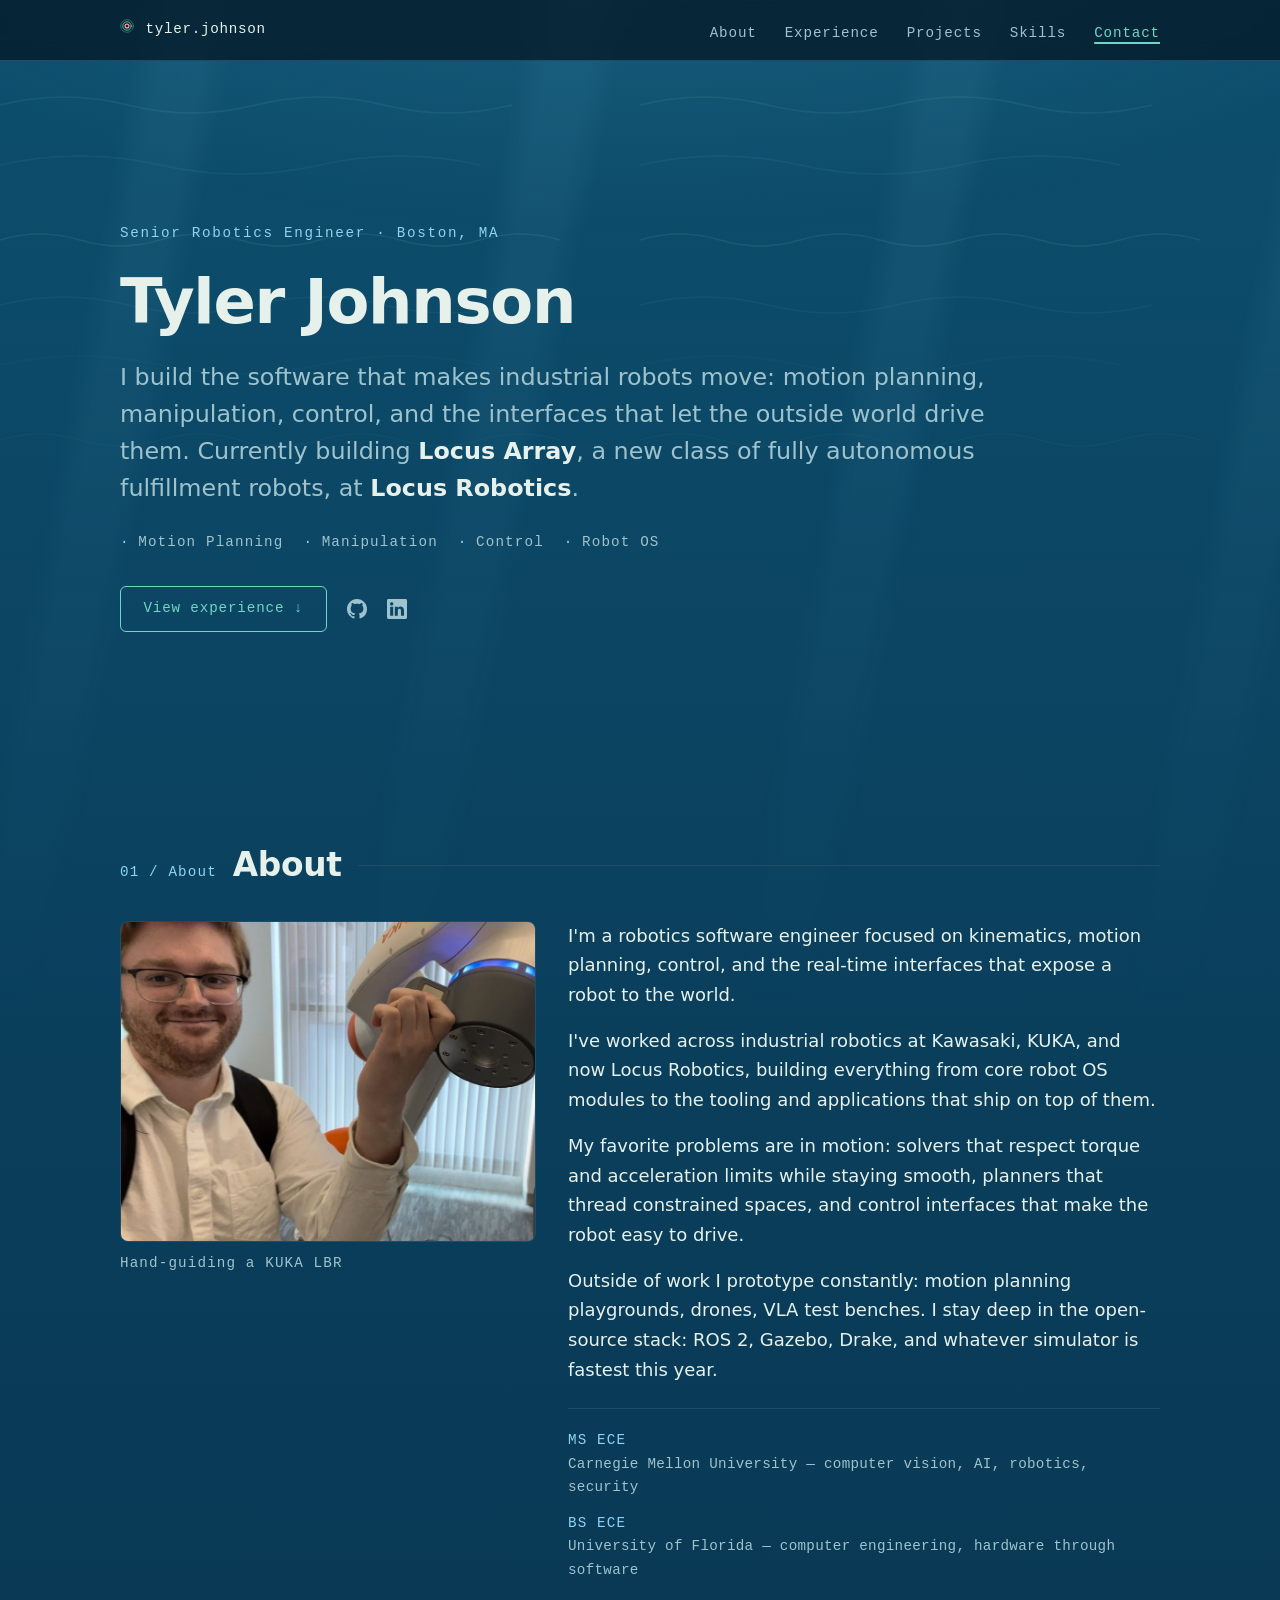
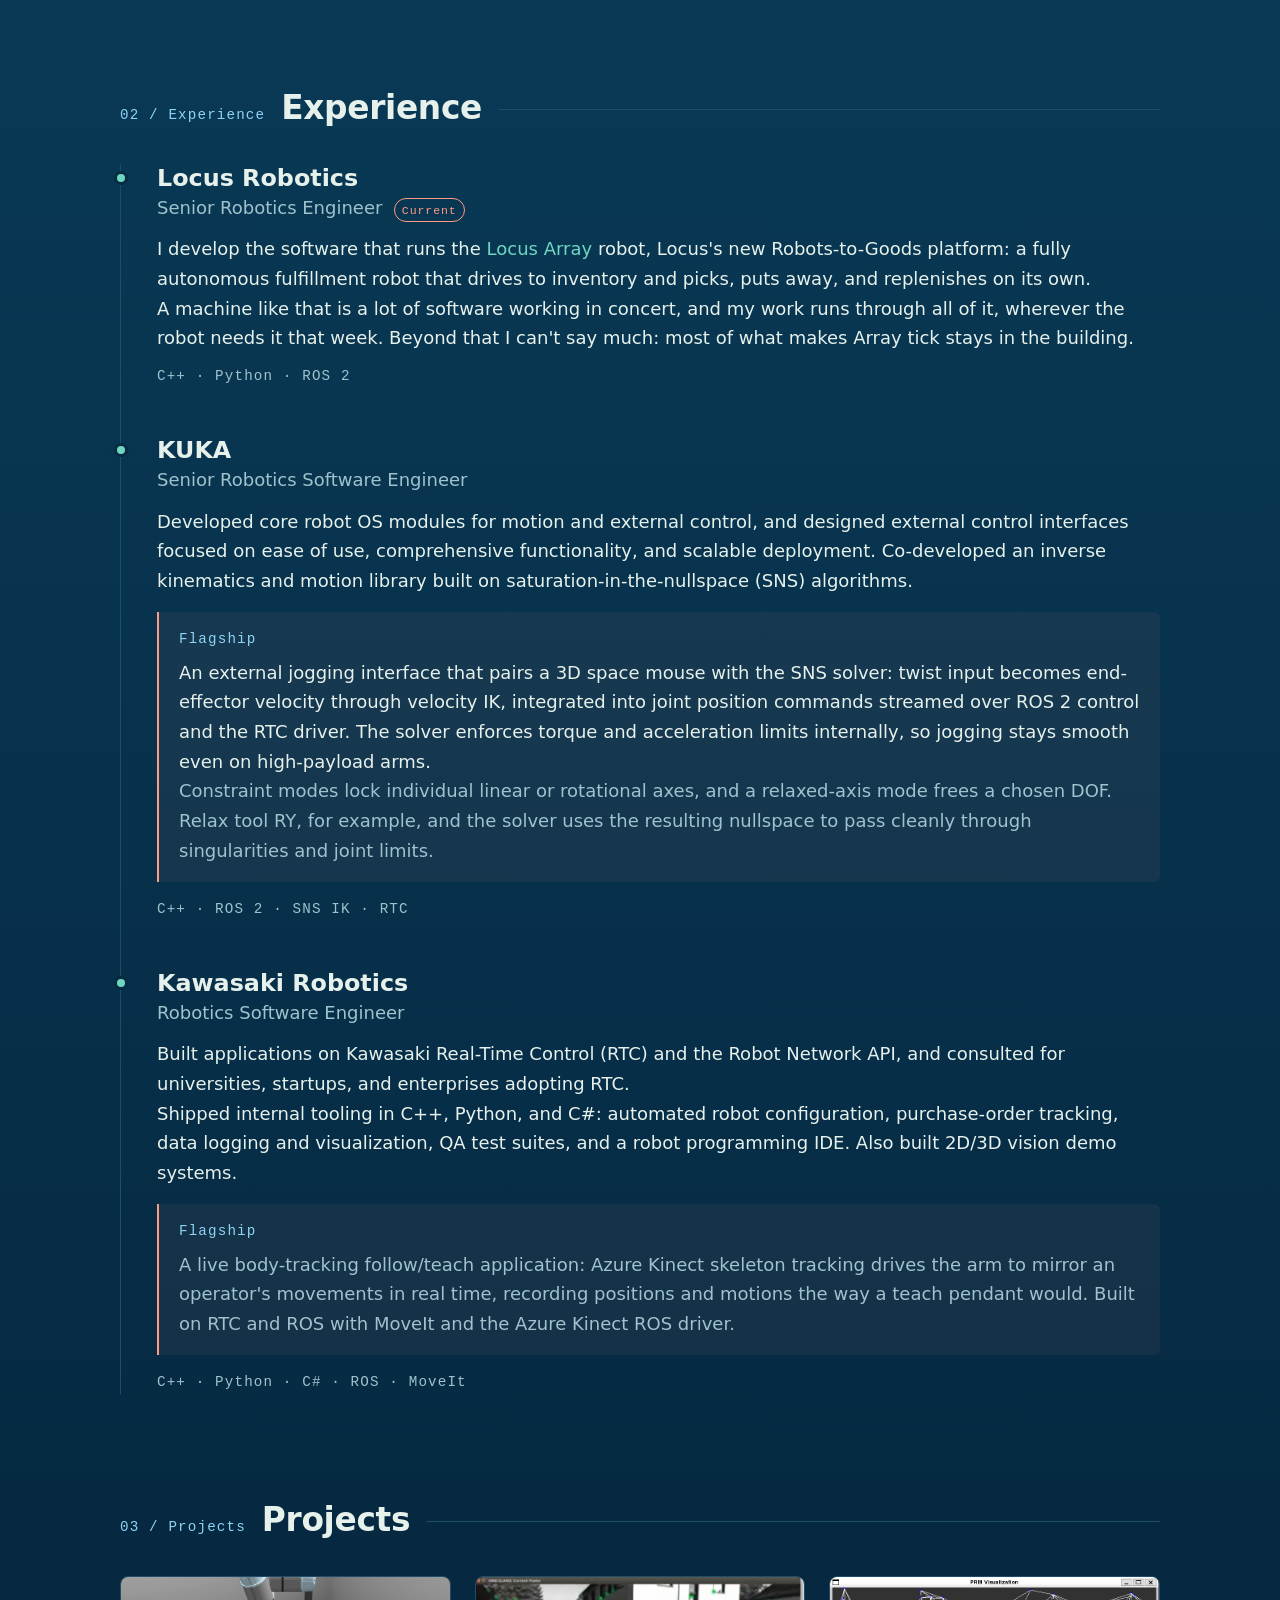
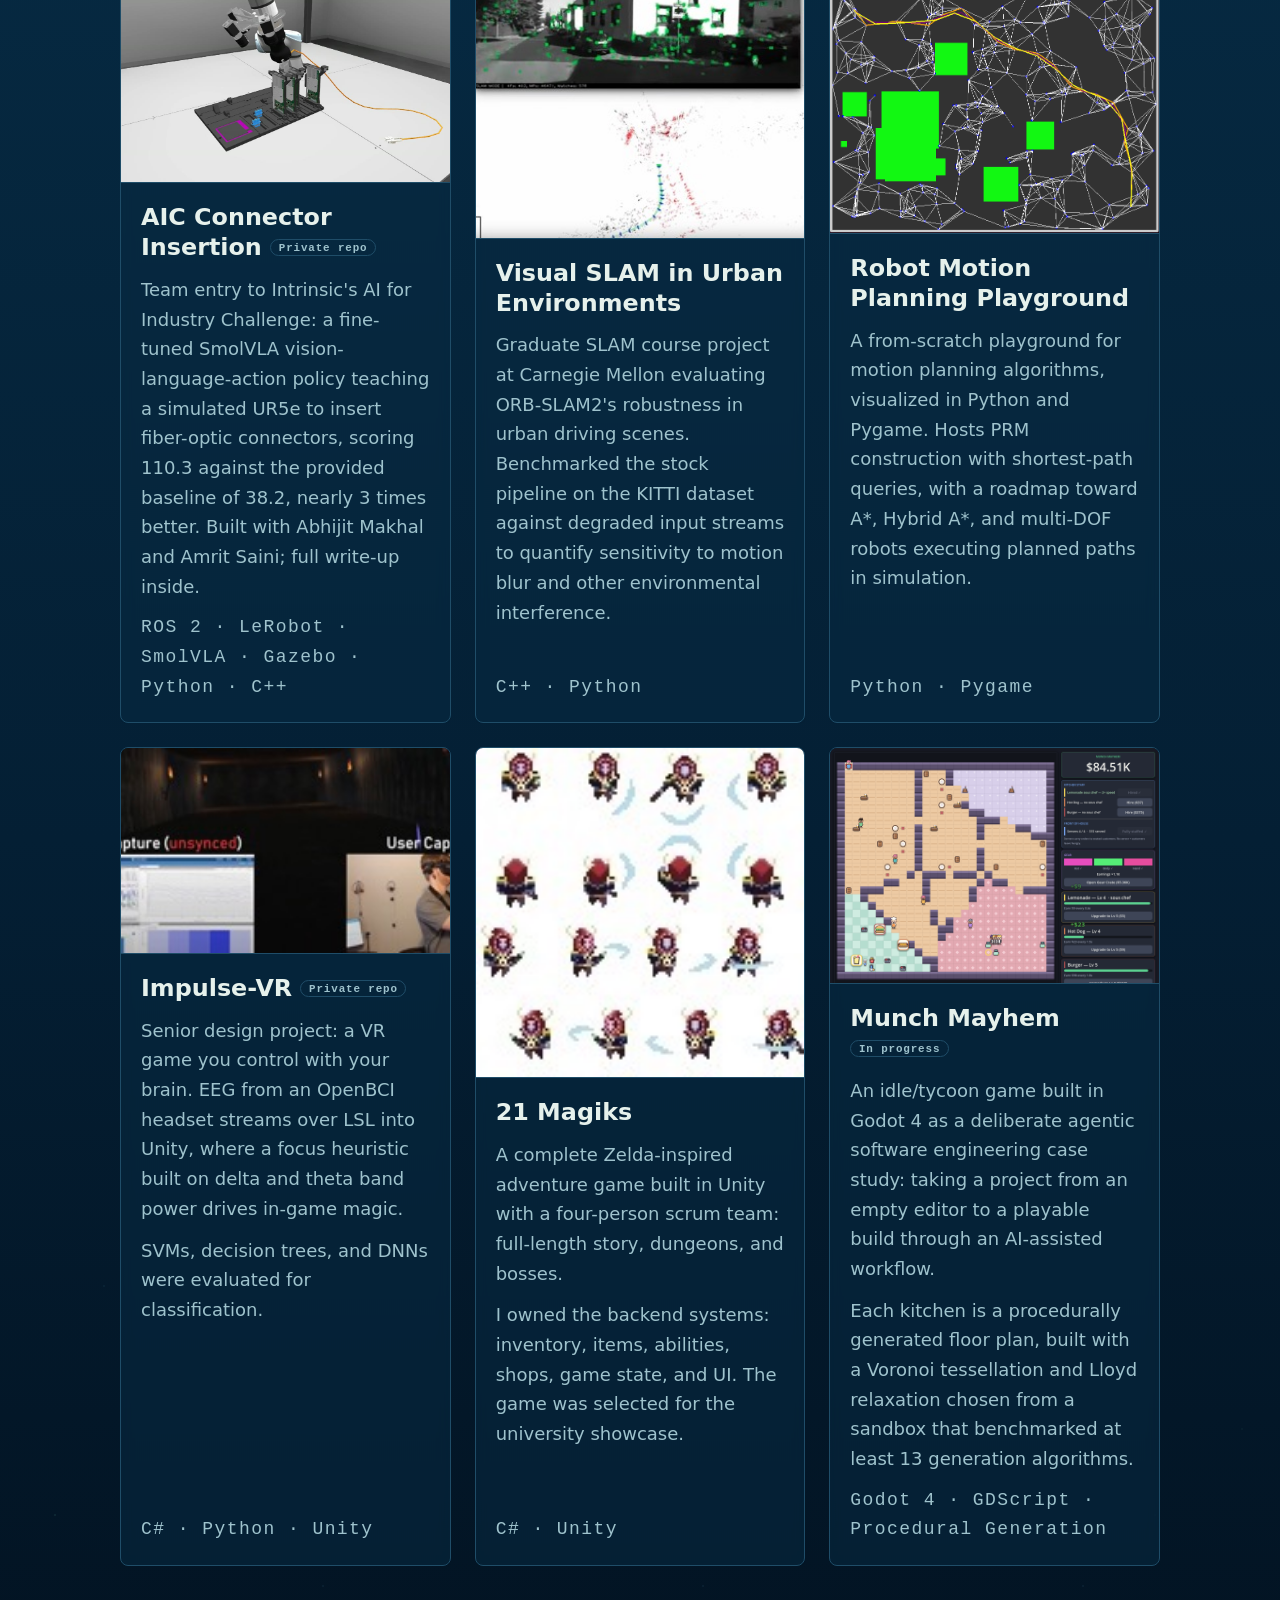
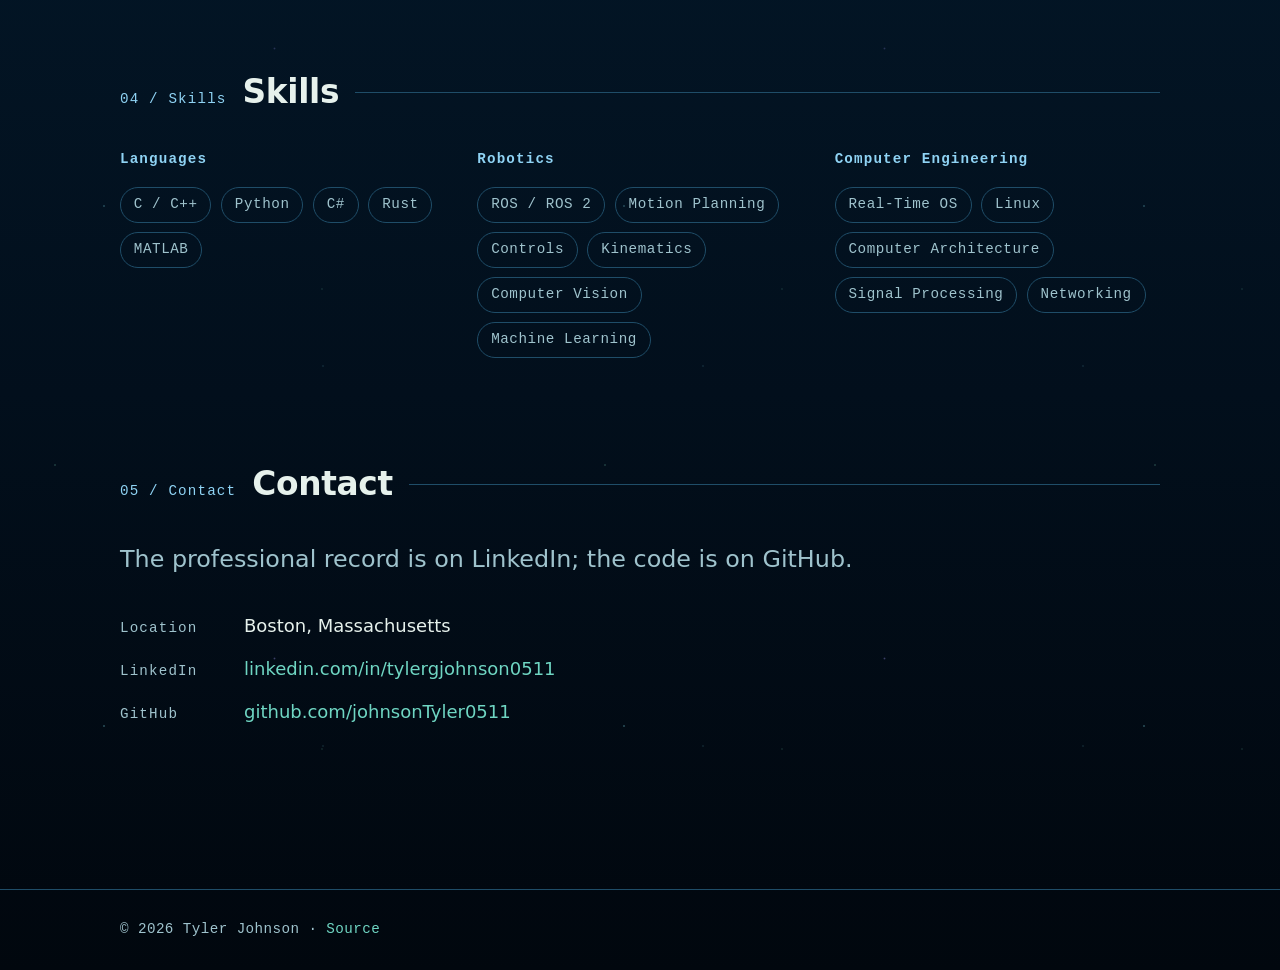
==== index.html @ cebc69e0 "home: add a Computer Engineering skills group Real-Time OS, Linux, Computer Architecture, Signal Pro" ====
<!DOCTYPE html>
<html lang="en">

<head>
  <meta charset="utf-8">
  <meta name="viewport" content="width=device-width, initial-scale=1">

  <title>Tyler Johnson — Senior Robotics Engineer</title>
  <meta name="description"
    content="Tyler Johnson is a senior robotics engineer in Boston specializing in motion planning, manipulation, and control — currently building Locus Array, fully autonomous fulfillment robots, at Locus Robotics.">
  <link rel="canonical" href="https://johnsontyler0511.github.io/">
  <meta name="theme-color" content="#0d4f6e">

  <meta property="og:title" content="Tyler Johnson — Senior Robotics Engineer">
  <meta property="og:description"
    content="Motion planning, manipulation, and control software for industrial robots. Currently building Locus Array at Locus Robotics.">
  <meta property="og:type" content="website">
  <meta property="og:url" content="https://johnsontyler0511.github.io/">
  <meta property="og:image" content="https://johnsontyler0511.github.io/images/og-image.jpg">
  <meta property="og:image:width" content="1200">
  <meta property="og:image:height" content="630">
  <meta name="twitter:card" content="summary_large_image">
  <meta name="twitter:title" content="Tyler Johnson — Senior Robotics Engineer">
  <meta name="twitter:description"
    content="Motion planning, manipulation, and control software for industrial robots.">
  <meta name="twitter:image" content="https://johnsontyler0511.github.io/images/og-image.jpg">

  <link rel="icon" href="/favicon.ico" sizes="32x32">
  <link rel="icon" href="/images/favicon.svg" type="image/svg+xml">
  <link rel="apple-touch-icon" href="/apple-touch-icon.png">

  <link rel="stylesheet" href="css/main.css">
  <script src="js/main.js" defer></script>

  <script type="application/ld+json">
  {
    "@context": "https://schema.org",
    "@type": "Person",
    "name": "Tyler Johnson",
    "jobTitle": "Senior Robotics Engineer",
    "worksFor": { "@type": "Organization", "name": "Locus Robotics" },
    "address": { "@type": "PostalAddress", "addressLocality": "Boston", "addressRegion": "MA" },
    "alumniOf": [
      { "@type": "CollegeOrUniversity", "name": "Carnegie Mellon University" },
      { "@type": "CollegeOrUniversity", "name": "University of Florida" }
    ],
    "url": "https://johnsontyler0511.github.io/",
    "sameAs": [
      "https://www.linkedin.com/in/tylergjohnson0511",
      "https://github.com/johnsonTyler0511"
    ]
  }
  </script>
</head>

<body>
  <a class="skip-link" href="#main">Skip to content</a>

  <header class="site-header">
    <nav class="container" aria-label="Primary">
      <a class="brand" href="#top"><span class="brand-mark"><svg viewBox="0 0 16 16" width="14" height="14"
            fill="none" stroke-linecap="round" aria-hidden="true">
            <circle cx="8" cy="8" r="2.2" stroke="currentColor" stroke-width="1.4" />
            <circle cx="8" cy="8" r="4.8" stroke="#6fd6c3" stroke-width="1.1" opacity="0.8" />
            <circle cx="8" cy="8" r="7.2" stroke="#6fd6c3" stroke-width="1" opacity="0.45" />
          </svg></span> tyler.johnson</a>
      <ul class="nav-links">
        <li><a href="#about">About</a></li>
        <li><a href="#experience">Experience</a></li>
        <li><a href="#projects">Projects</a></li>
        <li><a href="#skills">Skills</a></li>
        <li><a href="#contact">Contact</a></li>
      </ul>
    </nav>
  </header>

  <main id="main">

    <!-- ============================== Hero ============================== -->
    <section class="hero container" id="top">
      <p class="mono eyebrow">Senior Robotics Engineer · Boston, MA</p>
      <h1>Tyler Johnson</h1>
      <p class="hero-tagline">
        I build the software that makes industrial robots move: motion planning, manipulation,
        control, and the interfaces that let the outside world drive them. Currently building
        <strong>Locus Array</strong>, a new class of fully autonomous fulfillment robots, at
        <strong>Locus Robotics</strong>.
      </p>
      <ul class="hero-chips mono" aria-label="Focus areas">
        <li>Motion Planning</li>
        <li>Manipulation</li>
        <li>Control</li>
        <li>Robot OS</li>
      </ul>
      <div class="hero-actions">
        <a class="btn" href="#experience">View experience <span aria-hidden="true">&darr;</span></a>
        <a class="icon-link" href="https://github.com/johnsonTyler0511" target="_blank" rel="noopener">
          <svg viewBox="0 0 16 16" width="20" height="20" fill="currentColor" aria-hidden="true">
            <path d="M8 0C3.58 0 0 3.58 0 8c0 3.54 2.29 6.53 5.47 7.59.4.07.55-.17.55-.38 0-.19-.01-.82-.01-1.49-2.01.37-2.53-.49-2.69-.94-.09-.23-.48-.94-.82-1.13-.28-.15-.68-.52-.01-.53.63-.01 1.08.58 1.23.82.72 1.21 1.87.87 2.33.66.07-.52.28-.87.51-1.07-1.78-.2-3.64-.89-3.64-3.95 0-.87.31-1.59.82-2.15-.08-.2-.36-1.02.08-2.12 0 0 .67-.21 2.2.82.64-.18 1.32-.27 2-.27s1.36.09 2 .27c1.53-1.04 2.2-.82 2.2-.82.44 1.1.16 1.92.08 2.12.51.56.82 1.27.82 2.15 0 3.07-1.87 3.75-3.65 3.95.29.25.54.73.54 1.48 0 1.07-.01 1.93-.01 2.2 0 .21.15.46.55.38A8.01 8.01 0 0 0 16 8c0-4.42-3.58-8-8-8z"/>
          </svg>
          <span class="visually-hidden">GitHub</span>
        </a>
        <a class="icon-link" href="https://www.linkedin.com/in/tylergjohnson0511" target="_blank" rel="noopener">
          <svg viewBox="0 0 16 16" width="20" height="20" fill="currentColor" aria-hidden="true">
            <path d="M0 1.146C0 .513.526 0 1.175 0h13.65C15.474 0 16 .513 16 1.146v13.708c0 .633-.526 1.146-1.175 1.146H1.175C.526 16 0 15.487 0 14.854V1.146zm4.943 12.248V6.169H2.542v7.225h2.401zm-1.2-8.212c.837 0 1.358-.554 1.358-1.248-.015-.709-.52-1.248-1.342-1.248-.822 0-1.359.54-1.359 1.248 0 .694.521 1.248 1.327 1.248h.016zm4.908 8.212V9.359c0-.216.016-.432.08-.586.173-.431.568-.878 1.232-.878.869 0 1.216.662 1.216 1.634v3.865h2.401V9.25c0-2.22-1.184-3.252-2.764-3.252-1.274 0-1.845.7-2.165 1.193v.025h-.016a5.54 5.54 0 0 1 .016-.025V6.169h-2.4c.03.678 0 7.225 0 7.225h2.4z"/>
          </svg>
          <span class="visually-hidden">LinkedIn</span>
        </a>
      </div>
    </section>

    <!-- ============================== About ============================== -->
    <section class="container" id="about" data-reveal>
      <div class="section-head">
        <span class="mono section-num">01 / About</span>
        <h2>About</h2>
        <span class="rule" aria-hidden="true"></span>
      </div>
      <div class="about-grid">
        <figure data-reveal>
          <img src="images/handguide.jpeg" alt="Tyler hand-guiding a KUKA LBR collaborative robot arm"
            width="900" height="695" loading="lazy" decoding="async">
          <figcaption class="mono">Hand-guiding a KUKA LBR</figcaption>
        </figure>
        <div class="about-text" data-reveal>
          <p>
            I'm a robotics software engineer focused on kinematics, motion planning, control, and the
            real-time interfaces that expose a robot to the world.
          </p>
          <p>
            I've worked across industrial robotics at Kawasaki, KUKA, and now Locus Robotics, building
            everything from core robot OS modules to the tooling and applications that ship on top of them.
          </p>
          <p>
            My favorite problems are in motion: solvers that respect torque and acceleration limits
            while staying smooth, planners that thread constrained spaces, and control interfaces that
            make the robot easy to drive.
          </p>
          <p>
            Outside of work I prototype constantly: motion planning playgrounds, drones, VLA test
            benches. I stay deep in the open-source stack: ROS 2, Gazebo, Drake, and whatever
            simulator is fastest this year.
          </p>
          <dl class="edu mono">
            <div>
              <dt>MS ECE</dt>
              <dd>Carnegie Mellon University — computer vision, AI, robotics, security</dd>
            </div>
            <div>
              <dt>BS ECE</dt>
              <dd>University of Florida — computer engineering, hardware through software</dd>
            </div>
          </dl>
        </div>
      </div>
    </section>

    <!-- ============================== Experience ============================== -->
    <section class="container" id="experience" data-reveal>
      <div class="section-head">
        <span class="mono section-num">02 / Experience</span>
        <h2>Experience</h2>
        <span class="rule" aria-hidden="true"></span>
      </div>
      <ol class="timeline">

        <li data-reveal>
          <article>
            <header class="entry-head">
              <h3>Locus Robotics</h3>
              <p class="role">Senior Robotics Engineer <span class="badge mono">Current</span></p>
            </header>
            <p>
              I develop the software that runs the <a href="https://locusrobotics.com/array"
                target="_blank" rel="noopener">Locus Array</a> robot, Locus's new Robots-to-Goods
              platform: a fully autonomous fulfillment robot that drives to inventory and picks, puts
              away, and replenishes on its own.
            </p>
            <p>
              A machine like that is a lot of software working in concert, and my work runs through
              all of it, wherever the robot needs it that week. Beyond that I can't say much: most of
              what makes Array tick stays in the building.
            </p>
            <p class="mono tech-tags">C++ &middot; Python &middot; ROS 2</p>
          </article>
        </li>

        <li data-reveal>
          <article>
            <header class="entry-head">
              <h3>KUKA</h3>
              <p class="role">Senior Robotics Software Engineer</p>
            </header>
            <p>
              Developed core robot OS modules for motion and external control, and designed external
              control interfaces focused on ease of use, comprehensive functionality, and scalable
              deployment. Co-developed an inverse kinematics and motion library built on
              saturation-in-the-nullspace (SNS) algorithms.
            </p>
            <div class="highlight">
              <p class="mono highlight-label">Flagship</p>
              <p>
                An external jogging interface that pairs a 3D space mouse with the SNS solver: twist input
                becomes end-effector velocity through velocity IK, integrated into joint position commands
                streamed over ROS 2 control and the RTC driver. The solver enforces torque and acceleration
                limits internally, so jogging stays smooth even on high-payload arms.
              </p>
              <p>
                Constraint modes lock individual linear or rotational axes, and a relaxed-axis mode frees
                a chosen DOF. Relax tool RY, for example, and the solver uses the resulting nullspace to
                pass cleanly through singularities and joint limits.
              </p>
            </div>
            <p class="mono tech-tags">C++ &middot; ROS 2 &middot; SNS IK &middot; RTC</p>
          </article>
        </li>

        <li data-reveal>
          <article>
            <header class="entry-head">
              <h3>Kawasaki Robotics</h3>
              <p class="role">Robotics Software Engineer</p>
            </header>
            <p>
              Built applications on Kawasaki Real-Time Control (RTC) and the Robot Network API, and
              consulted for universities, startups, and enterprises adopting RTC.
            </p>
            <p>
              Shipped internal tooling in C++, Python, and C#: automated robot configuration,
              purchase-order tracking, data logging and visualization, QA test suites, and a robot
              programming IDE. Also built 2D/3D vision demo systems.
            </p>
            <div class="highlight">
              <p class="mono highlight-label">Flagship</p>
              <p>
                A live body-tracking follow/teach application: Azure Kinect skeleton tracking drives the arm
                to mirror an operator's movements in real time, recording positions and motions the way a
                teach pendant would. Built on RTC and ROS with MoveIt and the Azure Kinect ROS driver.
              </p>
            </div>
            <p class="mono tech-tags">C++ &middot; Python &middot; C# &middot; ROS &middot; MoveIt</p>
          </article>
        </li>

      </ol>
    </section>

    <!-- ============================== Projects ============================== -->
    <section class="container" id="projects" data-reveal>
      <div class="section-head">
        <span class="mono section-num">03 / Projects</span>
        <h2>Projects</h2>
        <span class="rule" aria-hidden="true"></span>
      </div>
      <ul class="project-grid">

        <li class="card" data-reveal>
          <div class="card-media">
            <img src="images/aic-insertion.jpg"
              alt="Simulated UR5e arm inserting a fiber-optic connector into a card in the rack, orange cable trailing across the workcell"
              width="1000" height="625" loading="lazy" decoding="async">
          </div>
          <div class="card-body">
            <h3><a href="aic.html">AIC Connector Insertion</a> <span class="mono card-note">Private repo</span></h3>
            <p>
              Team entry to Intrinsic's AI for Industry Challenge: a fine-tuned SmolVLA
              vision-language-action policy teaching a simulated UR5e to insert fiber-optic
              connectors, scoring 110.3 against the provided baseline of 38.2, nearly 3 times
              better. Built with Abhijit Makhal and Amrit Saini; full write-up inside.
            </p>
            <p class="mono tech-tags">ROS 2 &middot; LeRobot &middot; SmolVLA &middot; Gazebo &middot; Python &middot; C++</p>
          </div>
        </li>

        <li class="card" data-reveal>
          <div class="card-media">
            <img src="images/OrbSlam.jpeg" alt="ORB-SLAM2 feature tracking on a KITTI urban driving scene"
              width="320" height="254" loading="lazy" decoding="async">
          </div>
          <div class="card-body">
            <h3><a href="https://github.com/johnsonTyler0511/Visual-Slam-in-Urban-Environments"
                target="_blank" rel="noopener">Visual SLAM in Urban Environments</a></h3>
            <p>
              Graduate SLAM course project at Carnegie Mellon evaluating ORB-SLAM2's robustness in urban
              driving scenes. Benchmarked the stock pipeline on the KITTI dataset against degraded input
              streams to quantify sensitivity to motion blur and other environmental interference.
            </p>
            <p class="mono tech-tags">C++ &middot; Python</p>
          </div>
        </li>

        <li class="card" data-reveal>
          <div class="card-media">
            <img src="images/PRM_with_shortest_path.PNG"
              alt="Probabilistic roadmap with shortest path highlighted through a 2D obstacle field"
              width="813" height="634" loading="lazy" decoding="async">
          </div>
          <div class="card-body">
            <h3><a href="https://github.com/johnsonTyler0511/robot_motion_planning_playground"
                target="_blank" rel="noopener">Robot Motion Planning Playground</a></h3>
            <p>
              A from-scratch playground for motion planning algorithms, visualized in Python and Pygame.
              Hosts PRM construction with shortest-path queries, with a roadmap toward A*, Hybrid A*, and
              multi-DOF robots executing planned paths in simulation.
            </p>
            <p class="mono tech-tags">Python &middot; Pygame</p>
          </div>
        </li>

        <li class="card" data-reveal>
          <div class="card-media">
            <img src="images/ImpulseVR.jpeg" alt="Impulse-VR gameplay with EEG-driven magic abilities"
              width="320" height="125" loading="lazy" decoding="async">
          </div>
          <div class="card-body">
            <h3>Impulse-VR <span class="mono card-note">Private repo</span></h3>
            <p>
              Senior design project: a VR game you control with your brain. EEG from an OpenBCI headset
              streams over LSL into Unity, where a focus heuristic built on delta and theta band power
              drives in-game magic.
            </p>
            <p>
              SVMs, decision trees, and DNNs were evaluated for classification.
            </p>
            <p class="mono tech-tags">C# &middot; Python &middot; Unity</p>
          </div>
        </li>

        <li class="card" data-reveal>
          <div class="card-media">
            <img src="images/21Magik.jpeg" alt="21 Magiks adventure game artwork"
              width="128" height="128" loading="lazy" decoding="async">
          </div>
          <div class="card-body">
            <h3><a href="https://github.com/johnsonTyler0511/21-Magiks"
                target="_blank" rel="noopener">21 Magiks</a></h3>
            <p>
              A complete Zelda-inspired adventure game built in Unity with a four-person scrum team:
              full-length story, dungeons, and bosses.
            </p>
            <p>
              I owned the backend systems: inventory, items, abilities, shops, game state, and UI.
              The game was selected for the university showcase.
            </p>
            <p class="mono tech-tags">C# &middot; Unity</p>
          </div>
        </li>

        <li class="card" data-reveal>
          <div class="card-media">
            <img src="images/munch-mayhem.png"
              alt="Munch Mayhem idle game running in Godot — procedurally generated kitchen with chibi chefs, servers, and customers, three upgradeable stations, and an $84.51K balance"
              width="1400" height="1000" loading="lazy" decoding="async">
          </div>
          <div class="card-body">
            <h3><a href="munch-mayhem.html">Munch Mayhem</a> <span class="mono card-note">In progress</span></h3>
            <p>
              An idle/tycoon game built in Godot 4 as a deliberate agentic software engineering case
              study: taking a project from an empty editor to a playable build through an AI-assisted
              workflow.
            </p>
            <p>
              Each kitchen is a procedurally generated floor plan, built with a Voronoi tessellation
              and Lloyd relaxation chosen from a sandbox that benchmarked at least 13 generation
              algorithms.
            </p>
            <p class="mono tech-tags">Godot 4 &middot; GDScript &middot; Procedural Generation</p>
          </div>
        </li>

      </ul>
    </section>

    <!-- ============================== Skills ============================== -->
    <section class="container" id="skills" data-reveal>
      <div class="section-head">
        <span class="mono section-num">04 / Skills</span>
        <h2>Skills</h2>
        <span class="rule" aria-hidden="true"></span>
      </div>
      <div class="skills-grid">
        <div data-reveal>
          <h3 class="mono">Languages</h3>
          <ul class="chips">
            <li>C / C++</li>
            <li>Python</li>
            <li>C#</li>
            <li>Rust</li>
            <li>MATLAB</li>
          </ul>
        </div>
        <div data-reveal>
          <h3 class="mono">Robotics</h3>
          <ul class="chips">
            <li>ROS / ROS 2</li>
            <li>Motion Planning</li>
            <li>Controls</li>
            <li>Kinematics</li>
            <li>Computer Vision</li>
            <li>Machine Learning</li>
          </ul>
        </div>
        <div data-reveal>
          <h3 class="mono">Computer Engineering</h3>
          <ul class="chips">
            <li>Real-Time OS</li>
            <li>Linux</li>
            <li>Computer Architecture</li>
            <li>Signal Processing</li>
            <li>Networking</li>
          </ul>
        </div>
      </div>
    </section>

    <!-- ============================== Contact ============================== -->
    <section class="container" id="contact" data-reveal>
      <div class="section-head">
        <span class="mono section-num">05 / Contact</span>
        <h2>Contact</h2>
        <span class="rule" aria-hidden="true"></span>
      </div>
      <p class="contact-lede">
        The professional record is on LinkedIn; the code is on GitHub.
      </p>
      <ul class="contact-list">
        <li>
          <span class="mono contact-label">Location</span>
          <span>Boston, Massachusetts</span>
        </li>
        <li>
          <span class="mono contact-label">LinkedIn</span>
          <a href="https://www.linkedin.com/in/tylergjohnson0511" target="_blank"
            rel="noopener">linkedin.com/in/tylergjohnson0511</a>
        </li>
        <li>
          <span class="mono contact-label">GitHub</span>
          <a href="https://github.com/johnsonTyler0511" target="_blank"
            rel="noopener">github.com/johnsonTyler0511</a>
        </li>
      </ul>
    </section>

  </main>

  <footer class="site-footer">
    <div class="container">
      <p class="mono">
        &copy; <span id="year">2026</span> Tyler Johnson &middot;
        <a href="https://github.com/johnsonTyler0511/johnsonTyler0511.github.io" target="_blank"
          rel="noopener">Source</a>
      </p>
    </div>
  </footer>
</body>

</html>
---- css/main.css ----
/* ============================================================
   tyler.johnson — portfolio
   hand-written css, no dependencies. layers:
   1. tokens  2. reset  3. ocean layers  4. utilities
   5. header  6. section heads  7. hero  8. about  9. timeline
   10. projects  11. chips/skills  12. contact  13. footer
   14. reveal animation  15. project detail page  16. media queries

   palette: "ocean descent" — sunlit surface water at the top of
   the page fading to a bioluminescent abyss at the bottom.
   sea-foam text, seafoam / cyan / coral accents.
   ============================================================ */

/* ===== 1. tokens ===== */
:root {
  --bg: #062940;
  /* solid deep-water fallback (media wells, fills) */
  --bg-raised: rgba(9, 43, 66, 0.55);
  /* translucent so the depth gradient shows through cards */
  --border: #1f4d68;
  --text: #e6f1ec;
  /* sea-foam white */
  --text-muted: #9fc3cd;
  --accent: #6fd6c3;
  /* seafoam — links, buttons, focus */
  --accent-2: #8fd3f4;
  /* sunlit-water cyan — labels, eyebrows */
  --pop: #ff9b85;
  /* bright coral — badges, highlights */
  --accent-glow: rgba(111, 214, 195, 0.10);
  --pop-glow: rgba(255, 155, 133, 0.08);

  --font-body: system-ui, -apple-system, "Segoe UI", Roboto, "Helvetica Neue", sans-serif;
  --font-mono: ui-monospace, "JetBrains Mono", "SF Mono", "Cascadia Code", Menlo, Consolas, monospace;

  --container: 70rem;
  --space-section: clamp(4.5rem, 12vh, 8rem);

  --step--1: clamp(0.8rem, 0.77rem + 0.15vw, 0.89rem);
  --step-0: clamp(1rem, 0.96rem + 0.22vw, 1.125rem);
  --step-1: clamp(1.25rem, 1.17rem + 0.4vw, 1.5rem);
  --step-2: clamp(1.6rem, 1.44rem + 0.78vw, 2.05rem);
  --step-3: clamp(2.4rem, 1.9rem + 2.5vw, 4rem);
}

/* ===== 2. reset ===== */
*,
*::before,
*::after {
  box-sizing: border-box;
  margin: 0;
}

html {
  color-scheme: dark;
  /* anchors the abyss particle layer and clips the wave drift overdraw */
  position: relative;
  min-height: 100%;
  overflow-x: clip;
}

@media (prefers-reduced-motion: no-preference) {
  html {
    scroll-behavior: smooth;
  }
}

section[id] {
  scroll-margin-top: 5rem;
}

body {
  /* the descent: % stops span the document, so every page runs
     surface → abyss regardless of its height. html stays
     background-less so this propagates to the canvas and the
     negative-z decorative layers paint above it. */
  background: linear-gradient(to bottom,
      #0d4f6e 0%,
      #0a3f5c 18%,
      #072f49 45%,
      #041f34 70%,
      #020f1c 90%,
      #01070e 100%) #01070e;
  position: relative;
  min-height: 100vh;
  color: var(--text);
  font-family: var(--font-body);
  font-size: var(--step-0);
  line-height: 1.65;
  -webkit-font-smoothing: antialiased;
}

img {
  max-width: 100%;
  height: auto;
  display: block;
}

a {
  color: var(--accent);
  text-decoration: none;
}

a:hover,
a:focus-visible {
  text-decoration: underline;
  text-underline-offset: 0.2em;
}

:focus-visible {
  outline: 2px solid var(--accent);
  outline-offset: 3px;
  border-radius: 2px;
}

ul,
ol {
  padding: 0;
}

/* ===== 3. ocean layers ===== */
/* all layers are document-anchored (absolute, not fixed) so the
   surface scrolls away as you dive. stroke color is baked into the
   wave data uri (css vars can't reach it). */

/* surface waves — drift slowly sideways; the -640px left overdraw
   is one tile width so the translateX loop never shows a gap */
body::before {
  content: "";
  position: absolute;
  top: 0;
  left: -640px;
  right: 0;
  height: min(70vh, 34rem);
  z-index: -2;
  pointer-events: none;
  background-image: url("data:image/svg+xml,%3Csvg xmlns='http://www.w3.org/2000/svg' width='640' height='200' viewBox='0 0 640 200'%3E%3Cg fill='none' stroke='%236fd6c3' stroke-width='1.4'%3E%3Cpath stroke-opacity='.14' d='M0 40q40 -12 80 0t80 0t80 0t80 0t80 0t80 0t80 0'/%3E%3Cpath stroke-opacity='.10' d='M0 105q64 -16 128 0t128 0t128 0t128 0'/%3E%3Cpath stroke-opacity='.07' d='M0 165q80 -18 160 0t160 0t160 0'/%3E%3C/g%3E%3C/svg%3E");
  background-size: 640px 200px;
  -webkit-mask-image: linear-gradient(to bottom, black 30%, transparent 100%);
  mask-image: linear-gradient(to bottom, black 30%, transparent 100%);
  animation: wave-drift 80s linear infinite;
}

/* sunlight — a soft glow at the surface and faint diagonal god-rays
   shafting down into the upper water */
body::after {
  content: "";
  position: absolute;
  top: 0;
  left: 0;
  right: 0;
  height: 120vh;
  z-index: -3;
  pointer-events: none;
  background:
    radial-gradient(110% 55% at 50% -12%, rgba(125, 216, 255, 0.12), transparent 62%),
    repeating-linear-gradient(101deg,
      transparent 0 140px,
      rgba(140, 225, 255, 0.05) 170px 210px,
      transparent 240px 380px);
  -webkit-mask-image: linear-gradient(to bottom, black 25%, transparent 95%);
  mask-image: linear-gradient(to bottom, black 25%, transparent 95%);
  animation: ray-shimmer 14s ease-in-out infinite alternate;
}

/* bioluminescence — tiny drifting motes that only live in the deep;
   bottom-anchored so they sit in the abyss on any page length */
html::after {
  content: "";
  position: absolute;
  left: 0;
  right: 0;
  bottom: 0;
  height: min(160vh, 100%);
  z-index: -2;
  pointer-events: none;
  background-image:
    radial-gradient(2px 2px at 20% 30%, rgba(139, 241, 255, 0.55), transparent 60%),
    radial-gradient(1.5px 1.5px at 70% 65%, rgba(150, 255, 216, 0.40), transparent 60%),
    radial-gradient(2.5px 2.5px at 45% 85%, rgba(172, 160, 255, 0.35), transparent 60%),
    radial-gradient(1.5px 1.5px at 85% 20%, rgba(139, 241, 255, 0.40), transparent 60%),
    radial-gradient(2px 2px at 10% 70%, rgba(150, 255, 216, 0.35), transparent 60%);
  background-size: 520px 520px, 460px 460px, 610px 610px, 380px 380px, 550px 550px;
  -webkit-mask-image: linear-gradient(to bottom, transparent 0%, black 55%);
  mask-image: linear-gradient(to bottom, transparent 0%, black 55%);
  animation: plankton-bob 20s ease-in-out infinite alternate;
}

@keyframes wave-drift {
  to {
    transform: translateX(640px);
  }
}

@keyframes ray-shimmer {
  from {
    opacity: 0.55;
  }

  to {
    opacity: 1;
  }
}

@keyframes plankton-bob {
  from {
    transform: translateY(0);
  }

  to {
    transform: translateY(-14px);
  }
}

/* ===== 4. utilities ===== */
.container {
  max-width: var(--container);
  margin-inline: auto;
  padding-inline: clamp(1.25rem, 4vw, 2.5rem);
}

.mono {
  font-family: var(--font-mono);
  font-size: var(--step--1);
  letter-spacing: 0.08em;
  color: var(--accent-2);
}

.visually-hidden {
  position: absolute;
  width: 1px;
  height: 1px;
  padding: 0;
  overflow: hidden;
  clip: rect(0 0 0 0);
  white-space: nowrap;
  border: 0;
}

.skip-link {
  position: absolute;
  top: -100%;
  left: 1rem;
  z-index: 100;
  padding: 0.5rem 1rem;
  background: var(--accent);
  color: var(--bg);
  font-family: var(--font-mono);
  border-radius: 0 0 6px 6px;
}

.skip-link:focus {
  top: 0;
}

/* ===== 5. header ===== */
.site-header {
  position: sticky;
  top: 0;
  z-index: 50;
  background: rgba(3, 21, 34, 0.72);
  -webkit-backdrop-filter: blur(12px);
  backdrop-filter: blur(12px);
  border-bottom: 1px solid var(--border);
}

.site-header nav {
  display: flex;
  align-items: center;
  justify-content: space-between;
  gap: 1.5rem;
  height: 3.75rem;
}

.brand {
  font-family: var(--font-mono);
  font-size: var(--step--1);
  letter-spacing: 0.05em;
  color: var(--text);
  white-space: nowrap;
}

.brand:hover,
.brand:focus-visible {
  text-decoration: none;
  color: var(--accent);
}

.brand-mark {
  color: var(--pop);
  display: inline-flex;
  align-self: center;
  margin-right: 0.15em;
}

.nav-links {
  display: flex;
  gap: clamp(0.75rem, 2.5vw, 1.75rem);
  list-style: none;
  overflow-x: auto;
  scrollbar-width: none;
}

.nav-links::-webkit-scrollbar {
  display: none;
}

.nav-links a {
  font-family: var(--font-mono);
  font-size: var(--step--1);
  letter-spacing: 0.06em;
  color: var(--text-muted);
  padding-block: 0.35rem;
  white-space: nowrap;
}

.nav-links a:hover,
.nav-links a:focus-visible,
.nav-links a[aria-current] {
  color: var(--accent);
  text-decoration: underline;
  text-decoration-thickness: 2px;
  text-underline-offset: 0.45em;
}

/* ===== 6. section heads ===== */
section {
  padding-block: calc(var(--space-section) / 2);
}

.section-head {
  display: flex;
  align-items: baseline;
  gap: 1rem;
  margin-bottom: clamp(1.75rem, 4vh, 2.75rem);
}

.section-num {
  white-space: nowrap;
}

.section-head h2 {
  font-size: var(--step-2);
  line-height: 1.15;
  letter-spacing: -0.01em;
}

.section-head .rule {
  flex: 1;
  height: 1px;
  background: var(--border);
  align-self: center;
}

/* ===== 7. hero ===== */
.hero {
  min-height: calc(88vh - 3.75rem);
  display: flex;
  flex-direction: column;
  justify-content: center;
  gap: 1.5rem;
  padding-block: var(--space-section);
}

.eyebrow {
  letter-spacing: 0.12em;
}

.hero h1 {
  font-size: var(--step-3);
  line-height: 1.05;
  letter-spacing: -0.02em;
}

.hero-tagline {
  max-width: 38em;
  font-size: var(--step-1);
  line-height: 1.55;
  color: var(--text-muted);
}

.hero-tagline strong {
  color: var(--text);
}

.hero-chips {
  display: flex;
  flex-wrap: wrap;
  gap: 0.5rem 1.25rem;
  list-style: none;
  color: var(--text-muted);
}

.hero-chips li::before {
  content: "·";
  color: var(--accent-2);
  margin-right: 0.6em;
}

.hero-actions {
  display: flex;
  align-items: center;
  gap: 1.25rem;
  margin-top: 0.5rem;
}

.btn {
  display: inline-block;
  padding: 0.65rem 1.4rem;
  border: 1px solid var(--accent);
  border-radius: 6px;
  font-family: var(--font-mono);
  font-size: var(--step--1);
  letter-spacing: 0.06em;
  transition: background-color 0.2s, box-shadow 0.2s;
}

.btn:hover,
.btn:focus-visible {
  text-decoration: none;
  background: var(--accent-glow);
  box-shadow: 0 0 24px var(--accent-glow);
}

.icon-link {
  color: var(--text-muted);
  display: inline-flex;
  transition: color 0.2s;
}

.icon-link:hover,
.icon-link:focus-visible {
  color: var(--accent);
}

/* ===== 8. about ===== */
.about-grid {
  display: grid;
  gap: 2rem;
}

.about-grid figure img {
  border: 1px solid var(--border);
  border-radius: 8px;
}

.about-grid figcaption {
  margin-top: 0.6rem;
  color: var(--text-muted);
}

.about-text p + p {
  margin-top: 1rem;
}

.edu {
  margin-top: 1.5rem;
  border-top: 1px solid var(--border);
  padding-top: 1.25rem;
  display: grid;
  gap: 0.75rem;
  font-family: var(--font-mono);
  font-size: var(--step--1);
  letter-spacing: 0.02em;
  color: var(--text-muted);
}

.edu dt {
  color: var(--accent-2);
  letter-spacing: 0.08em;
}

.edu dd {
  margin: 0;
}

/* ===== 9. experience timeline ===== */
.timeline {
  list-style: none;
  border-left: 1px solid var(--border);
  display: grid;
  gap: 3rem;
}

.timeline > li {
  position: relative;
  padding-left: clamp(1.25rem, 3vw, 2.25rem);
}

.timeline > li::before {
  content: "";
  position: absolute;
  left: -4.5px;
  top: 0.55em;
  width: 8px;
  height: 8px;
  border-radius: 50%;
  background: var(--accent);
  box-shadow: 0 0 10px var(--accent-glow), 0 0 0 3px var(--bg);
}

.entry-head h3 {
  font-size: var(--step-1);
  line-height: 1.2;
}

.entry-head .role {
  color: var(--text-muted);
  margin-bottom: 0.75rem;
}

.badge {
  display: inline-block;
  margin-left: 0.5em;
  padding: 0.1em 0.6em;
  border: 1px solid var(--pop);
  border-radius: 999px;
  font-size: 0.72rem;
  color: var(--pop);
}

.timeline article > p {
  max-width: 62em;
}

.highlight {
  margin-block: 1rem;
  padding: 1rem 1.25rem;
  background: rgba(255, 155, 133, 0.06);
  border-left: 2px solid var(--pop);
  border-radius: 0 6px 6px 0;
  max-width: 62em;
}

.highlight-label {
  margin-bottom: 0.4rem;
}

.highlight p:last-child {
  color: var(--text-muted);
}

.tech-tags {
  margin-top: 0.75rem;
  color: var(--text-muted);
}

/* ===== 10. projects ===== */
.project-grid {
  display: grid;
  grid-template-columns: repeat(auto-fill, minmax(min(100%, 17rem), 1fr));
  gap: 1.5rem;
  list-style: none;
}

.card {
  position: relative;
  display: flex;
  flex-direction: column;
  background: var(--bg-raised);
  -webkit-backdrop-filter: blur(6px);
  backdrop-filter: blur(6px);
  border: 1px solid var(--border);
  border-radius: 8px;
  overflow: hidden;
  transition: transform 0.2s, border-color 0.2s;
}

.card:hover,
.card:focus-within {
  transform: translateY(-3px);
  border-color: var(--accent);
}

.card-media {
  aspect-ratio: 16 / 10;
  background: var(--bg);
  border-bottom: 1px solid var(--border);
}

.card-media img {
  width: 100%;
  height: 100%;
  object-fit: cover;
  filter: saturate(0.9);
}

.card-body {
  padding: 1.25rem;
  display: flex;
  flex-direction: column;
  gap: 0.75rem;
  flex: 1;
}

.card-body h3 {
  font-size: var(--step-1);
  line-height: 1.25;
}

.card-body h3 a {
  color: var(--text);
}

/* stretched link — whole card is clickable */
.card-body h3 a::after {
  content: "";
  position: absolute;
  inset: 0;
}

.card-body h3 a:hover,
.card-body h3 a:focus-visible {
  color: var(--accent);
  text-decoration: none;
}

.card-body p {
  color: var(--text-muted);
  font-size: var(--step-0);
}

.card-note {
  font-size: 0.68rem;
  color: var(--text-muted);
  border: 1px solid var(--border);
  border-radius: 999px;
  padding: 0.15em 0.7em;
  vertical-align: middle;
  white-space: nowrap;
}

.card-body .tech-tags {
  margin-top: auto;
}

/* ===== 11. chips / skills ===== */
.skills-grid {
  display: grid;
  gap: 2rem;
  grid-template-columns: repeat(auto-fit, minmax(min(100%, 18rem), 1fr));
}

.skills-grid h3 {
  margin-bottom: 1rem;
}

.chips {
  display: flex;
  flex-wrap: wrap;
  gap: 0.6rem;
  list-style: none;
}

.chips li {
  font-family: var(--font-mono);
  font-size: var(--step--1);
  letter-spacing: 0.04em;
  color: var(--text-muted);
  border: 1px solid var(--border);
  border-radius: 999px;
  padding: 0.35em 0.9em;
  transition: border-color 0.2s, color 0.2s;
}

.chips li:hover {
  border-color: var(--accent);
  color: var(--text);
}

/* ===== 12. contact ===== */
.contact-lede {
  max-width: 42em;
  font-size: var(--step-1);
  color: var(--text-muted);
  margin-bottom: 2rem;
}

.contact-list {
  list-style: none;
  display: grid;
  gap: 0.85rem;
}

.contact-list li {
  display: flex;
  align-items: baseline;
  gap: 1.25rem;
  flex-wrap: wrap;
}

.contact-label {
  color: var(--text-muted);
  min-width: 6.5rem;
}

/* ===== 13. footer ===== */
.site-footer {
  margin-top: var(--space-section);
  border-top: 1px solid var(--border);
  padding-block: 1.75rem;
}

.site-footer .mono {
  color: var(--text-muted);
  letter-spacing: 0.03em;
}

/* ===== 14. reveal animation (gated on .js so no-js users see everything) ===== */
html.js [data-reveal] {
  opacity: 0;
  transform: translateY(16px);
  transition: opacity 0.5s ease-out, transform 0.5s ease-out;
}

html.js [data-reveal].is-visible {
  opacity: 1;
  transform: none;
}

/* ===== 15. project detail page ===== */
.project-hero {
  padding-block: clamp(3rem, 8vh, 5rem) 0;
  display: grid;
  gap: 1.25rem;
}

.project-hero h1 {
  font-size: var(--step-2);
  line-height: 1.15;
  letter-spacing: -0.01em;
}

.project-lede {
  max-width: 46em;
  font-size: var(--step-1);
  line-height: 1.55;
  color: var(--text-muted);
}

.project-lede strong {
  color: var(--text);
}

.prose {
  max-width: 62em;
  display: grid;
  gap: 1rem;
}

.prose code {
  font-family: var(--font-mono);
  font-size: 0.9em;
  color: var(--accent);
}

.prose ul {
  list-style: disc;
  padding-left: 1.4em;
  display: grid;
  gap: 0.5rem;
}

.prose ul strong {
  color: var(--accent);
}

figure.diagram {
  margin-block: 0.5rem 1rem;
}

figure.diagram img {
  width: 100%;
  border: 1px solid var(--border);
  border-radius: 8px;
  background: var(--bg);
}

figure.diagram video {
  width: 100%;
  border: 1px solid var(--border);
  border-radius: 8px;
  background: var(--bg);
  display: block;
}

figure.diagram figcaption {
  margin-top: 0.6rem;
  color: var(--text-muted);
}

/* ===== 16. media queries ===== */
@media (min-width: 768px) {
  .about-grid {
    /* photo column scales with the viewport: 280px on a tablet, ~40% of the grid on a desktop */
    grid-template-columns: minmax(280px, 40%) 1fr;
    align-items: start;
  }

  .about-grid figure {
    position: sticky;
    top: 5rem;
  }
}

@media (prefers-reduced-motion: reduce) {

  *,
  *::before,
  *::after {
    animation: none !important;
    transition: none !important;
  }

  html.js [data-reveal] {
    opacity: 1;
    transform: none;
  }
}

/* ===== 404 page ===== */
.error-page {
  min-height: 100vh;
  display: grid;
  place-content: center;
  text-align: center;
  gap: 1.25rem;
  padding: 2rem;
}

.error-page h1 {
  font-family: var(--font-mono);
  font-size: var(--step-2);
  color: var(--pop);
  letter-spacing: 0.05em;
}

.error-page p {
  color: var(--text-muted);
}
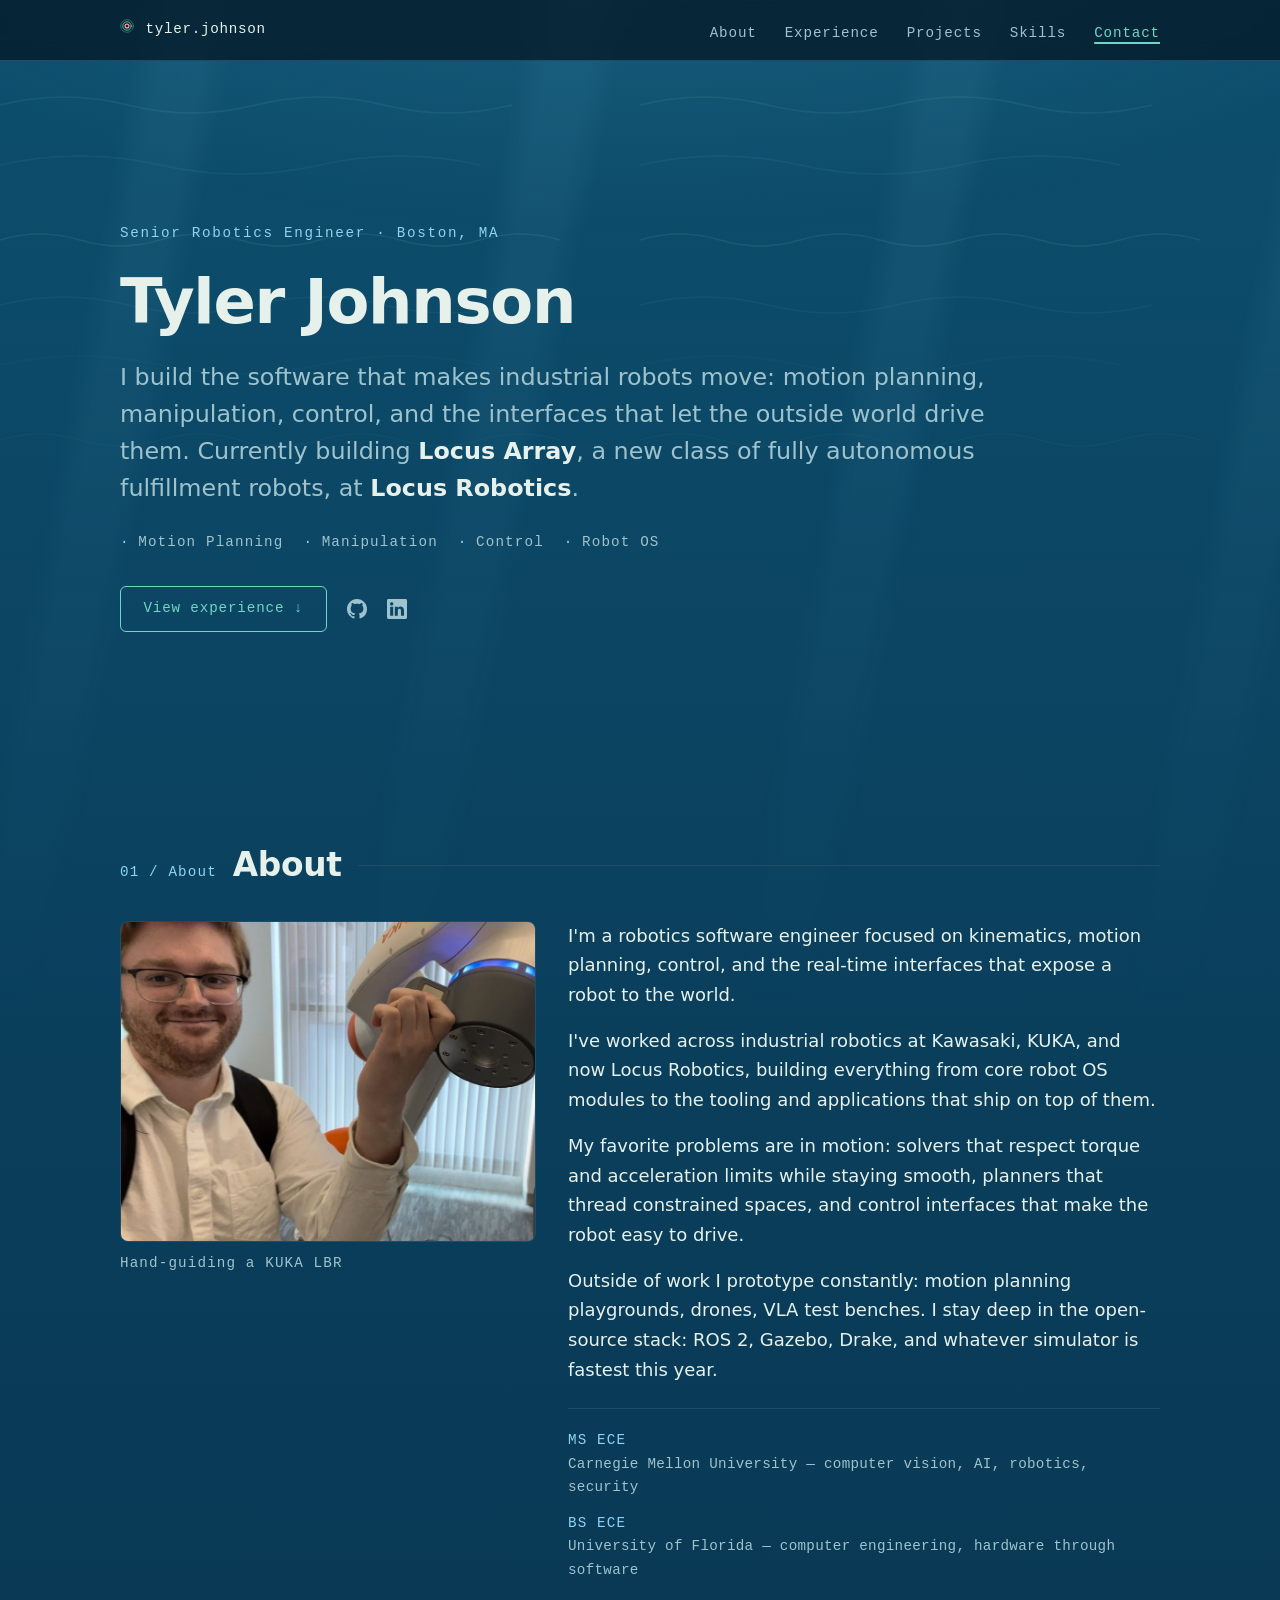
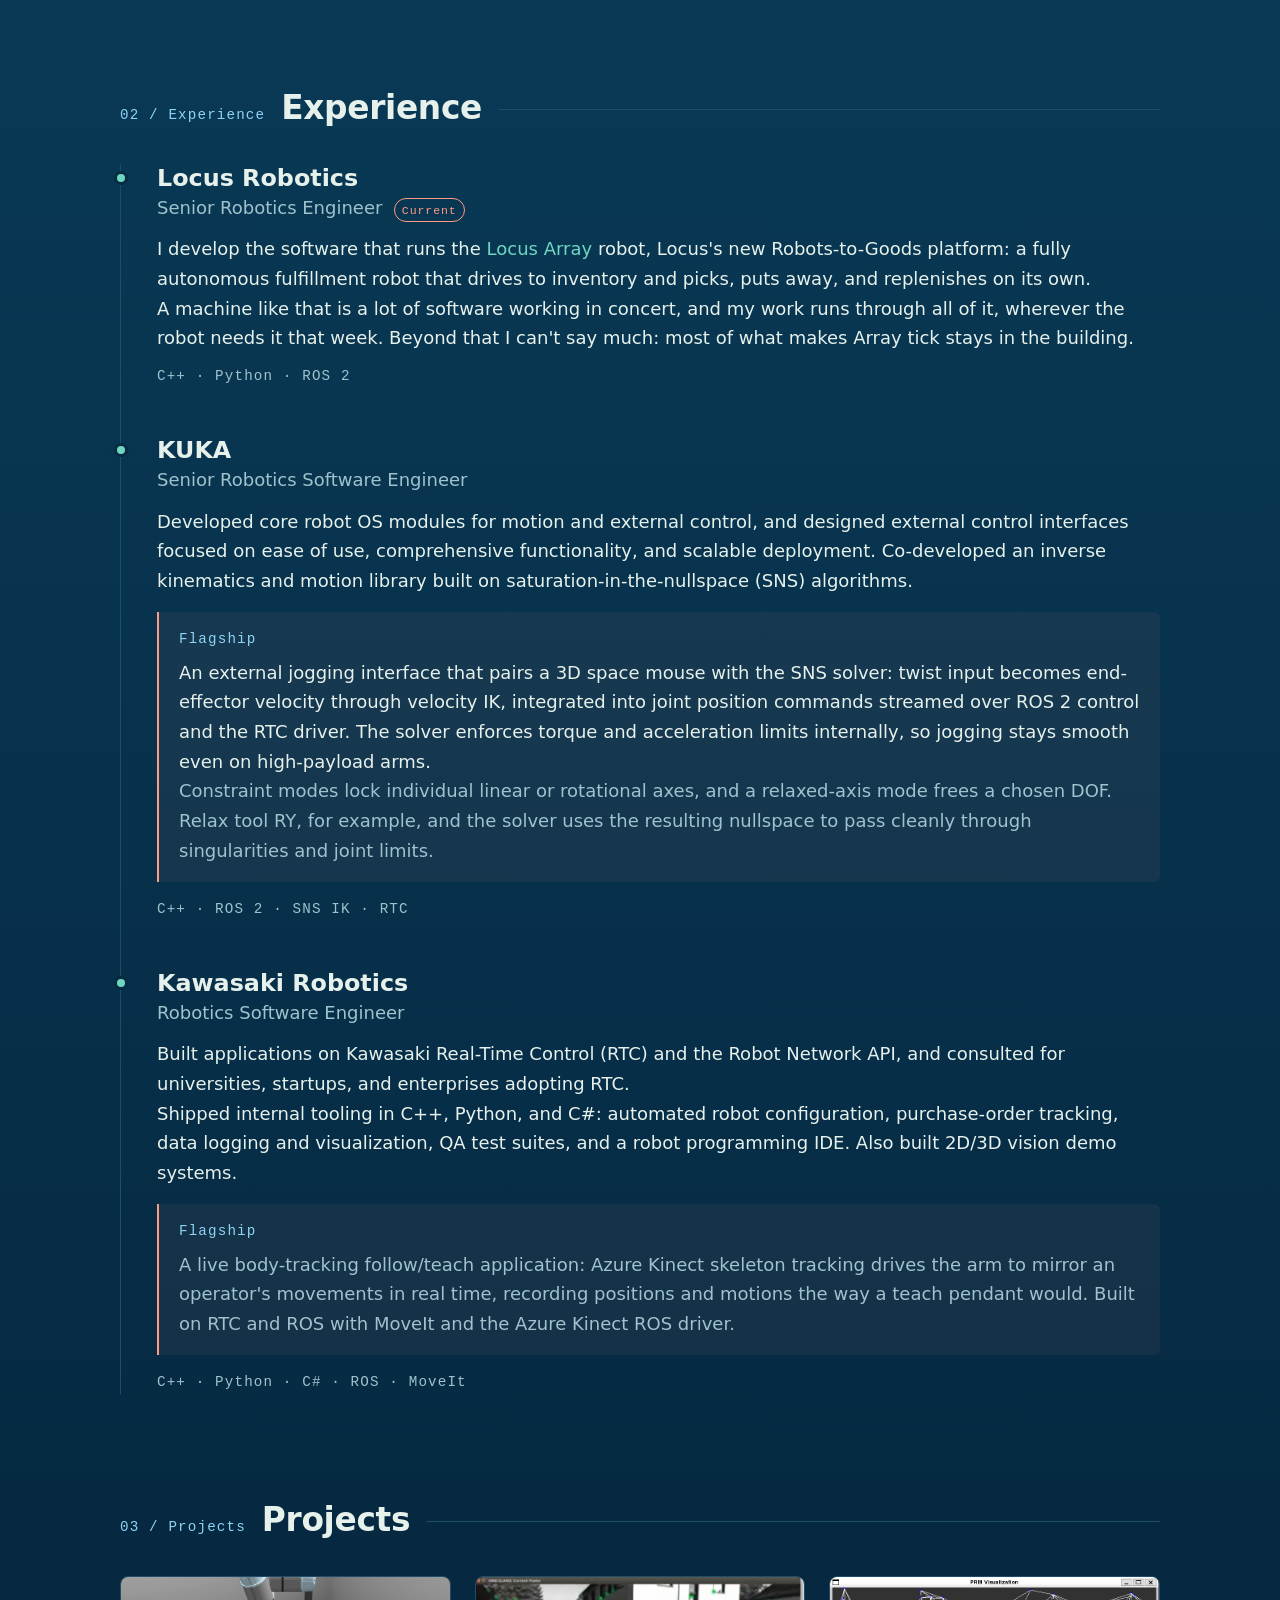
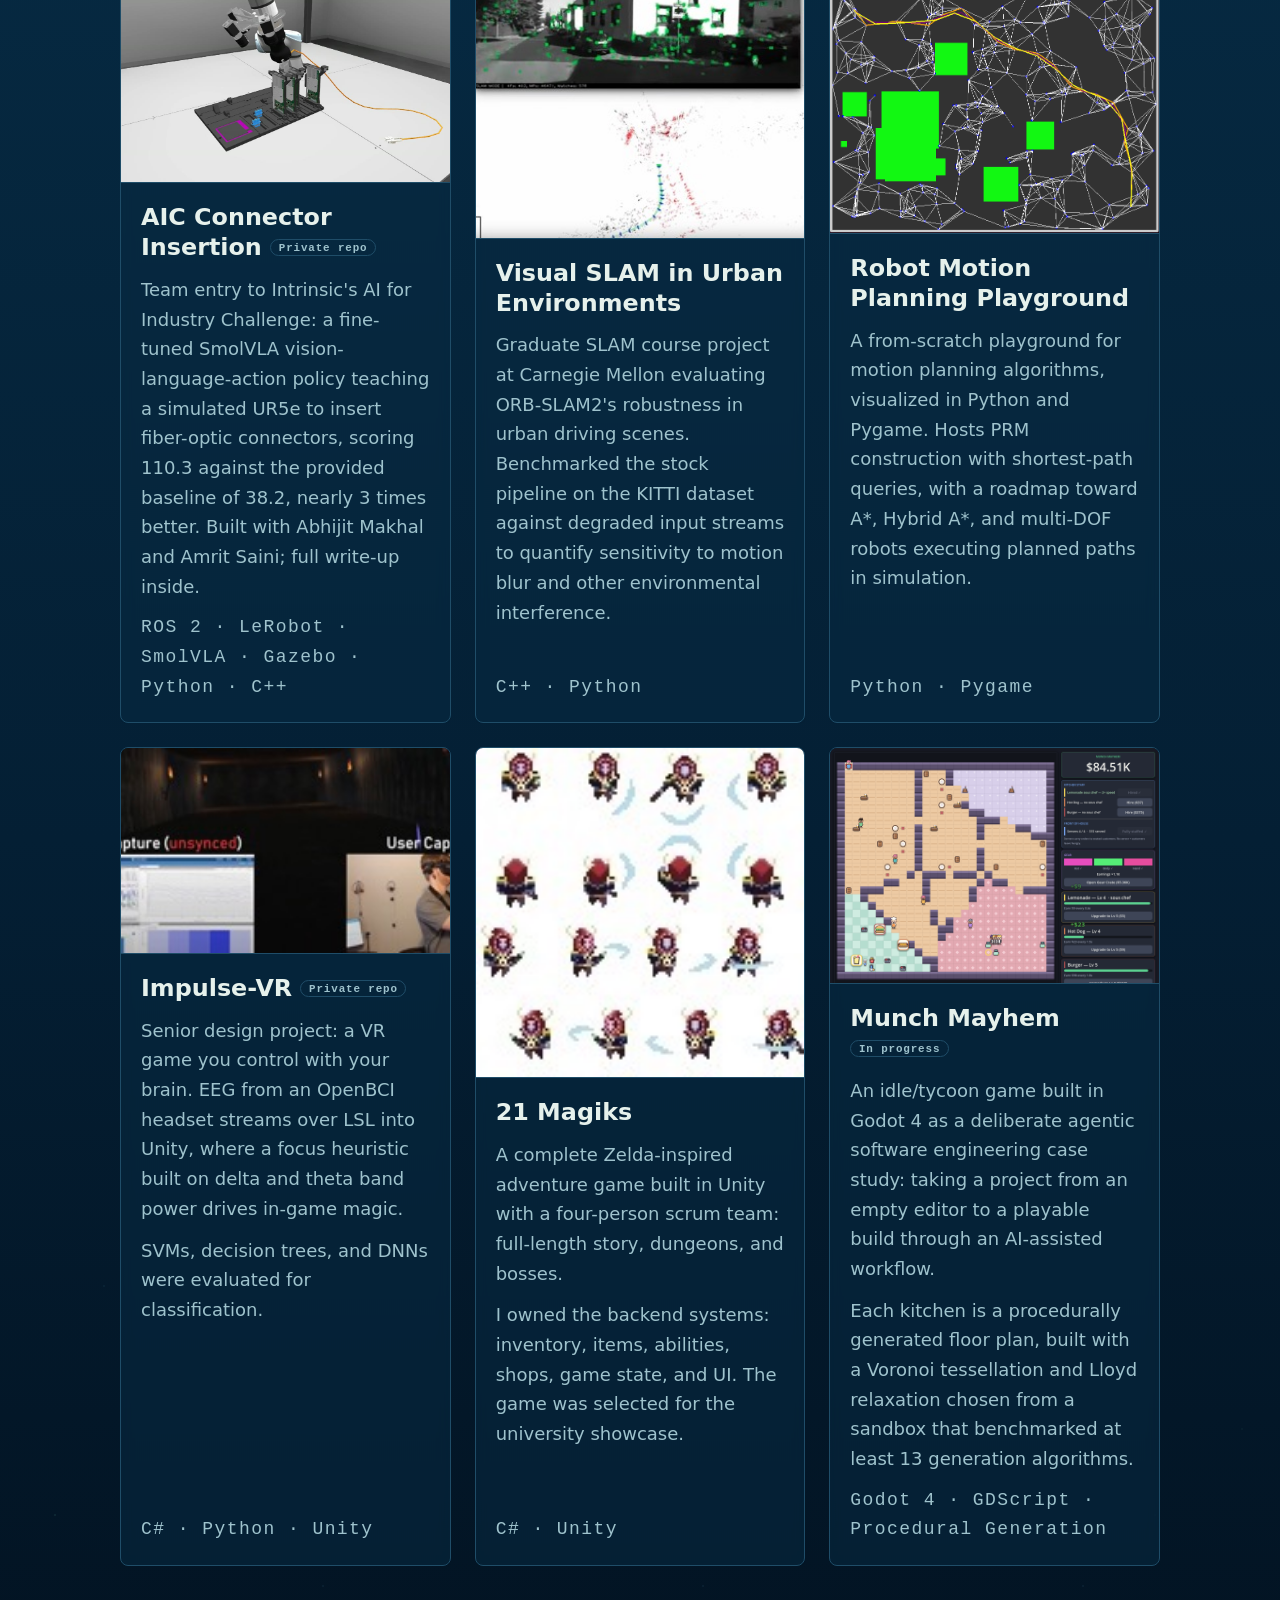
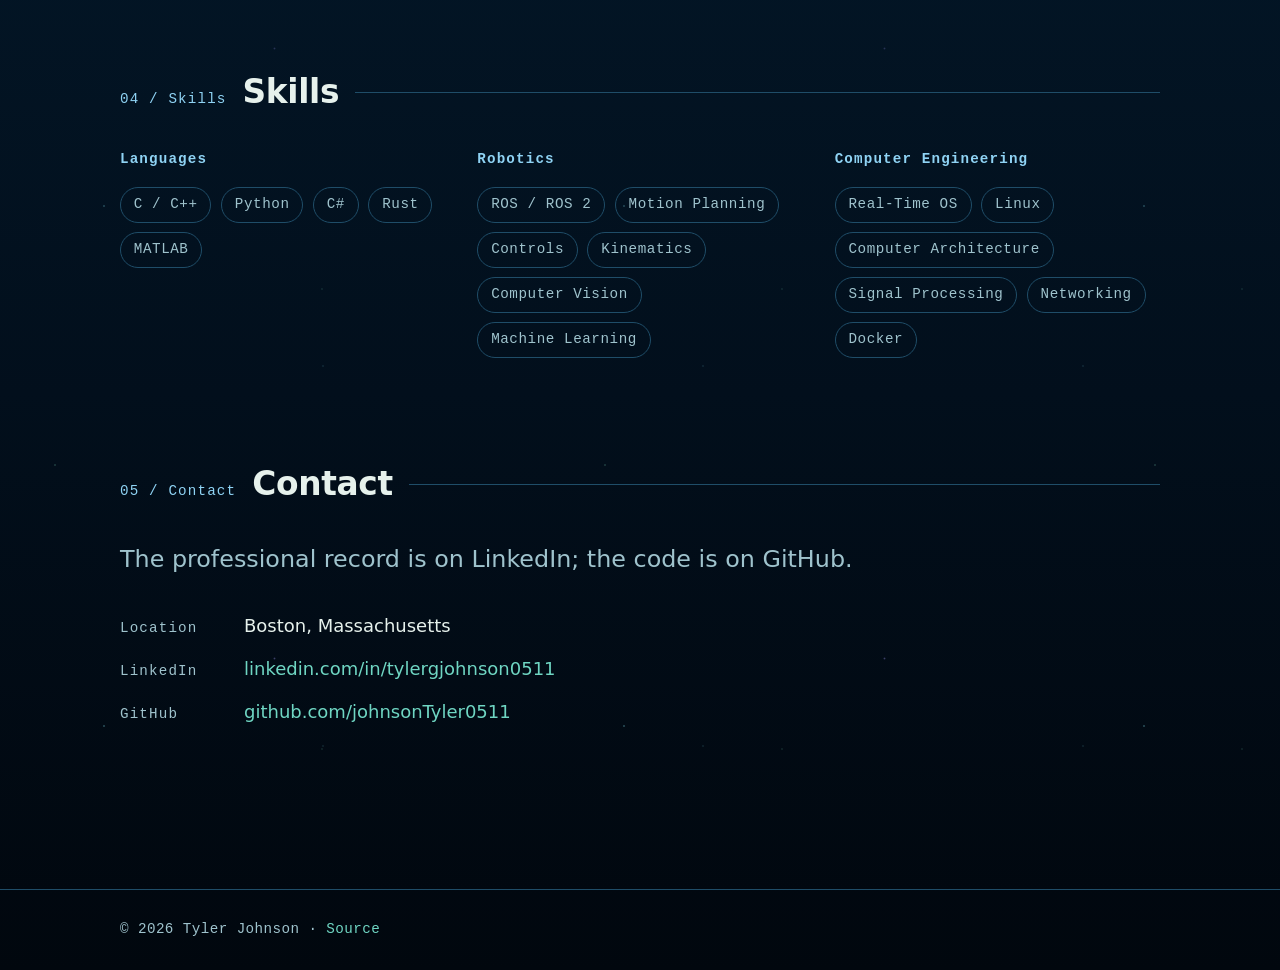
==== commit 4e804463: "home: add Docker to the Computer Engineering skills Co-Authored-By: Claude Fable 5.1 <noreply@anthro" ====
--- a/index.html
+++ b/index.html
@@ -408,6 +408,7 @@
             <li>Computer Architecture</li>
             <li>Signal Processing</li>
             <li>Networking</li>
+            <li>Docker</li>
           </ul>
         </div>
       </div>
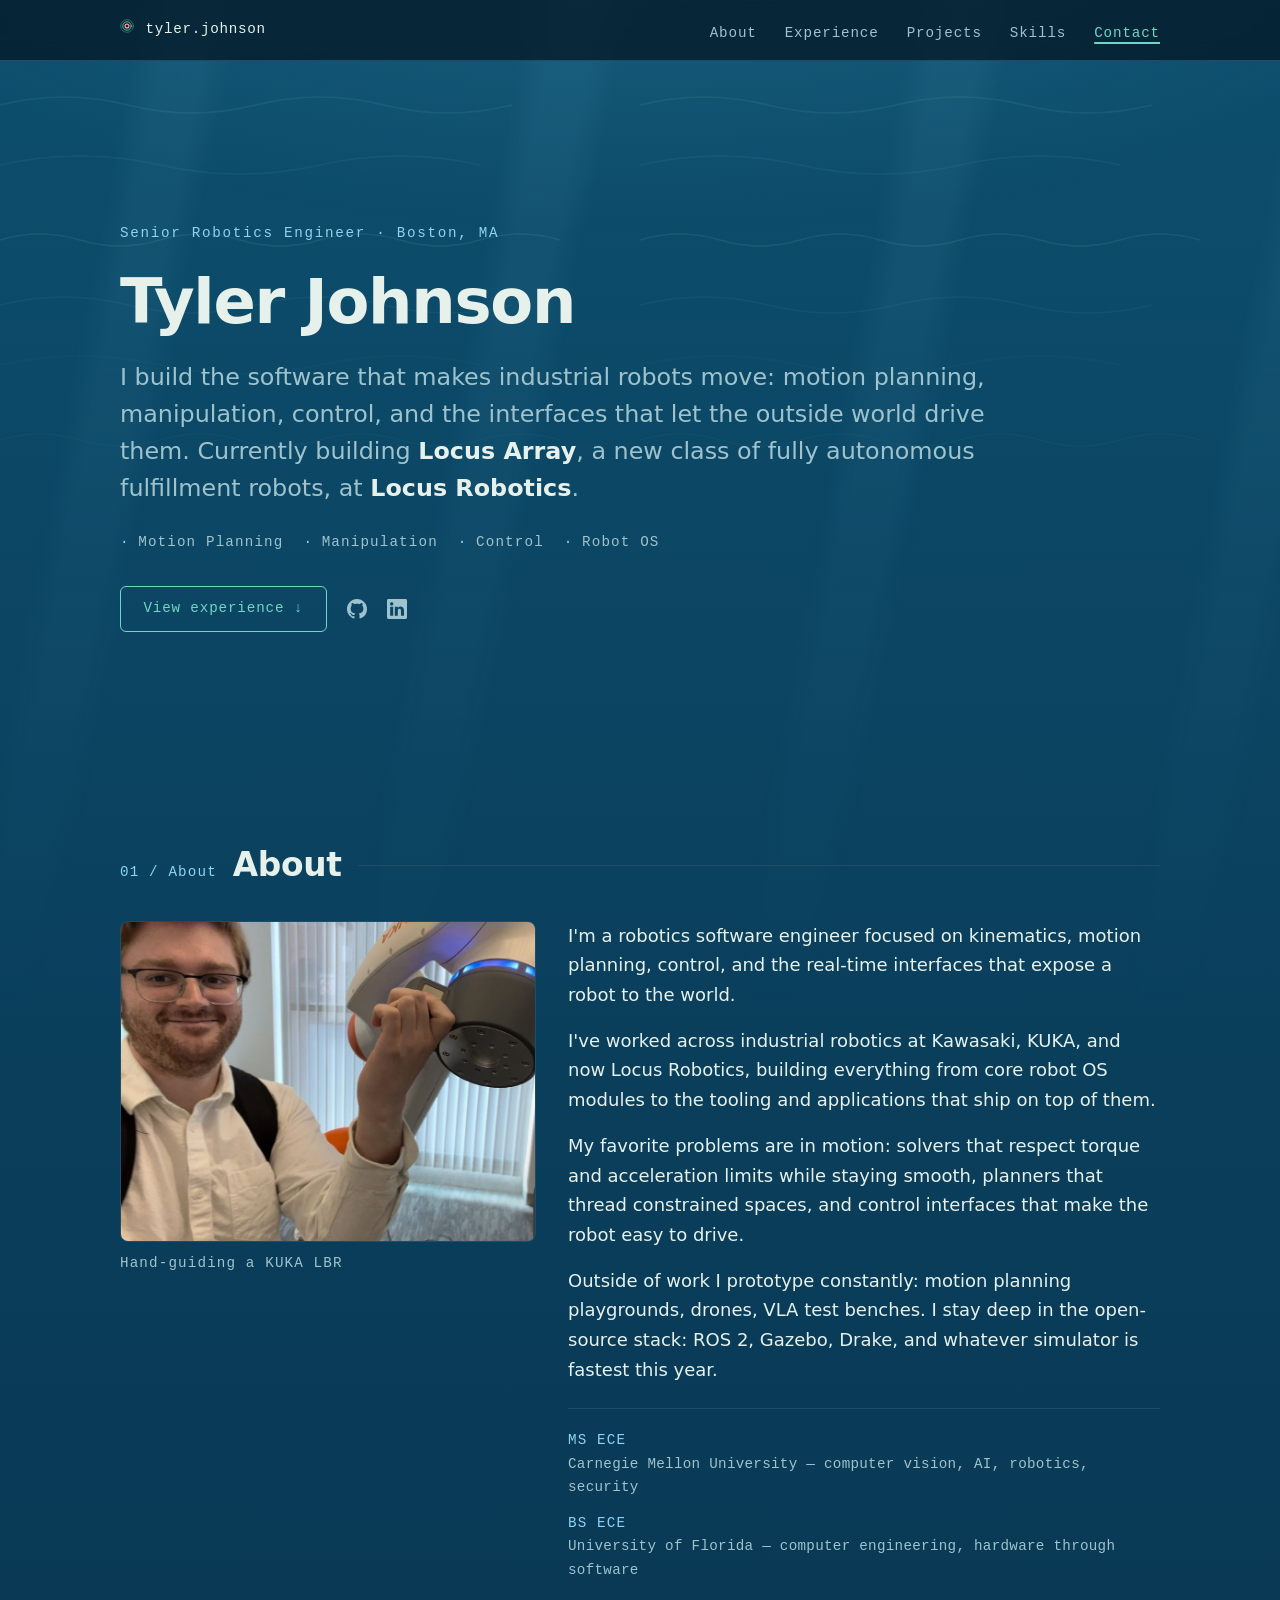
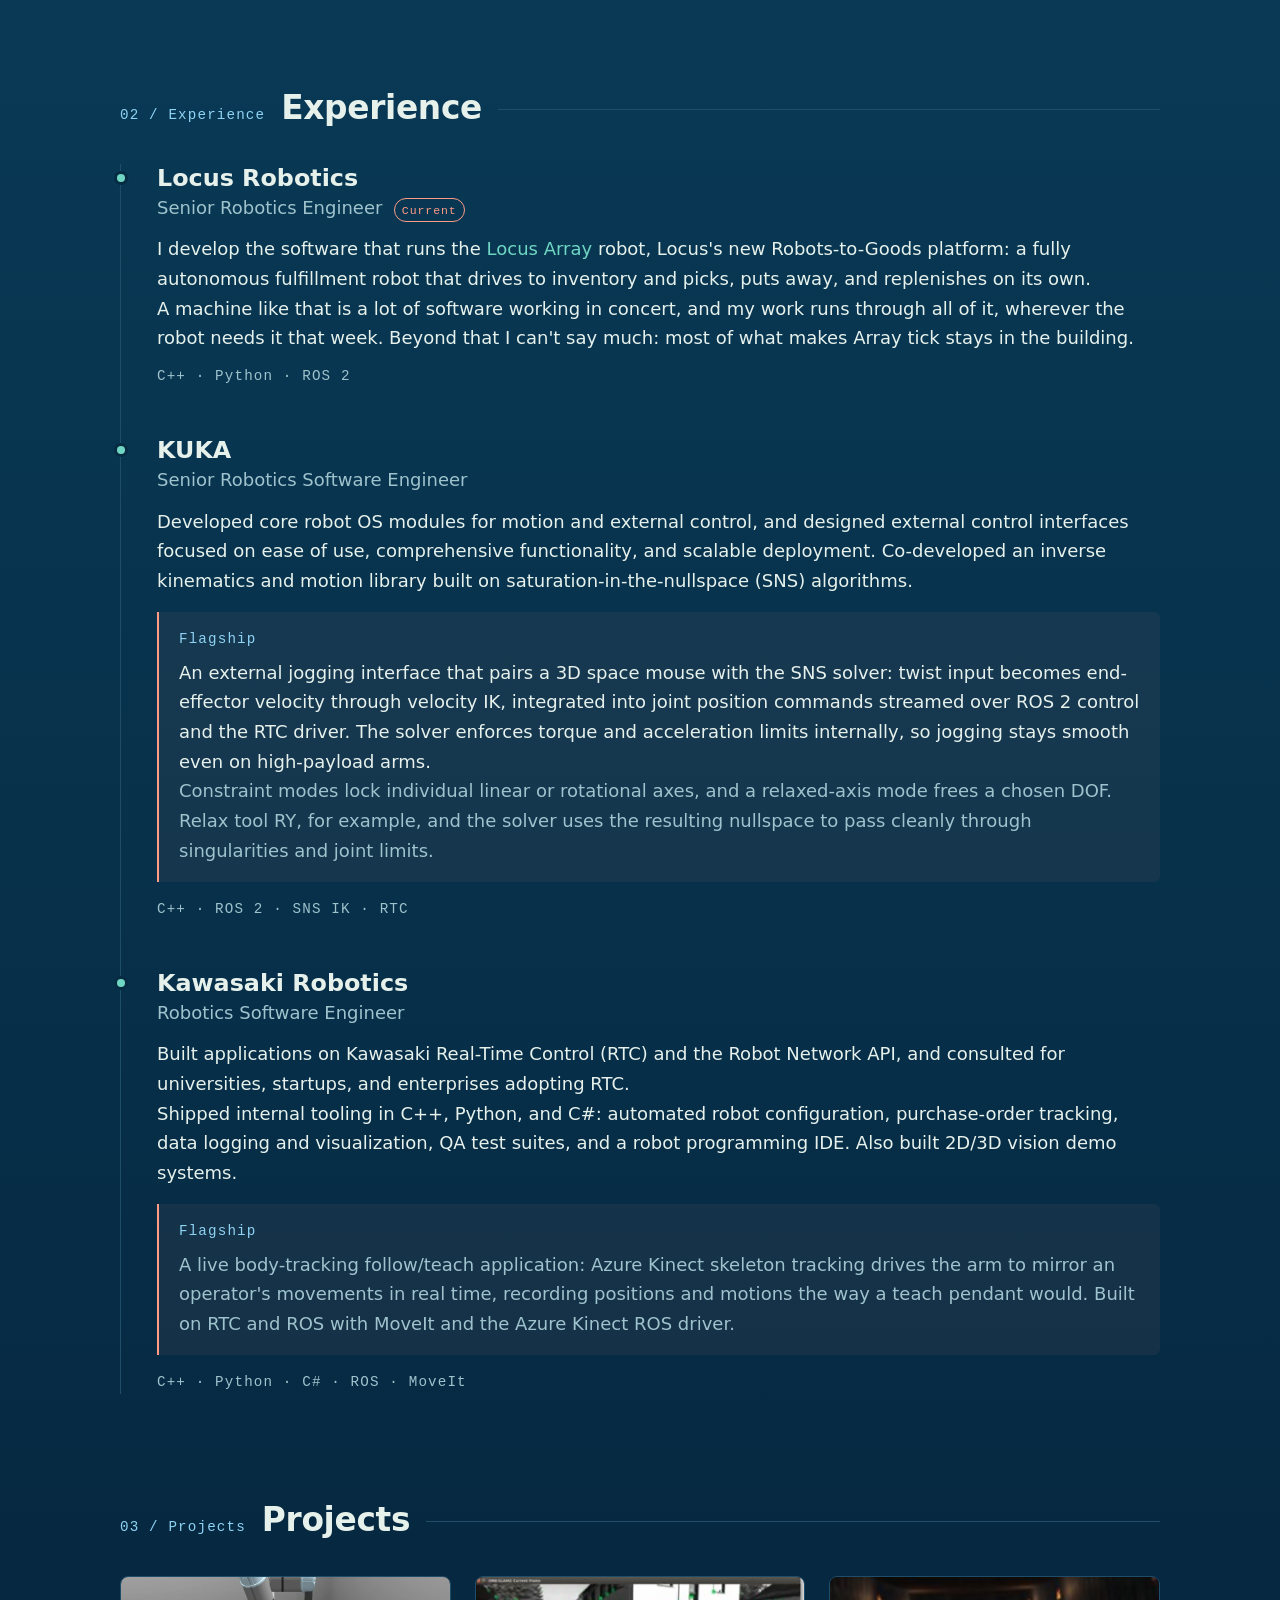
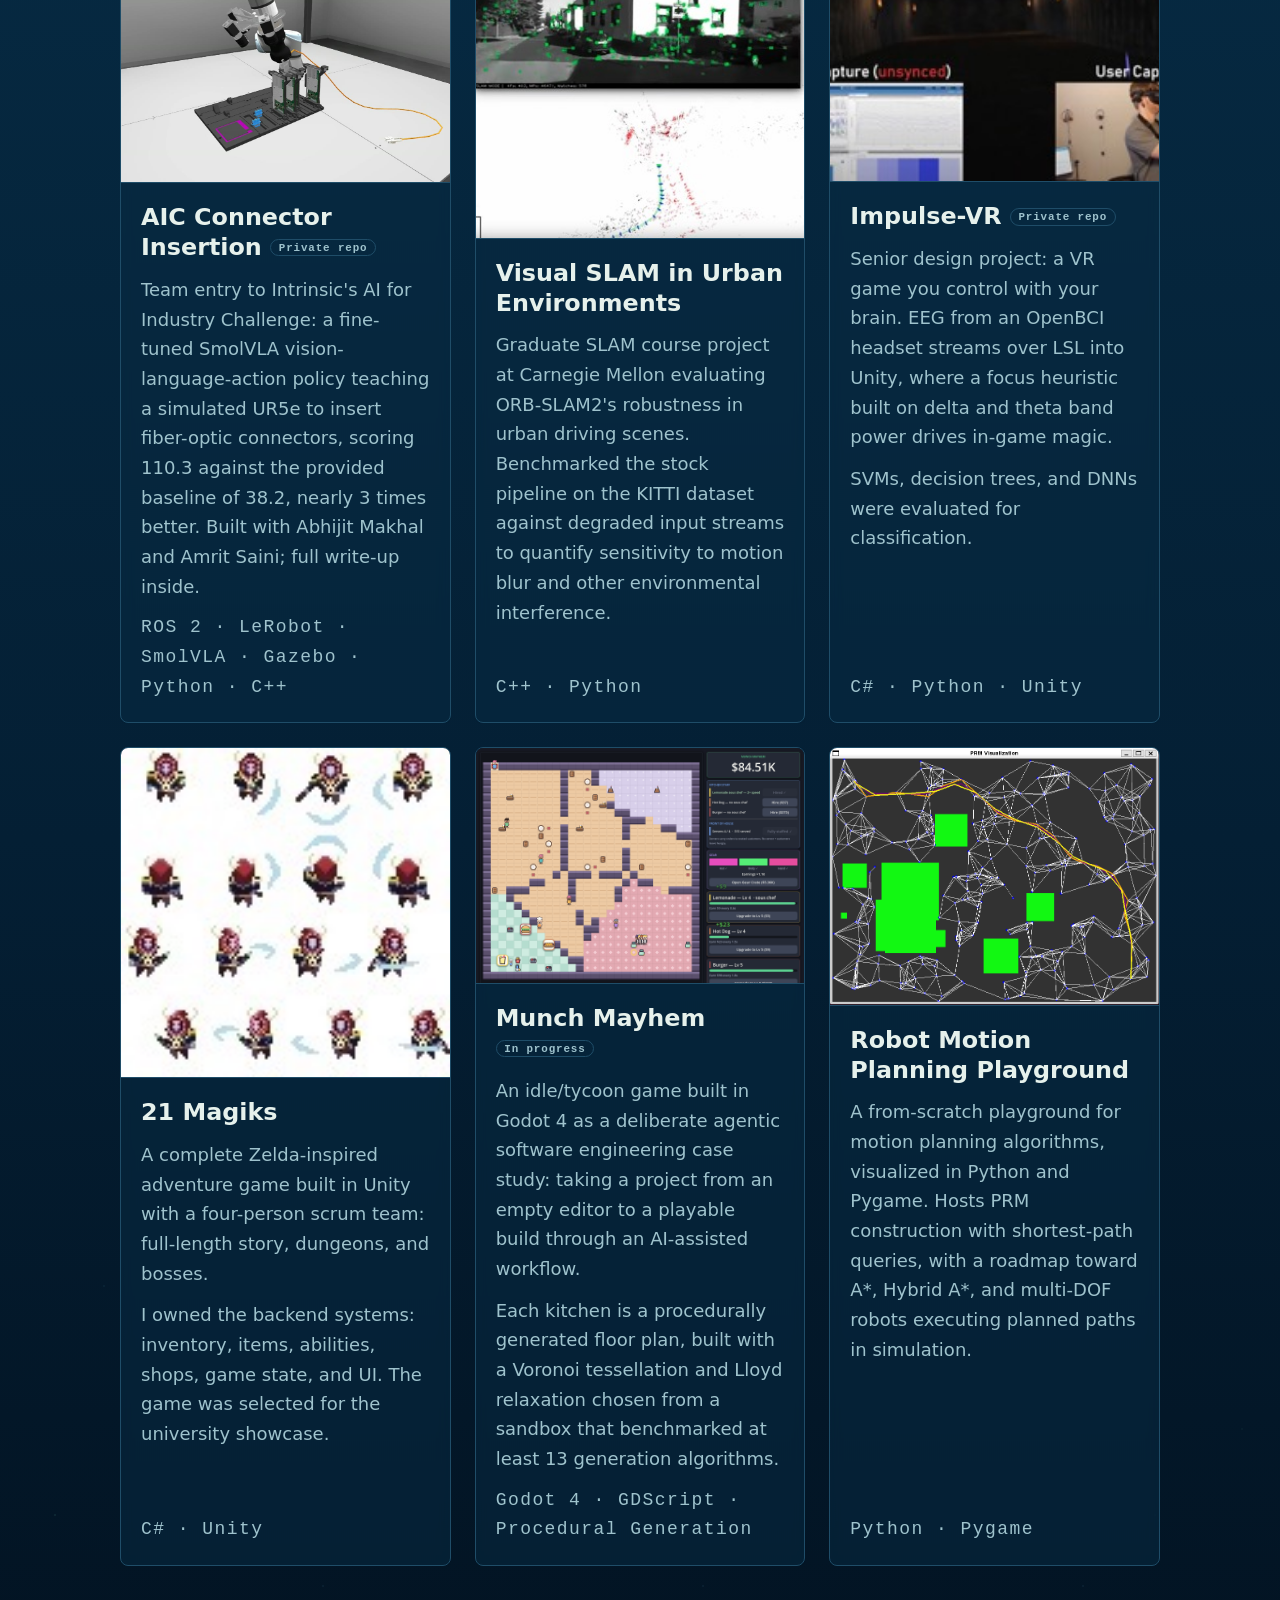
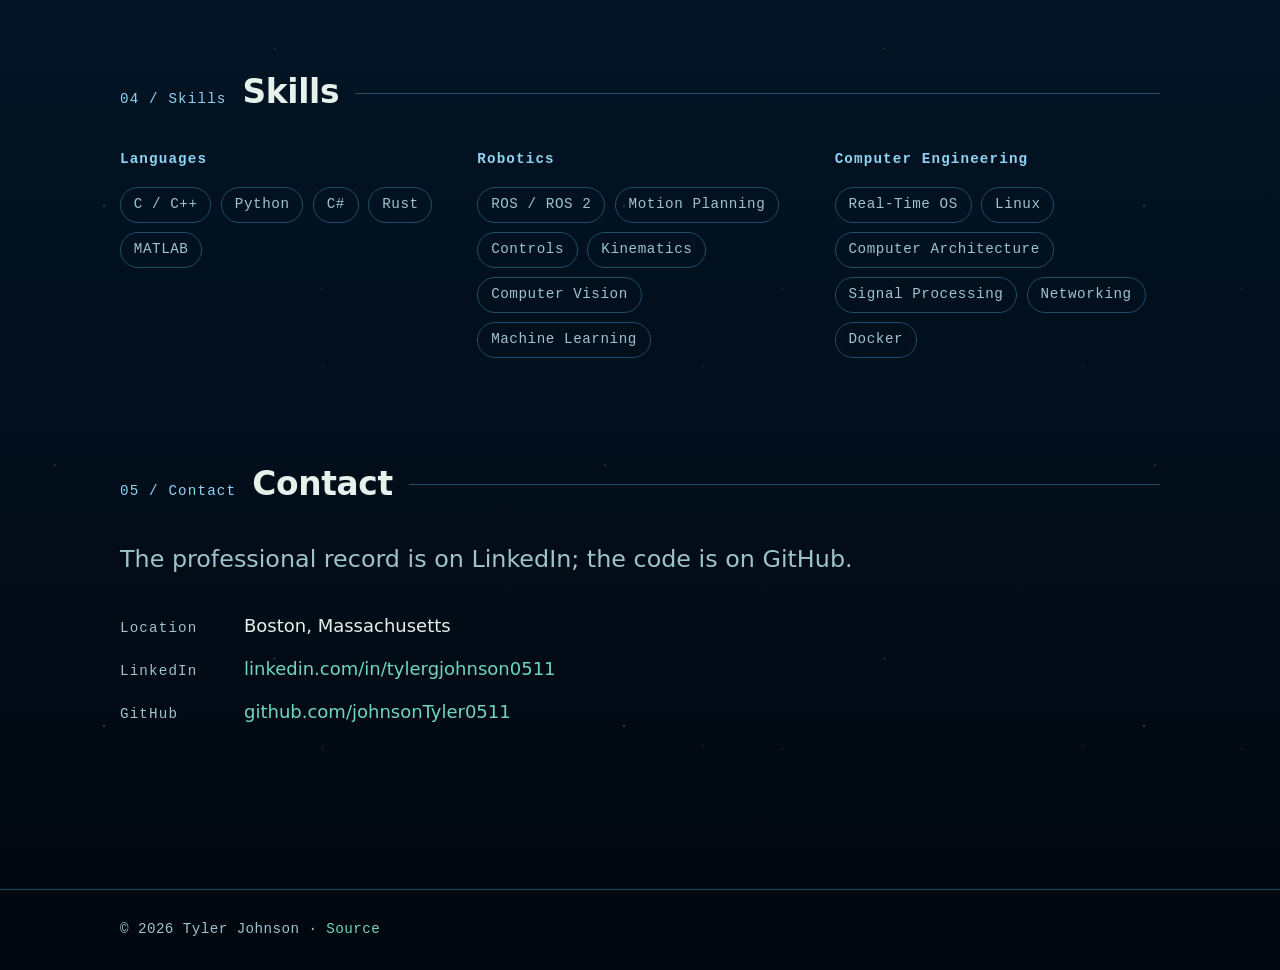
==== commit 50109100: "home: move the motion planning playground card to the end of the project list Co-Authored-By: Claude" ====
--- a/index.html
+++ b/index.html
@@ -291,6 +291,66 @@
 
         <li class="card" data-reveal>
           <div class="card-media">
+            <img src="images/ImpulseVR.jpeg" alt="Impulse-VR gameplay with EEG-driven magic abilities"
+              width="320" height="125" loading="lazy" decoding="async">
+          </div>
+          <div class="card-body">
+            <h3>Impulse-VR <span class="mono card-note">Private repo</span></h3>
+            <p>
+              Senior design project: a VR game you control with your brain. EEG from an OpenBCI headset
+              streams over LSL into Unity, where a focus heuristic built on delta and theta band power
+              drives in-game magic.
+            </p>
+            <p>
+              SVMs, decision trees, and DNNs were evaluated for classification.
+            </p>
+            <p class="mono tech-tags">C# &middot; Python &middot; Unity</p>
+          </div>
+        </li>
+
+        <li class="card" data-reveal>
+          <div class="card-media">
+            <img src="images/21Magik.jpeg" alt="21 Magiks adventure game artwork"
+              width="128" height="128" loading="lazy" decoding="async">
+          </div>
+          <div class="card-body">
+            <h3><a href="https://github.com/johnsonTyler0511/21-Magiks"
+                target="_blank" rel="noopener">21 Magiks</a></h3>
+            <p>
+              A complete Zelda-inspired adventure game built in Unity with a four-person scrum team:
+              full-length story, dungeons, and bosses.
+            </p>
+            <p>
+              I owned the backend systems: inventory, items, abilities, shops, game state, and UI.
+              The game was selected for the university showcase.
+            </p>
+            <p class="mono tech-tags">C# &middot; Unity</p>
+          </div>
+        </li>
+
+        <li class="card" data-reveal>
+          <div class="card-media">
+            <img src="images/munch-mayhem.png"
+              alt="Munch Mayhem idle game running in Godot — procedurally generated kitchen with chibi chefs, servers, and customers, three upgradeable stations, and an $84.51K balance"
+              width="1400" height="1000" loading="lazy" decoding="async">
+          </div>
+          <div class="card-body">
+            <h3><a href="munch-mayhem.html">Munch Mayhem</a> <span class="mono card-note">In progress</span></h3>
+            <p>
+              An idle/tycoon game built in Godot 4 as a deliberate agentic software engineering case
+              study: taking a project from an empty editor to a playable build through an AI-assisted
+              workflow.
+            </p>
+            <p>
+              Each kitchen is a procedurally generated floor plan, built with a Voronoi tessellation
+              and Lloyd relaxation chosen from a sandbox that benchmarked at least 13 generation
+              algorithms.
+            </p>
+            <p class="mono tech-tags">Godot 4 &middot; GDScript &middot; Procedural Generation</p>
+          </div>
+        </li>
+        <li class="card" data-reveal>
+          <div class="card-media">
             <img src="images/PRM_with_shortest_path.PNG"
               alt="Probabilistic roadmap with shortest path highlighted through a 2D obstacle field"
               width="813" height="634" loading="lazy" decoding="async">
@@ -304,67 +364,6 @@
               multi-DOF robots executing planned paths in simulation.
             </p>
             <p class="mono tech-tags">Python &middot; Pygame</p>
-          </div>
-        </li>
-
-        <li class="card" data-reveal>
-          <div class="card-media">
-            <img src="images/ImpulseVR.jpeg" alt="Impulse-VR gameplay with EEG-driven magic abilities"
-              width="320" height="125" loading="lazy" decoding="async">
-          </div>
-          <div class="card-body">
-            <h3>Impulse-VR <span class="mono card-note">Private repo</span></h3>
-            <p>
-              Senior design project: a VR game you control with your brain. EEG from an OpenBCI headset
-              streams over LSL into Unity, where a focus heuristic built on delta and theta band power
-              drives in-game magic.
-            </p>
-            <p>
-              SVMs, decision trees, and DNNs were evaluated for classification.
-            </p>
-            <p class="mono tech-tags">C# &middot; Python &middot; Unity</p>
-          </div>
-        </li>
-
-        <li class="card" data-reveal>
-          <div class="card-media">
-            <img src="images/21Magik.jpeg" alt="21 Magiks adventure game artwork"
-              width="128" height="128" loading="lazy" decoding="async">
-          </div>
-          <div class="card-body">
-            <h3><a href="https://github.com/johnsonTyler0511/21-Magiks"
-                target="_blank" rel="noopener">21 Magiks</a></h3>
-            <p>
-              A complete Zelda-inspired adventure game built in Unity with a four-person scrum team:
-              full-length story, dungeons, and bosses.
-            </p>
-            <p>
-              I owned the backend systems: inventory, items, abilities, shops, game state, and UI.
-              The game was selected for the university showcase.
-            </p>
-            <p class="mono tech-tags">C# &middot; Unity</p>
-          </div>
-        </li>
-
-        <li class="card" data-reveal>
-          <div class="card-media">
-            <img src="images/munch-mayhem.png"
-              alt="Munch Mayhem idle game running in Godot — procedurally generated kitchen with chibi chefs, servers, and customers, three upgradeable stations, and an $84.51K balance"
-              width="1400" height="1000" loading="lazy" decoding="async">
-          </div>
-          <div class="card-body">
-            <h3><a href="munch-mayhem.html">Munch Mayhem</a> <span class="mono card-note">In progress</span></h3>
-            <p>
-              An idle/tycoon game built in Godot 4 as a deliberate agentic software engineering case
-              study: taking a project from an empty editor to a playable build through an AI-assisted
-              workflow.
-            </p>
-            <p>
-              Each kitchen is a procedurally generated floor plan, built with a Voronoi tessellation
-              and Lloyd relaxation chosen from a sandbox that benchmarked at least 13 generation
-              algorithms.
-            </p>
-            <p class="mono tech-tags">Godot 4 &middot; GDScript &middot; Procedural Generation</p>
           </div>
         </li>
 
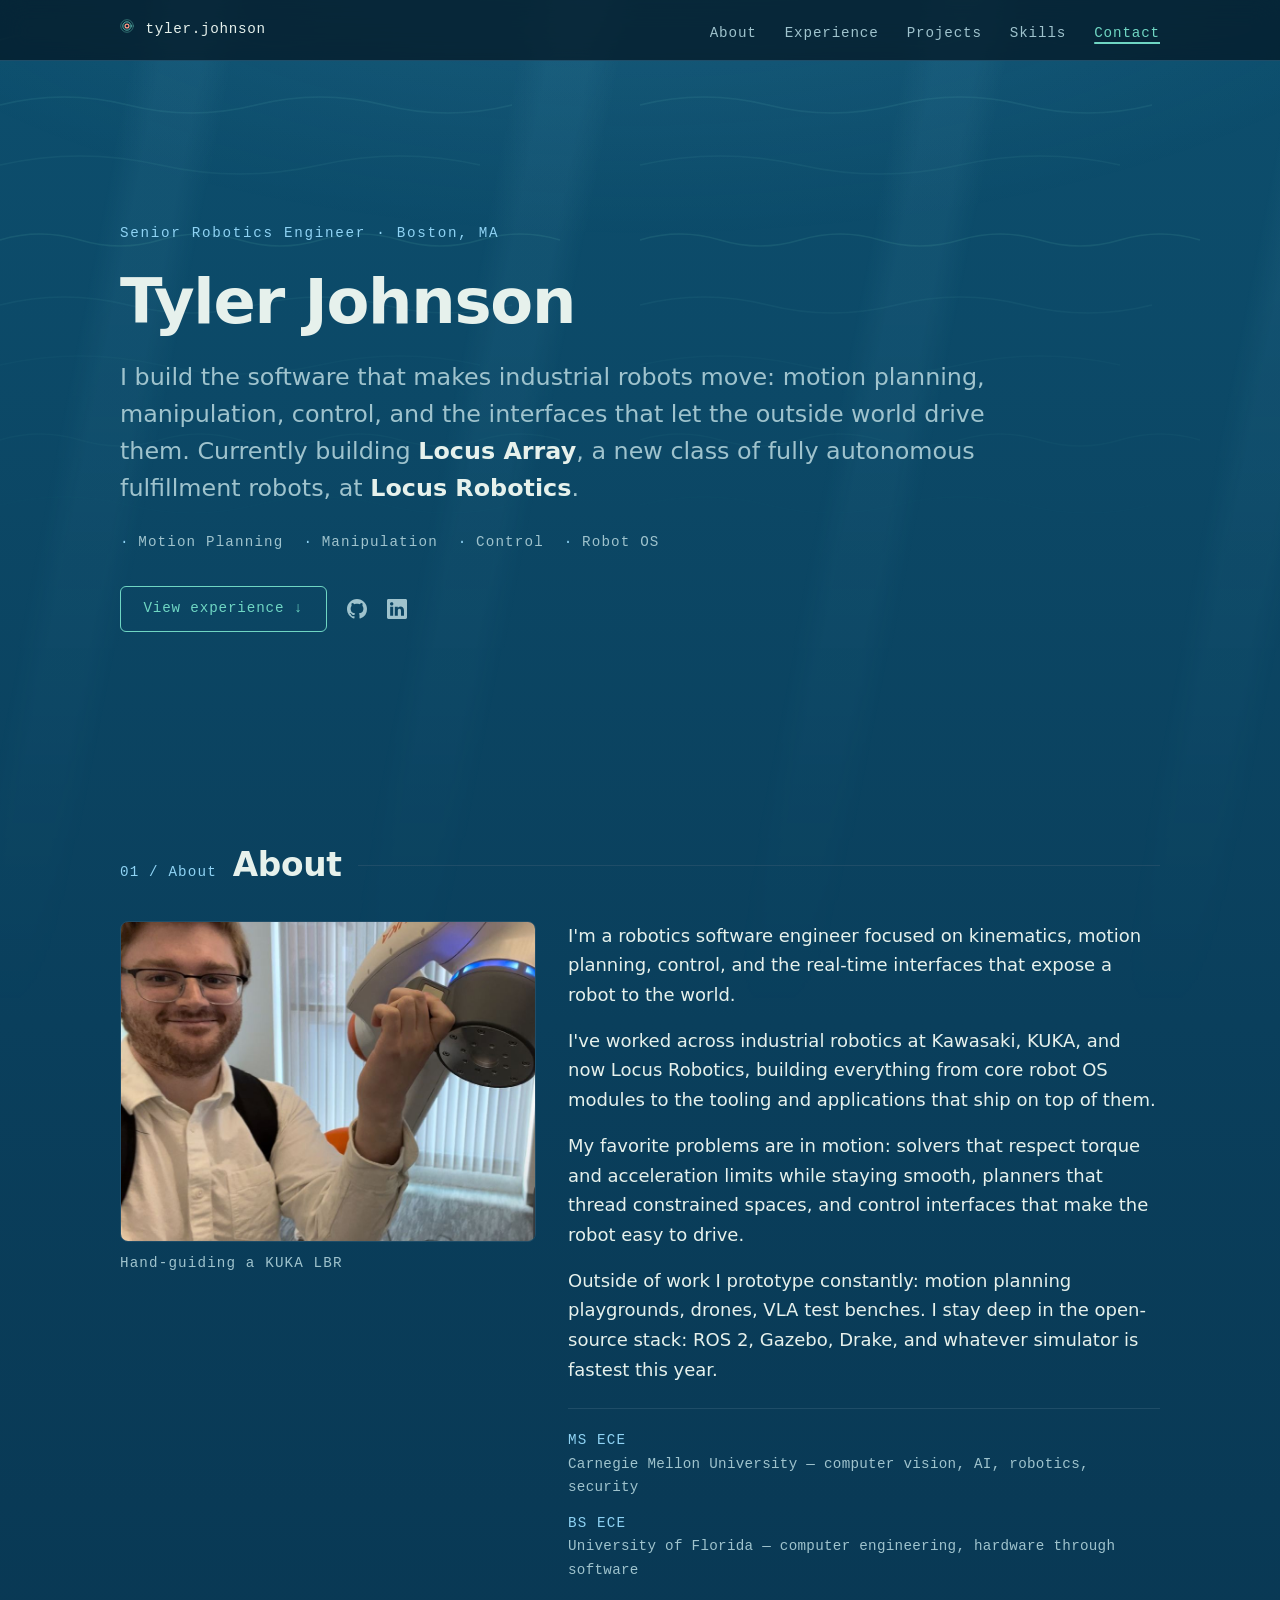
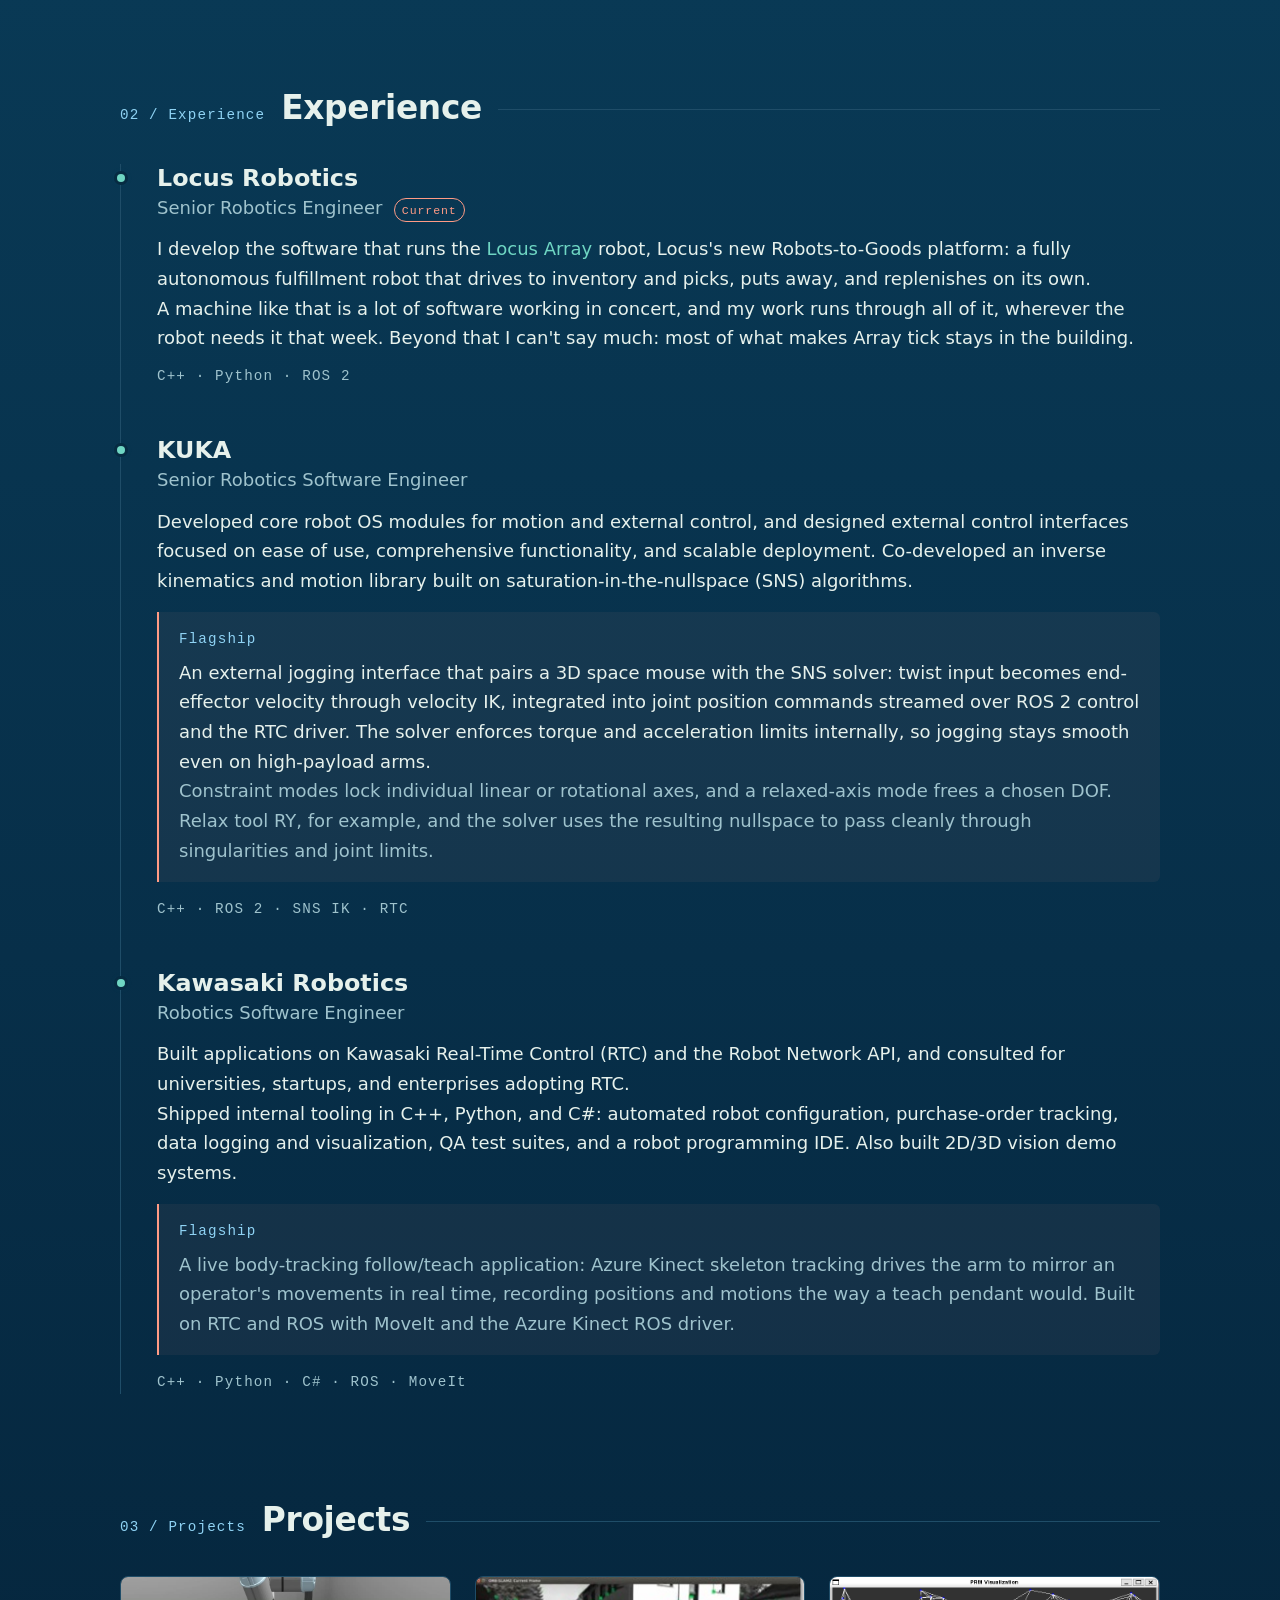
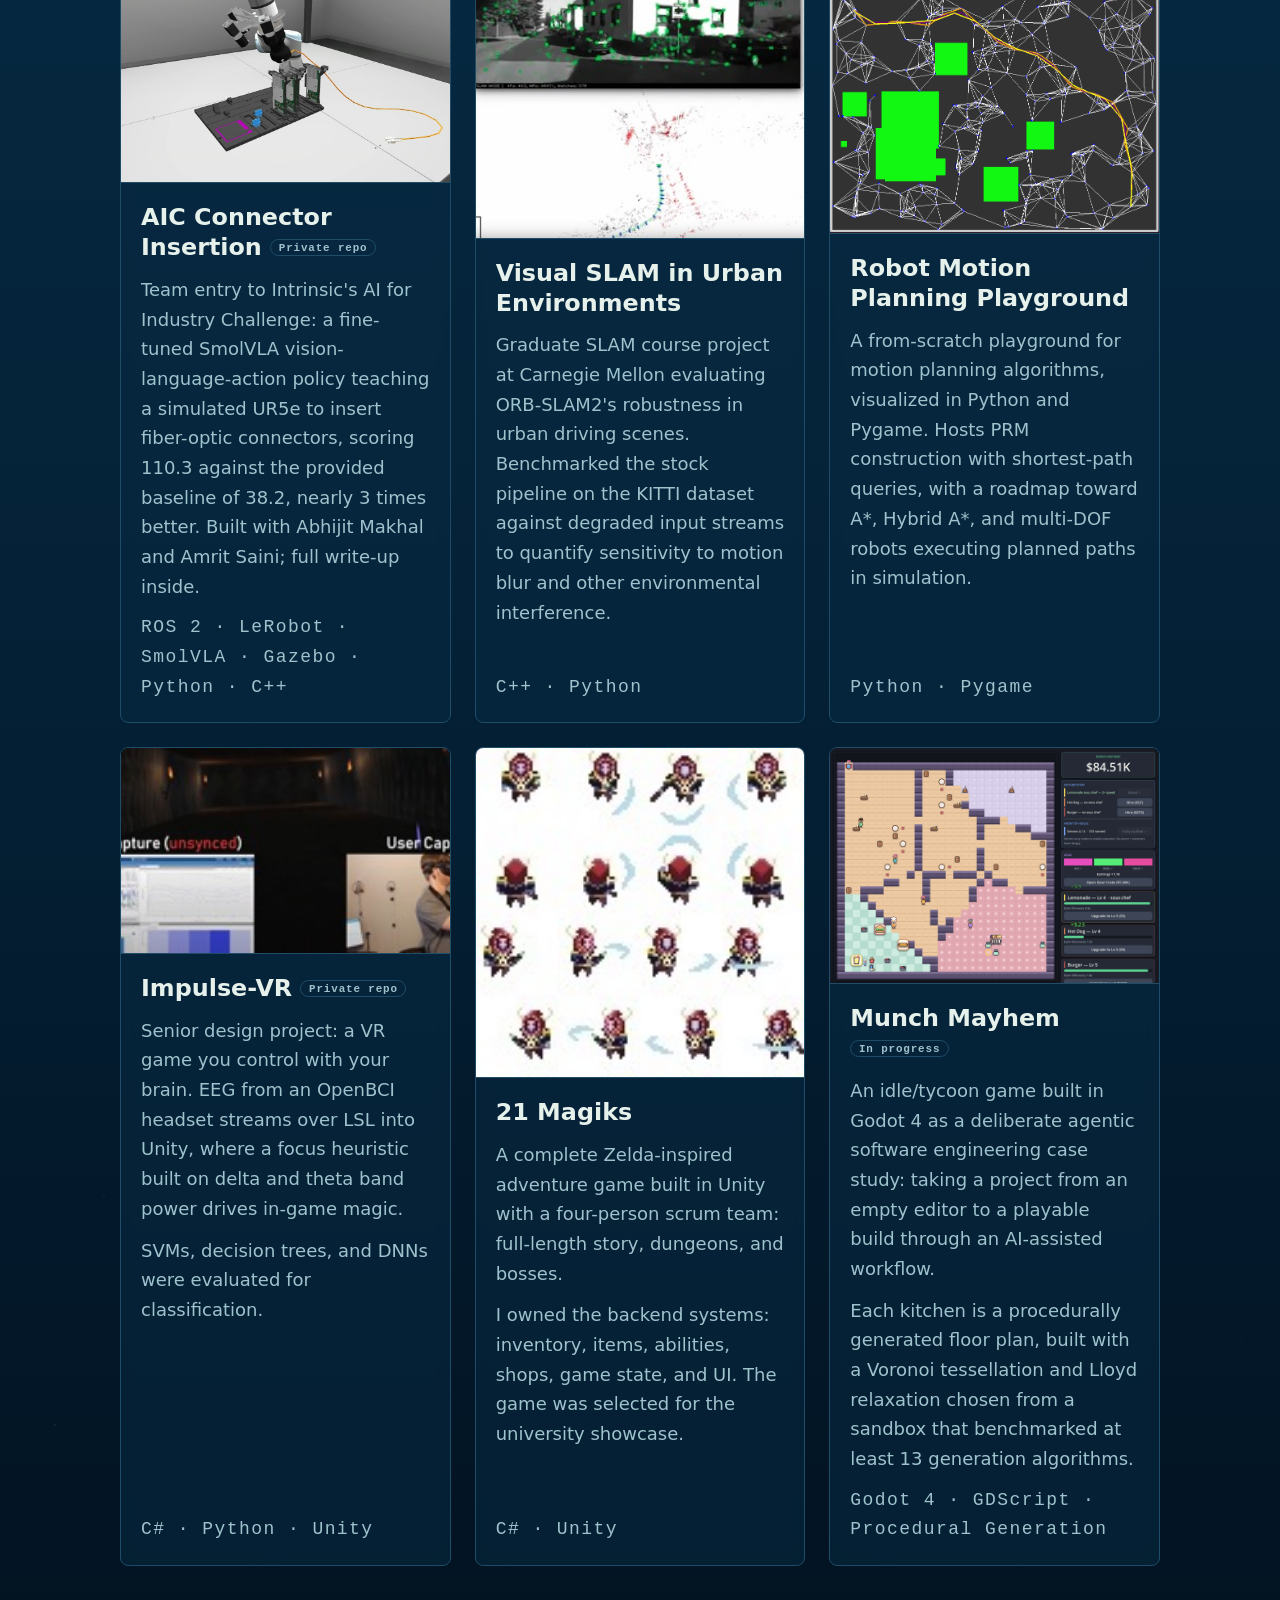
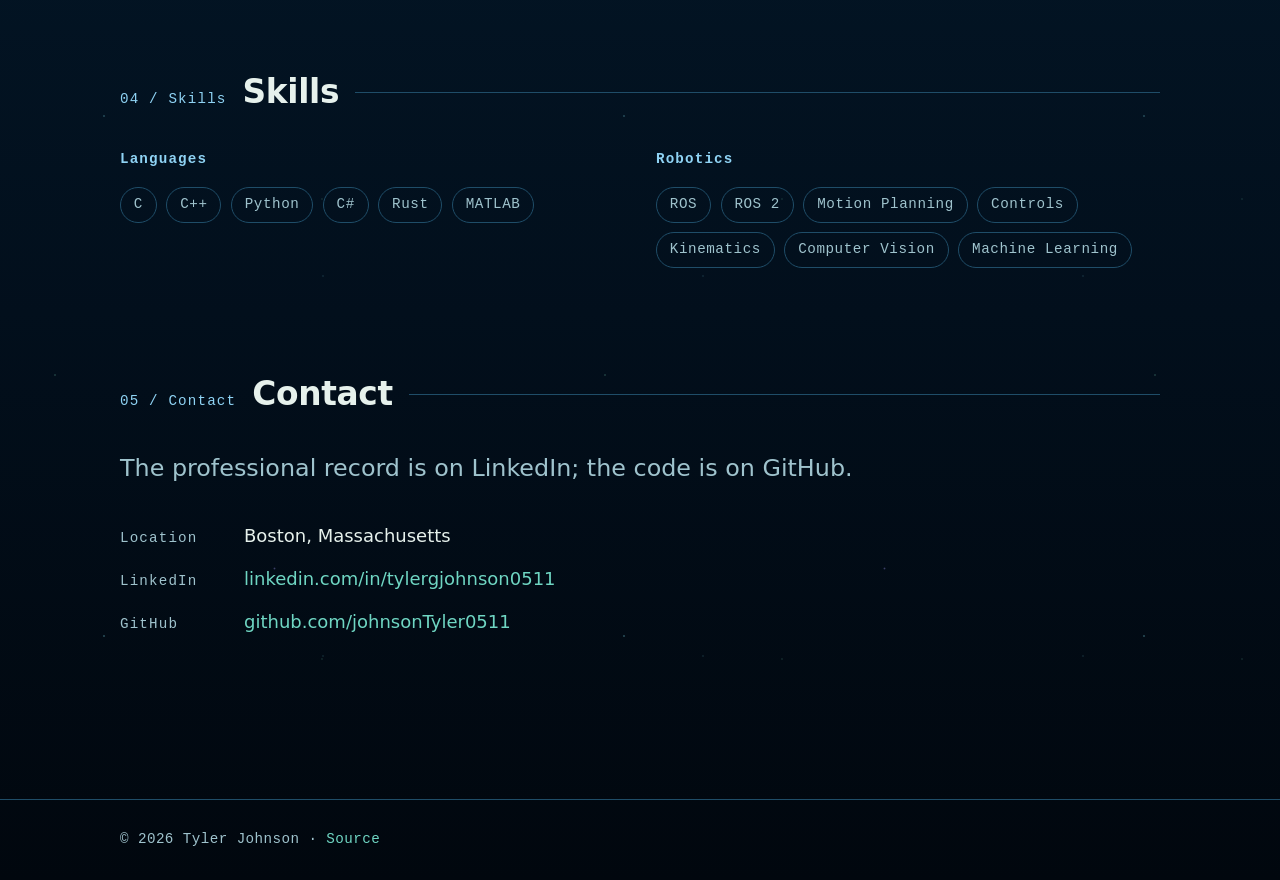
==== commit f45331ce: "home: list C, C++, ROS, and ROS 2 as separate skill chips Co-Authored-By: Claude Fable 5.1 <noreply@" ====
--- a/index.html
+++ b/index.html
@@ -291,6 +291,24 @@
 
         <li class="card" data-reveal>
           <div class="card-media">
+            <img src="images/PRM_with_shortest_path.PNG"
+              alt="Probabilistic roadmap with shortest path highlighted through a 2D obstacle field"
+              width="813" height="634" loading="lazy" decoding="async">
+          </div>
+          <div class="card-body">
+            <h3><a href="https://github.com/johnsonTyler0511/robot_motion_planning_playground"
+                target="_blank" rel="noopener">Robot Motion Planning Playground</a></h3>
+            <p>
+              A from-scratch playground for motion planning algorithms, visualized in Python and Pygame.
+              Hosts PRM construction with shortest-path queries, with a roadmap toward A*, Hybrid A*, and
+              multi-DOF robots executing planned paths in simulation.
+            </p>
+            <p class="mono tech-tags">Python &middot; Pygame</p>
+          </div>
+        </li>
+
+        <li class="card" data-reveal>
+          <div class="card-media">
             <img src="images/ImpulseVR.jpeg" alt="Impulse-VR gameplay with EEG-driven magic abilities"
               width="320" height="125" loading="lazy" decoding="async">
           </div>
@@ -347,23 +365,6 @@
               algorithms.
             </p>
             <p class="mono tech-tags">Godot 4 &middot; GDScript &middot; Procedural Generation</p>
-          </div>
-        </li>
-        <li class="card" data-reveal>
-          <div class="card-media">
-            <img src="images/PRM_with_shortest_path.PNG"
-              alt="Probabilistic roadmap with shortest path highlighted through a 2D obstacle field"
-              width="813" height="634" loading="lazy" decoding="async">
-          </div>
-          <div class="card-body">
-            <h3><a href="https://github.com/johnsonTyler0511/robot_motion_planning_playground"
-                target="_blank" rel="noopener">Robot Motion Planning Playground</a></h3>
-            <p>
-              A from-scratch playground for motion planning algorithms, visualized in Python and Pygame.
-              Hosts PRM construction with shortest-path queries, with a roadmap toward A*, Hybrid A*, and
-              multi-DOF robots executing planned paths in simulation.
-            </p>
-            <p class="mono tech-tags">Python &middot; Pygame</p>
           </div>
         </li>
 
@@ -381,7 +382,8 @@
         <div data-reveal>
           <h3 class="mono">Languages</h3>
           <ul class="chips">
-            <li>C / C++</li>
+            <li>C</li>
+            <li>C++</li>
             <li>Python</li>
             <li>C#</li>
             <li>Rust</li>
@@ -391,23 +393,13 @@
         <div data-reveal>
           <h3 class="mono">Robotics</h3>
           <ul class="chips">
-            <li>ROS / ROS 2</li>
+            <li>ROS</li>
+            <li>ROS 2</li>
             <li>Motion Planning</li>
             <li>Controls</li>
             <li>Kinematics</li>
             <li>Computer Vision</li>
             <li>Machine Learning</li>
-          </ul>
-        </div>
-        <div data-reveal>
-          <h3 class="mono">Computer Engineering</h3>
-          <ul class="chips">
-            <li>Real-Time OS</li>
-            <li>Linux</li>
-            <li>Computer Architecture</li>
-            <li>Signal Processing</li>
-            <li>Networking</li>
-            <li>Docker</li>
           </ul>
         </div>
       </div>
--- a/css/main.css
+++ b/css/main.css
@@ -838,3 +838,98 @@
 .error-page p {
   color: var(--text-muted);
 }
+
+/* ===== 17. equations + pseudocode (swarm page) ===== */
+.prose pre {
+  margin: 0;
+  padding: 0.9rem 1.1rem;
+  max-width: 62em;
+  overflow-x: auto;
+  background: rgba(3, 20, 34, 0.55);
+  border: 1px solid var(--border);
+  border-radius: 8px;
+  font-family: var(--font-mono);
+  font-size: 0.85rem;
+  line-height: 1.55;
+  color: var(--text);
+  white-space: pre;
+  tab-size: 4;
+}
+
+.prose pre code {
+  font-size: inherit;
+  color: inherit;
+}
+
+.prose pre .cm {
+  color: var(--text-muted);
+}
+
+.prose pre .kw {
+  color: var(--accent-2);
+}
+
+.prose .eq {
+  margin: 0;
+  padding: 0.6rem 1.1rem;
+  max-width: 62em;
+  overflow-x: auto;
+  border-left: 2px solid var(--accent);
+  background: var(--accent-glow);
+  border-radius: 0 6px 6px 0;
+  font-size: 1rem;
+  line-height: 1.6;
+}
+
+.prose .eq .katex-display {
+  margin: 0.35rem 0;
+  text-align: left;
+}
+
+.prose .eq .katex-display > .katex {
+  text-align: left;
+}
+
+.prose .eq .katex {
+  font-size: 1.18em;
+  color: var(--text);
+}
+
+.prose .eq .note {
+  color: var(--text-muted);
+  font-family: var(--font-body);
+  white-space: normal;
+  display: block;
+  margin-top: 0.35rem;
+  font-size: 0.88rem;
+}
+
+.prose .block-label {
+  margin-bottom: -0.5rem;
+}
+
+.prose table.spec {
+  border-collapse: collapse;
+  max-width: 62em;
+  font-size: 0.92rem;
+}
+
+.prose table.spec th,
+.prose table.spec td {
+  text-align: left;
+  padding: 0.4rem 0.9rem 0.4rem 0;
+  border-bottom: 1px solid var(--border);
+  vertical-align: top;
+}
+
+.prose table.spec th {
+  color: var(--text-muted);
+  font-weight: 500;
+  font-family: var(--font-mono);
+  font-size: 0.8rem;
+}
+
+.prose .table-wrap {
+  overflow-x: auto;
+  max-width: 62em;
+}
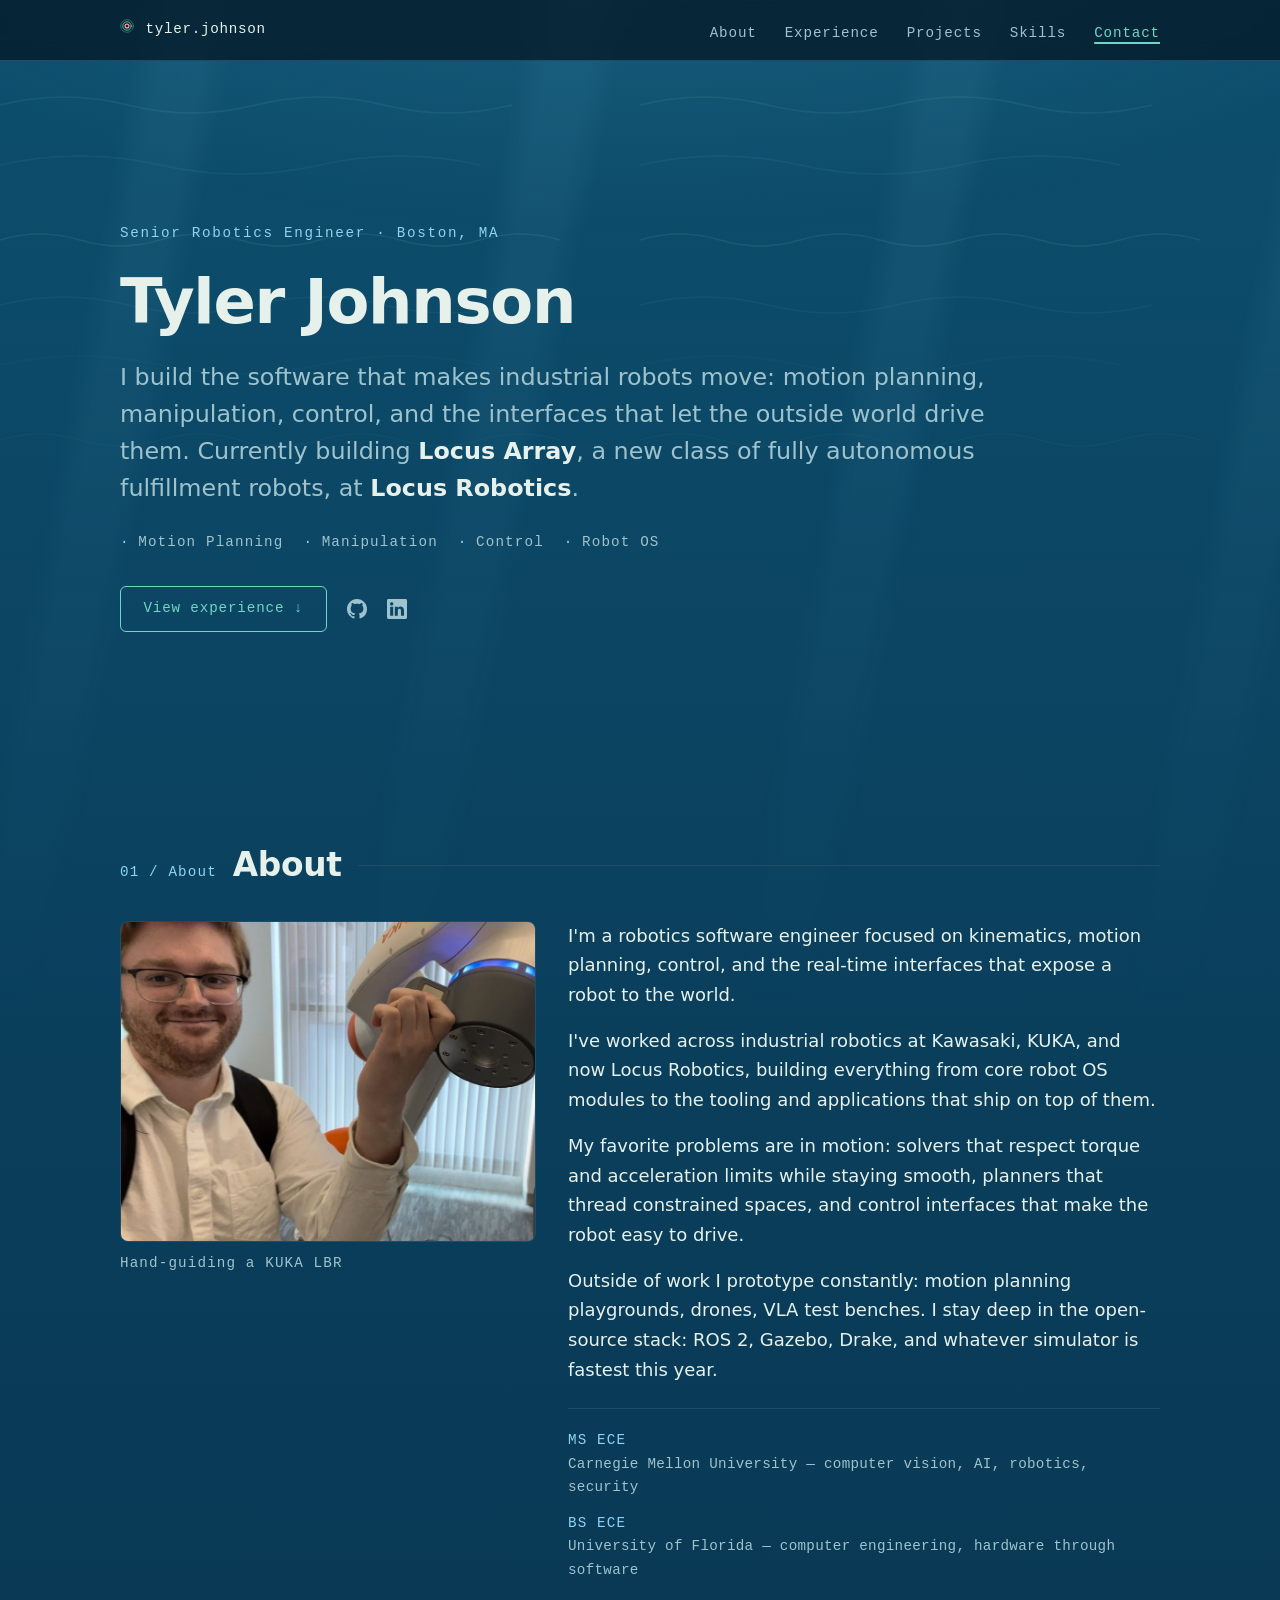
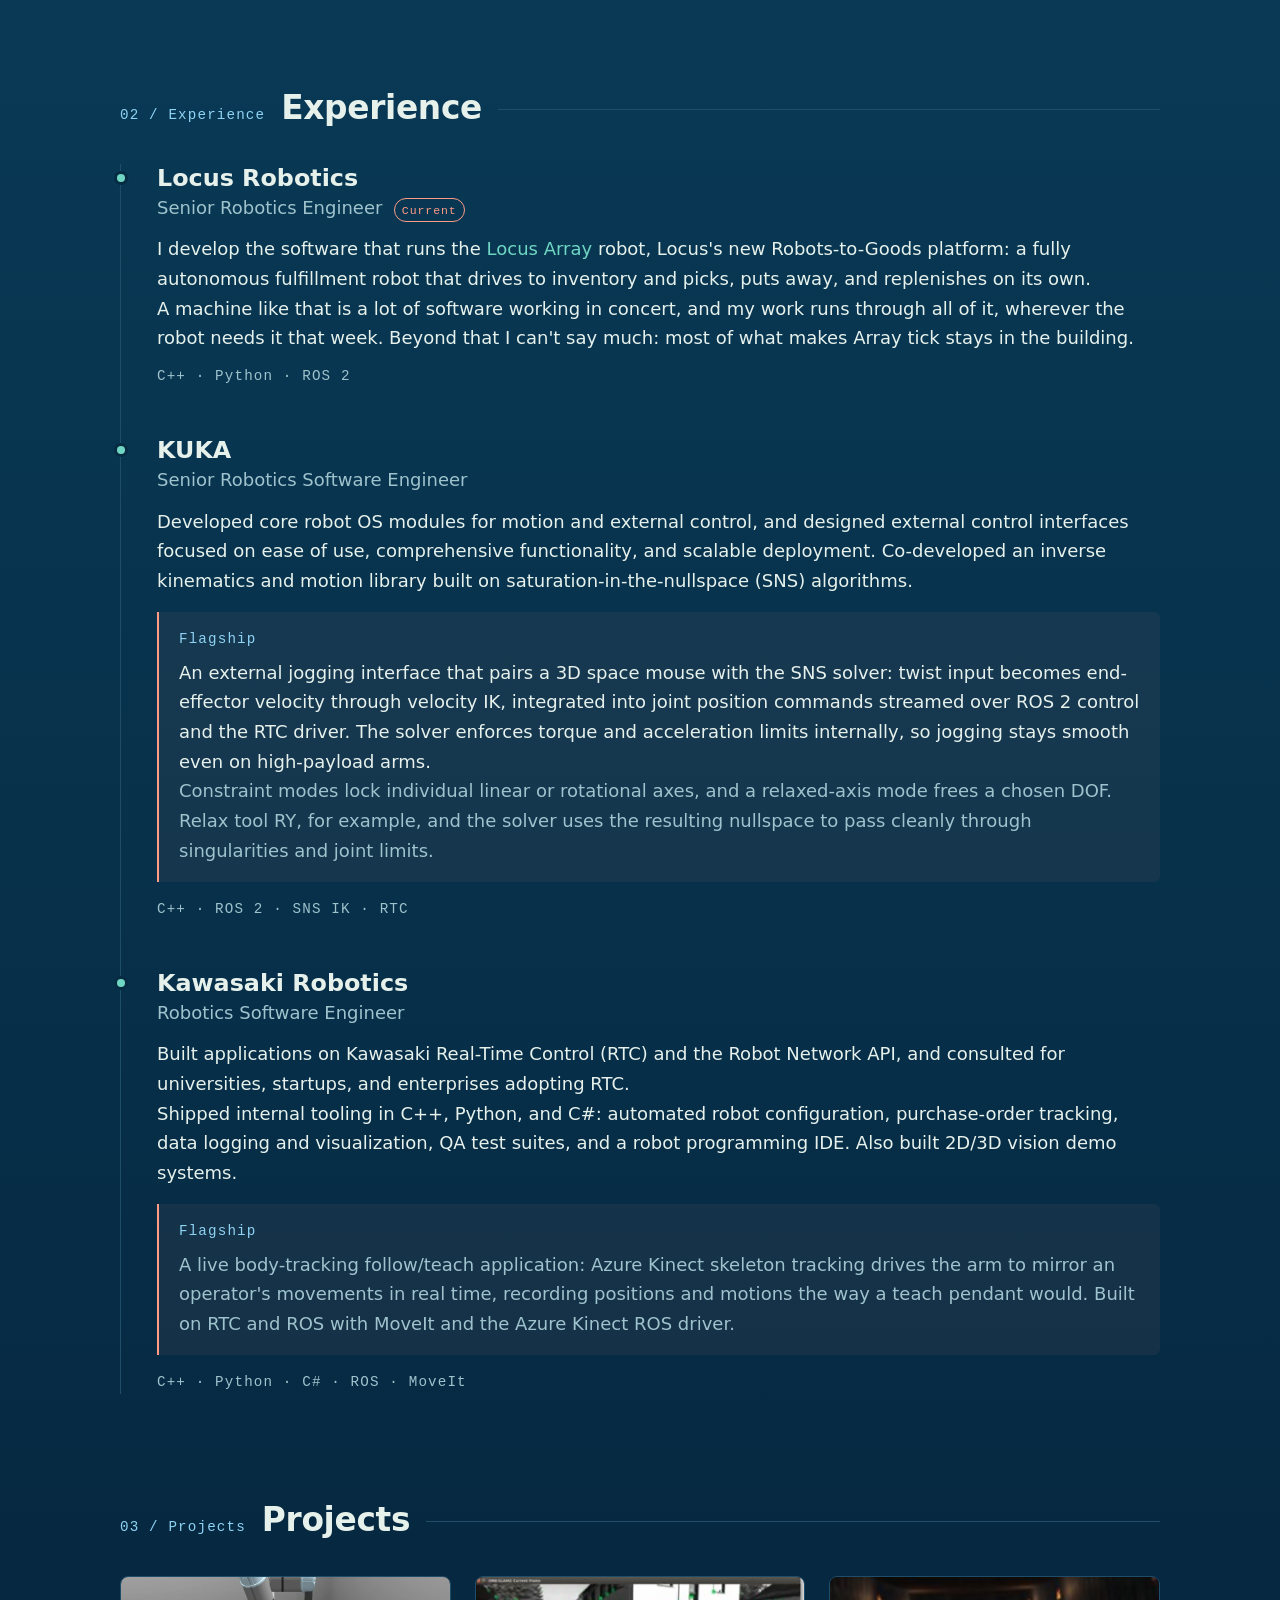
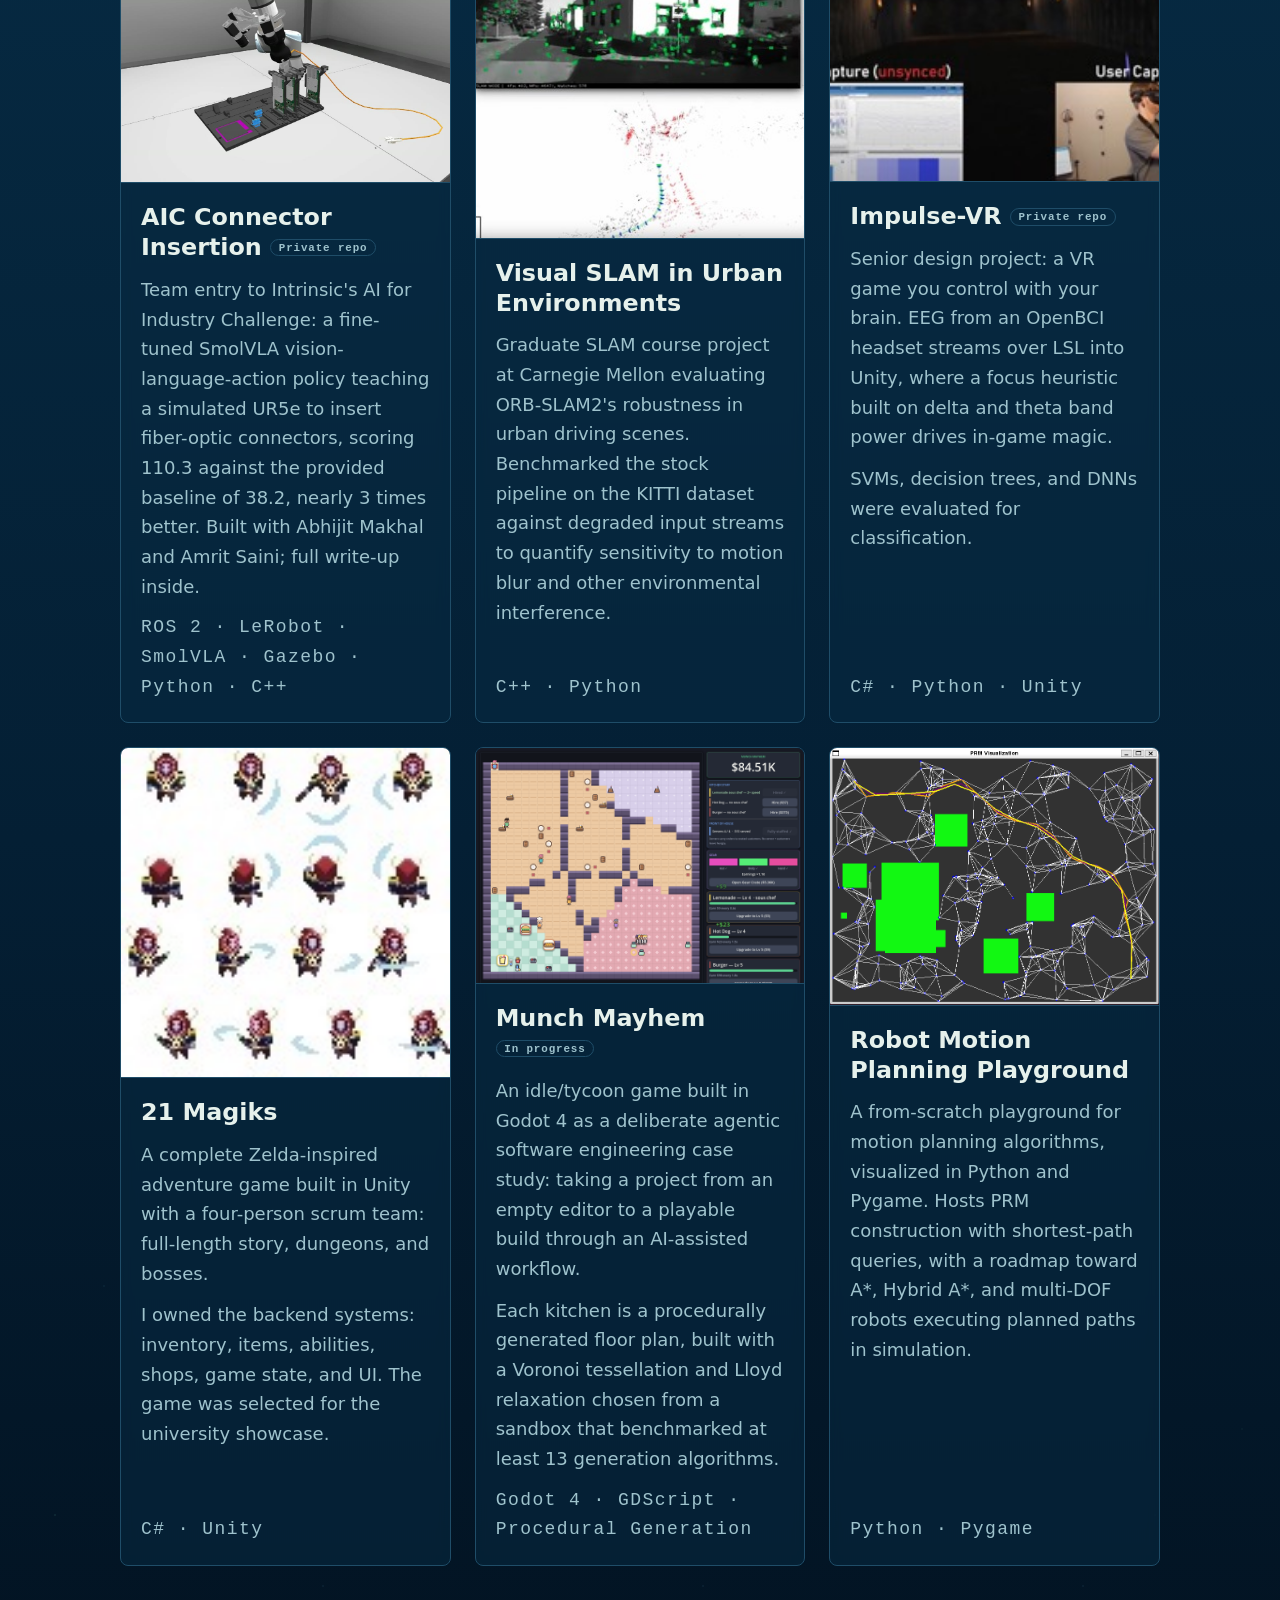
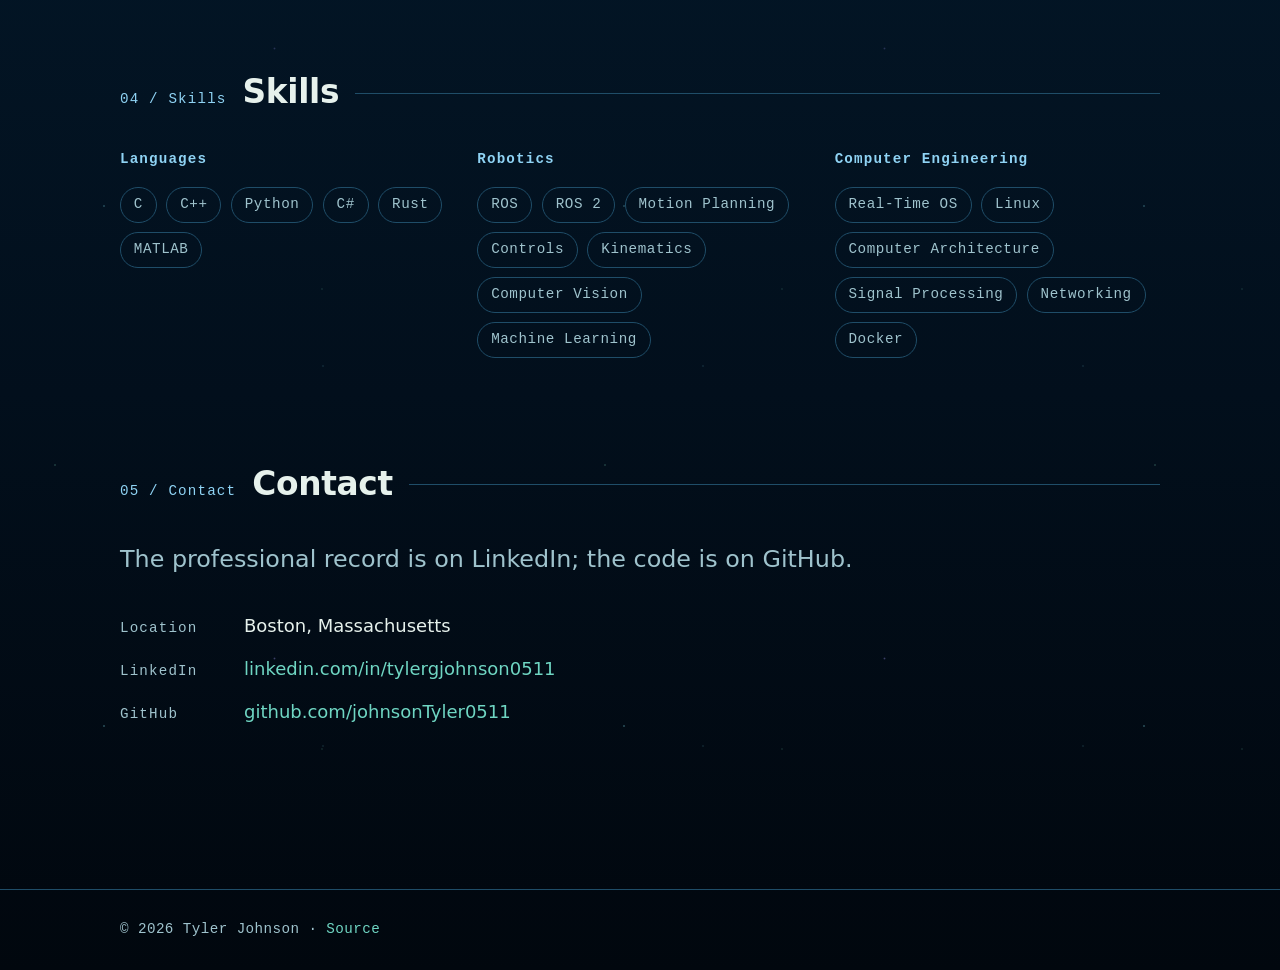
==== commit d4e3d03c: "home: list C, C++, ROS, and ROS 2 as separate skill chips (#38)" ====
--- a/index.html
+++ b/index.html
@@ -291,6 +291,66 @@
 
         <li class="card" data-reveal>
           <div class="card-media">
+            <img src="images/ImpulseVR.jpeg" alt="Impulse-VR gameplay with EEG-driven magic abilities"
+              width="320" height="125" loading="lazy" decoding="async">
+          </div>
+          <div class="card-body">
+            <h3>Impulse-VR <span class="mono card-note">Private repo</span></h3>
+            <p>
+              Senior design project: a VR game you control with your brain. EEG from an OpenBCI headset
+              streams over LSL into Unity, where a focus heuristic built on delta and theta band power
+              drives in-game magic.
+            </p>
+            <p>
+              SVMs, decision trees, and DNNs were evaluated for classification.
+            </p>
+            <p class="mono tech-tags">C# &middot; Python &middot; Unity</p>
+          </div>
+        </li>
+
+        <li class="card" data-reveal>
+          <div class="card-media">
+            <img src="images/21Magik.jpeg" alt="21 Magiks adventure game artwork"
+              width="128" height="128" loading="lazy" decoding="async">
+          </div>
+          <div class="card-body">
+            <h3><a href="https://github.com/johnsonTyler0511/21-Magiks"
+                target="_blank" rel="noopener">21 Magiks</a></h3>
+            <p>
+              A complete Zelda-inspired adventure game built in Unity with a four-person scrum team:
+              full-length story, dungeons, and bosses.
+            </p>
+            <p>
+              I owned the backend systems: inventory, items, abilities, shops, game state, and UI.
+              The game was selected for the university showcase.
+            </p>
+            <p class="mono tech-tags">C# &middot; Unity</p>
+          </div>
+        </li>
+
+        <li class="card" data-reveal>
+          <div class="card-media">
+            <img src="images/munch-mayhem.png"
+              alt="Munch Mayhem idle game running in Godot — procedurally generated kitchen with chibi chefs, servers, and customers, three upgradeable stations, and an $84.51K balance"
+              width="1400" height="1000" loading="lazy" decoding="async">
+          </div>
+          <div class="card-body">
+            <h3><a href="munch-mayhem.html">Munch Mayhem</a> <span class="mono card-note">In progress</span></h3>
+            <p>
+              An idle/tycoon game built in Godot 4 as a deliberate agentic software engineering case
+              study: taking a project from an empty editor to a playable build through an AI-assisted
+              workflow.
+            </p>
+            <p>
+              Each kitchen is a procedurally generated floor plan, built with a Voronoi tessellation
+              and Lloyd relaxation chosen from a sandbox that benchmarked at least 13 generation
+              algorithms.
+            </p>
+            <p class="mono tech-tags">Godot 4 &middot; GDScript &middot; Procedural Generation</p>
+          </div>
+        </li>
+        <li class="card" data-reveal>
+          <div class="card-media">
             <img src="images/PRM_with_shortest_path.PNG"
               alt="Probabilistic roadmap with shortest path highlighted through a 2D obstacle field"
               width="813" height="634" loading="lazy" decoding="async">
@@ -304,67 +364,6 @@
               multi-DOF robots executing planned paths in simulation.
             </p>
             <p class="mono tech-tags">Python &middot; Pygame</p>
-          </div>
-        </li>
-
-        <li class="card" data-reveal>
-          <div class="card-media">
-            <img src="images/ImpulseVR.jpeg" alt="Impulse-VR gameplay with EEG-driven magic abilities"
-              width="320" height="125" loading="lazy" decoding="async">
-          </div>
-          <div class="card-body">
-            <h3>Impulse-VR <span class="mono card-note">Private repo</span></h3>
-            <p>
-              Senior design project: a VR game you control with your brain. EEG from an OpenBCI headset
-              streams over LSL into Unity, where a focus heuristic built on delta and theta band power
-              drives in-game magic.
-            </p>
-            <p>
-              SVMs, decision trees, and DNNs were evaluated for classification.
-            </p>
-            <p class="mono tech-tags">C# &middot; Python &middot; Unity</p>
-          </div>
-        </li>
-
-        <li class="card" data-reveal>
-          <div class="card-media">
-            <img src="images/21Magik.jpeg" alt="21 Magiks adventure game artwork"
-              width="128" height="128" loading="lazy" decoding="async">
-          </div>
-          <div class="card-body">
-            <h3><a href="https://github.com/johnsonTyler0511/21-Magiks"
-                target="_blank" rel="noopener">21 Magiks</a></h3>
-            <p>
-              A complete Zelda-inspired adventure game built in Unity with a four-person scrum team:
-              full-length story, dungeons, and bosses.
-            </p>
-            <p>
-              I owned the backend systems: inventory, items, abilities, shops, game state, and UI.
-              The game was selected for the university showcase.
-            </p>
-            <p class="mono tech-tags">C# &middot; Unity</p>
-          </div>
-        </li>
-
-        <li class="card" data-reveal>
-          <div class="card-media">
-            <img src="images/munch-mayhem.png"
-              alt="Munch Mayhem idle game running in Godot — procedurally generated kitchen with chibi chefs, servers, and customers, three upgradeable stations, and an $84.51K balance"
-              width="1400" height="1000" loading="lazy" decoding="async">
-          </div>
-          <div class="card-body">
-            <h3><a href="munch-mayhem.html">Munch Mayhem</a> <span class="mono card-note">In progress</span></h3>
-            <p>
-              An idle/tycoon game built in Godot 4 as a deliberate agentic software engineering case
-              study: taking a project from an empty editor to a playable build through an AI-assisted
-              workflow.
-            </p>
-            <p>
-              Each kitchen is a procedurally generated floor plan, built with a Voronoi tessellation
-              and Lloyd relaxation chosen from a sandbox that benchmarked at least 13 generation
-              algorithms.
-            </p>
-            <p class="mono tech-tags">Godot 4 &middot; GDScript &middot; Procedural Generation</p>
           </div>
         </li>
 
@@ -402,6 +401,17 @@
             <li>Machine Learning</li>
           </ul>
         </div>
+        <div data-reveal>
+          <h3 class="mono">Computer Engineering</h3>
+          <ul class="chips">
+            <li>Real-Time OS</li>
+            <li>Linux</li>
+            <li>Computer Architecture</li>
+            <li>Signal Processing</li>
+            <li>Networking</li>
+            <li>Docker</li>
+          </ul>
+        </div>
       </div>
     </section>
 
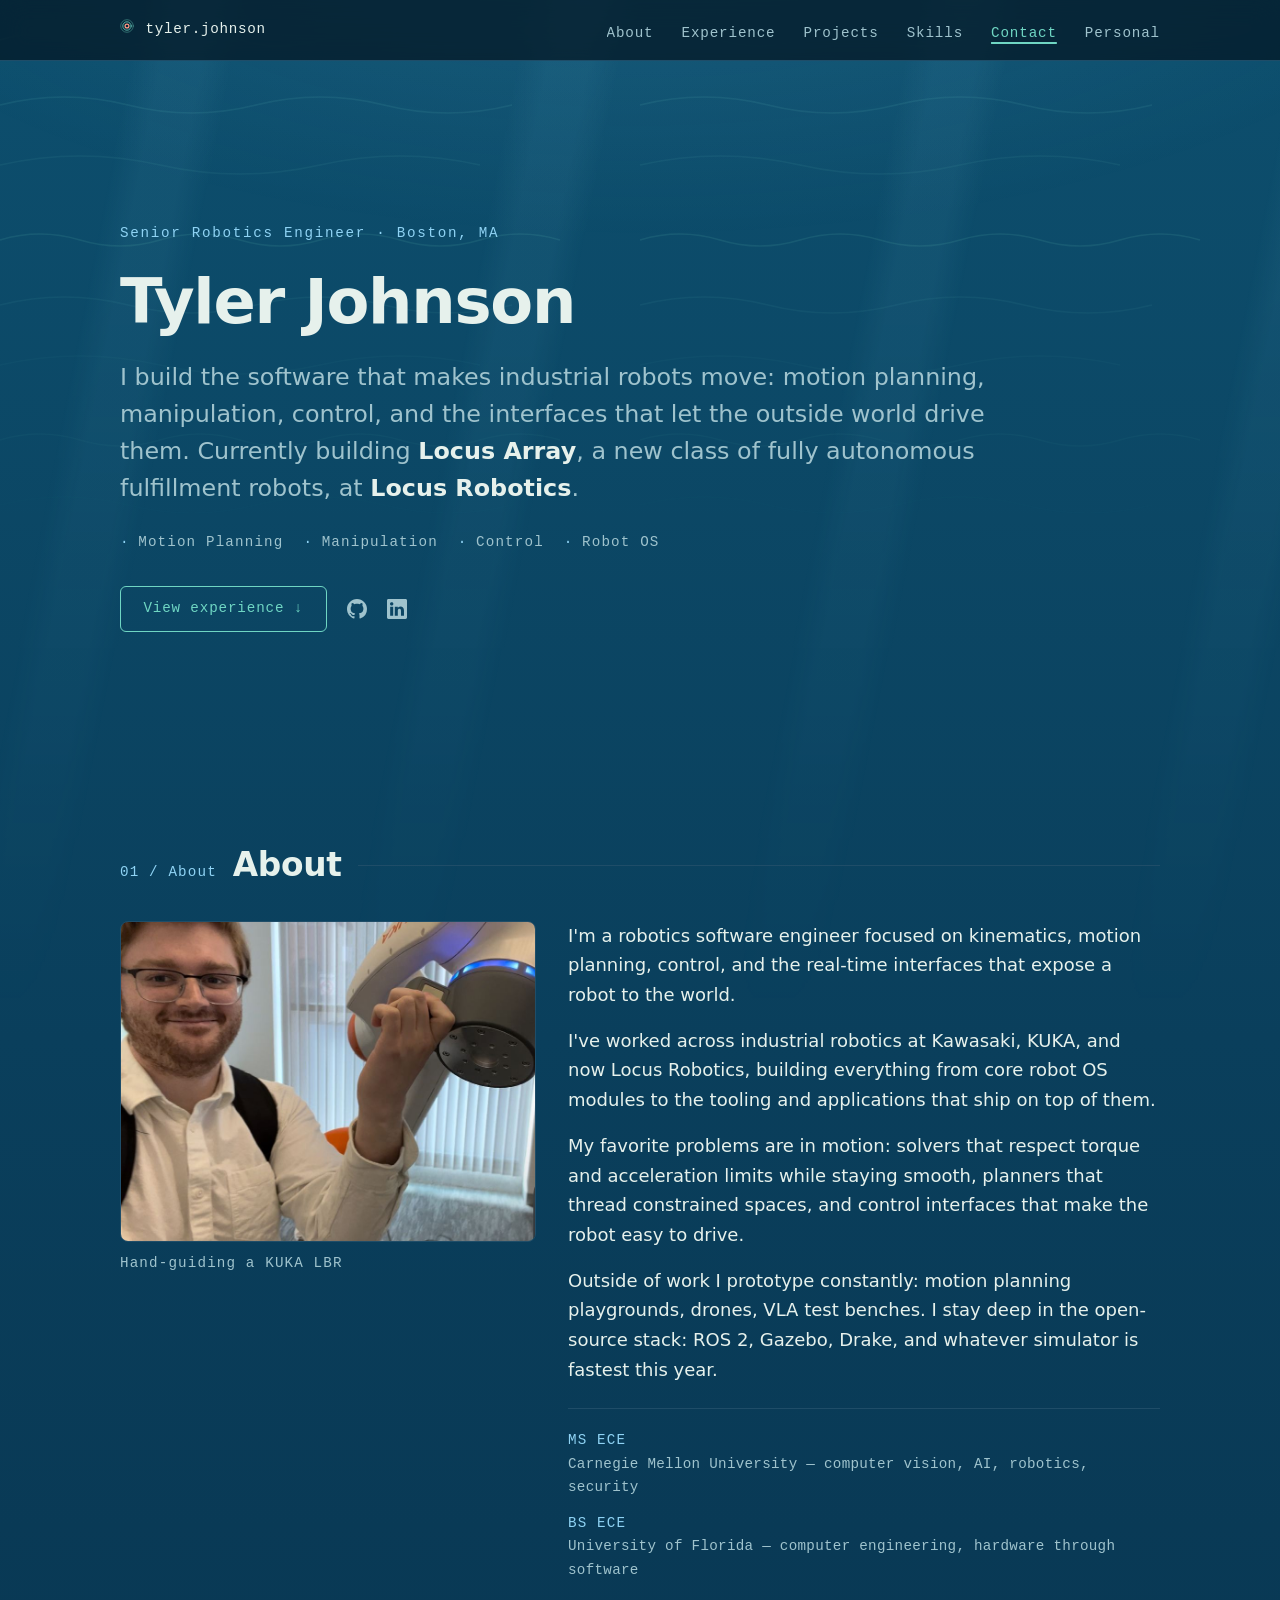
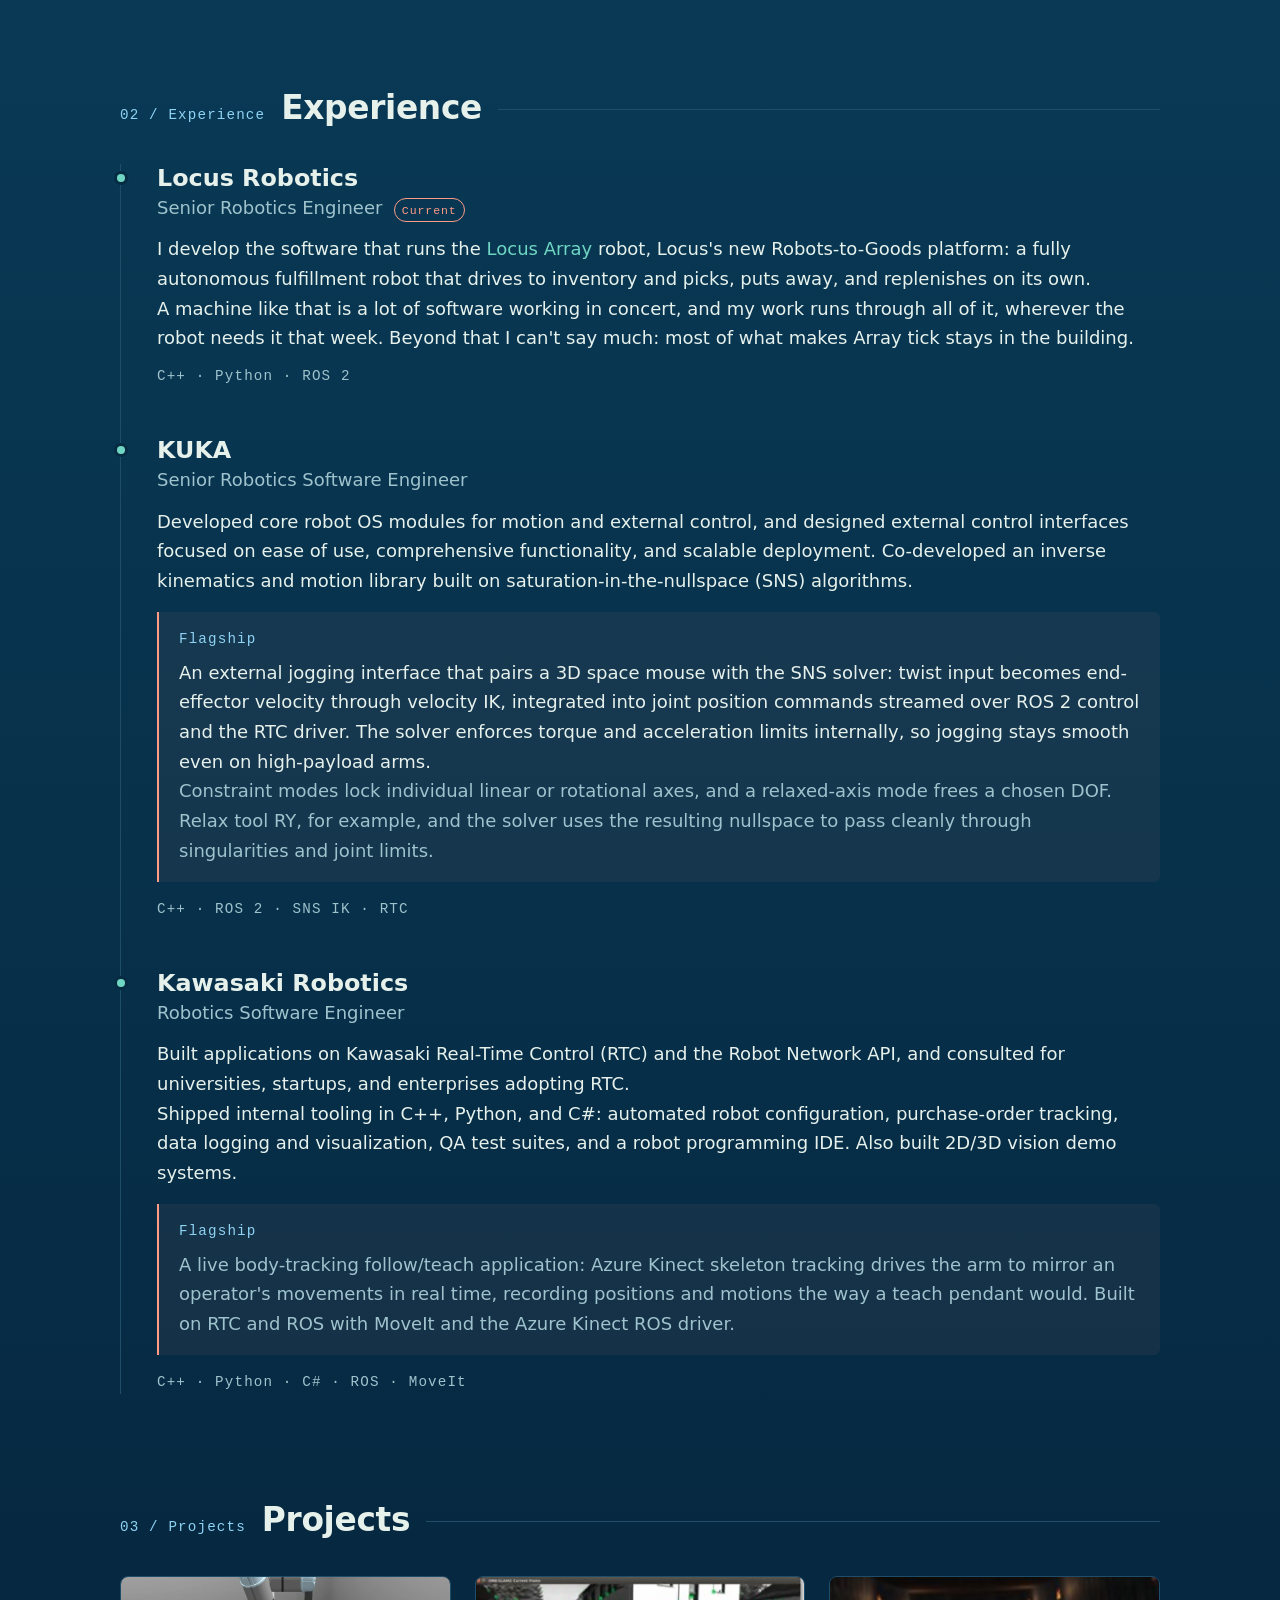
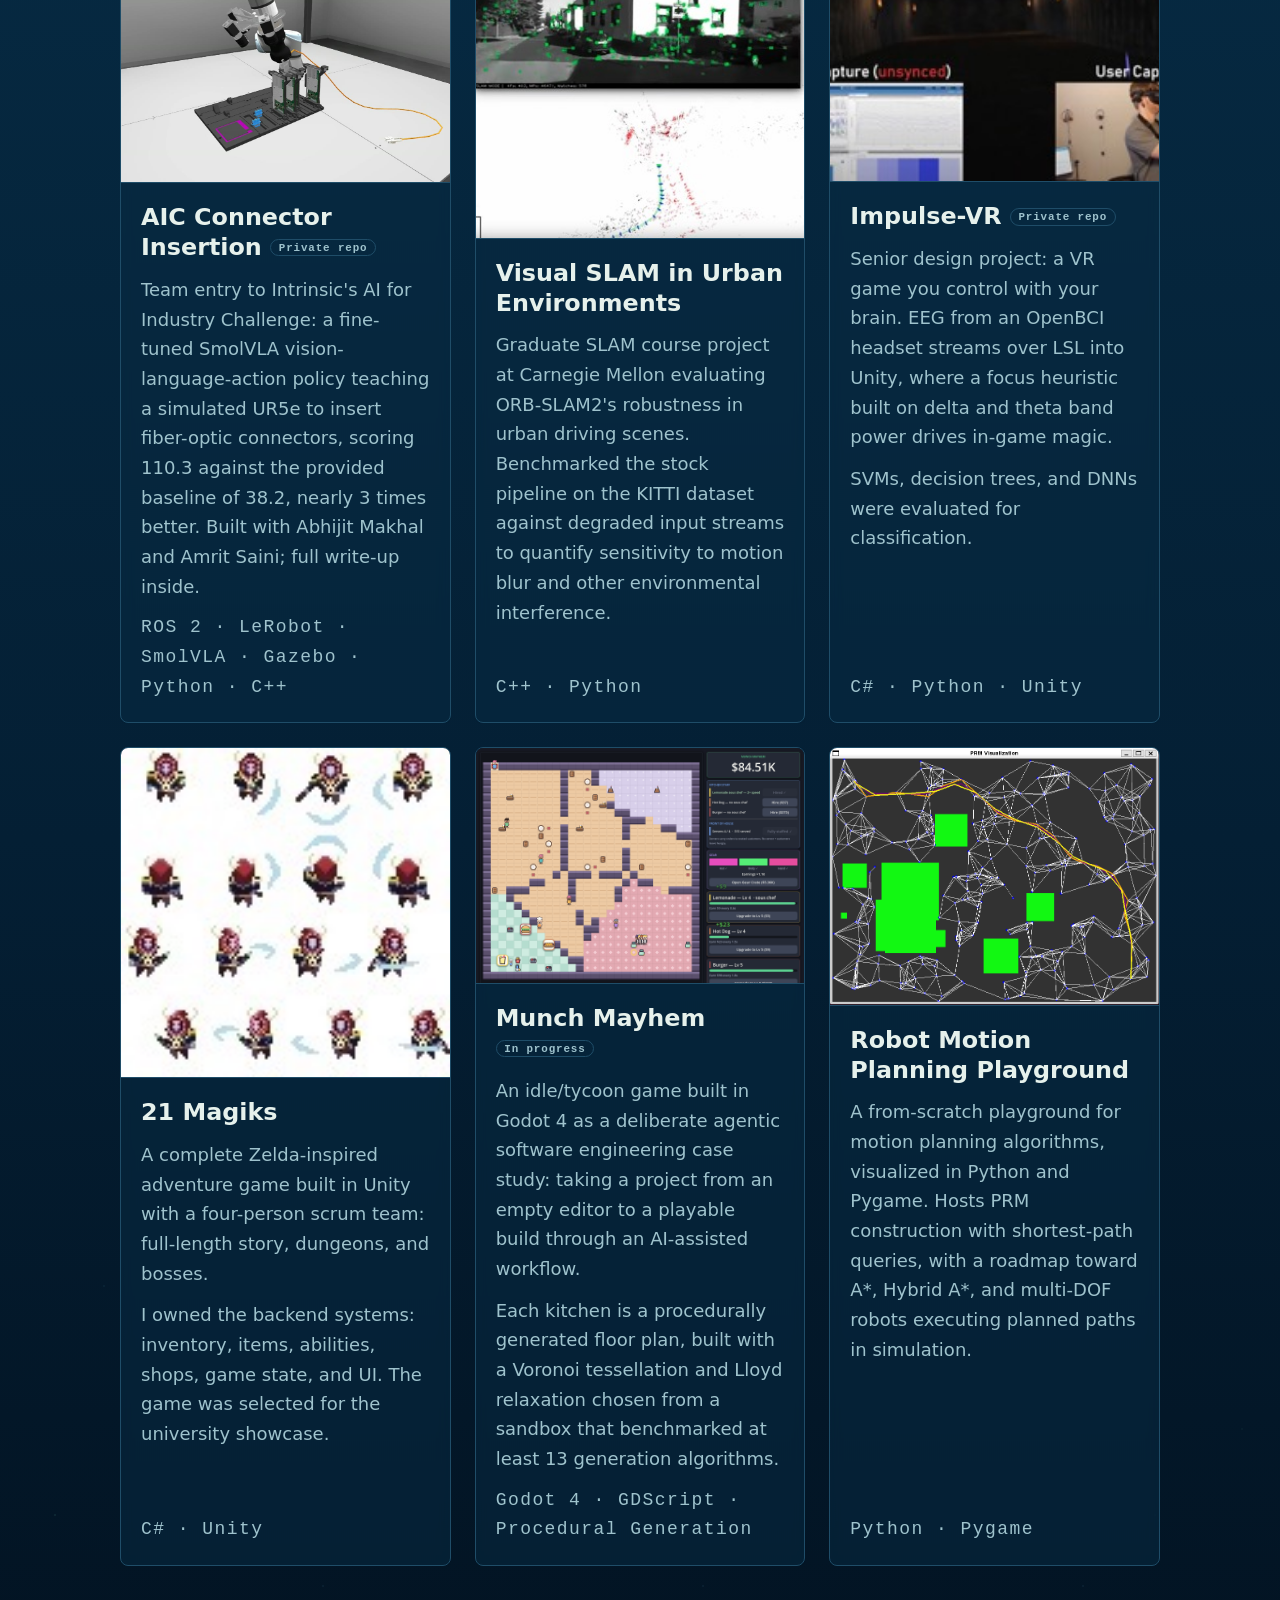
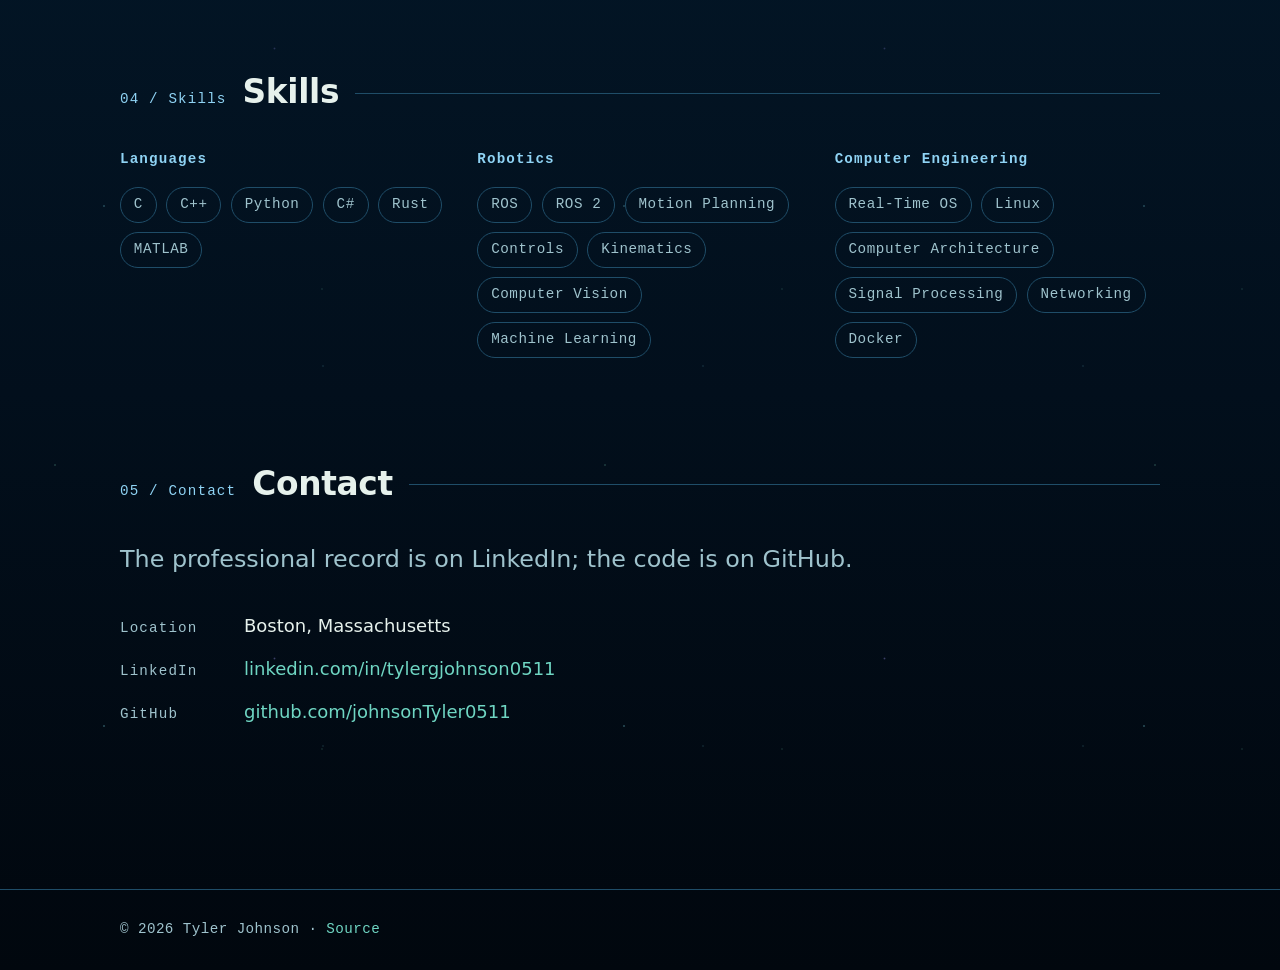
==== commit 2606a89b: "site: add personal page (hiking, collage art, sports, games) New personal.html mirrors the GitHub pr" ====
--- a/index.html
+++ b/index.html
@@ -70,6 +70,7 @@
         <li><a href="#projects">Projects</a></li>
         <li><a href="#skills">Skills</a></li>
         <li><a href="#contact">Contact</a></li>
+        <li><a href="personal.html">Personal</a></li>
       </ul>
     </nav>
   </header>
--- a/css/main.css
+++ b/css/main.css
@@ -933,3 +933,248 @@
   overflow-x: auto;
   max-width: 62em;
 }
+
+/* ===== 18. personal page ===== */
+/* one extra token: a fern green pulled from the collage series. used only
+   for this page's eyebrow and photo captions so the ocean palette still leads. */
+:root {
+  --moss: #b6d98c;
+}
+
+.eyebrow-moss {
+  color: var(--moss);
+}
+
+.profile-hero {
+  padding-block: clamp(2.5rem, 7vh, 4.5rem) 0;
+  display: grid;
+  gap: 1.5rem;
+}
+
+.profile-grid {
+  display: grid;
+  gap: 2rem;
+}
+
+.profile-card {
+  display: grid;
+  justify-items: start;
+  gap: 0.85rem;
+  padding: 1.5rem;
+  background: var(--bg-raised);
+  -webkit-backdrop-filter: blur(6px);
+  backdrop-filter: blur(6px);
+  border: 1px solid var(--border);
+  border-radius: 8px;
+}
+
+.avatar {
+  width: 8.5rem;
+  height: 8.5rem;
+  border-radius: 50%;
+  object-fit: cover;
+  border: 2px solid var(--accent);
+  box-shadow: 0 0 0 6px var(--accent-glow);
+}
+
+.profile-card h1 {
+  font-size: var(--step-2);
+  line-height: 1.1;
+  letter-spacing: -0.01em;
+}
+
+.handle {
+  margin-top: -0.5rem;
+  color: var(--text-muted);
+}
+
+.profile-bio {
+  color: var(--text-muted);
+}
+
+.profile-meta {
+  list-style: none;
+  display: grid;
+  gap: 0.45rem;
+  color: var(--text-muted);
+  letter-spacing: 0.02em;
+}
+
+.profile-meta .meta-label {
+  display: inline-block;
+  min-width: 5.5rem;
+  color: var(--accent-2);
+  letter-spacing: 0.08em;
+}
+
+.achievements li {
+  border-color: var(--pop);
+  color: var(--pop);
+}
+
+.readme {
+  display: grid;
+  gap: 1rem;
+  align-content: start;
+}
+
+.readme-path {
+  color: var(--text-muted);
+}
+
+.readme h2 {
+  font-size: var(--step-2);
+  line-height: 1.15;
+}
+
+.readme-list {
+  display: grid;
+  gap: 0.6rem;
+}
+
+.readme-list div {
+  display: flex;
+  gap: 0.85rem;
+  align-items: baseline;
+}
+
+.readme-list dt {
+  flex: none;
+  width: 1.6em;
+  text-align: center;
+  font-size: 1.15em;
+}
+
+.readme-list dd {
+  margin: 0;
+}
+
+.readme-h {
+  font-size: var(--step-1);
+  padding-top: 0.5rem;
+  border-top: 1px solid var(--border);
+}
+
+.readme-note {
+  color: var(--text-muted);
+}
+
+.photo-strip {
+  margin-top: 2rem;
+  list-style: none;
+  display: grid;
+  grid-template-columns: repeat(auto-fill, minmax(min(100%, 13rem), 1fr));
+  gap: 1rem;
+}
+
+.photo-strip li {
+  display: grid;
+  gap: 0.5rem;
+}
+
+.photo-strip img {
+  width: 100%;
+  aspect-ratio: 4 / 3;
+  object-fit: cover;
+  border: 1px solid var(--border);
+  border-radius: 8px;
+}
+
+.photo-strip .mono {
+  color: var(--moss);
+}
+
+.art-gallery {
+  margin-block: 2rem;
+  list-style: none;
+  display: grid;
+  grid-template-columns: repeat(auto-fill, minmax(min(100%, 20rem), 1fr));
+  gap: 1.5rem;
+}
+
+.art-gallery li {
+  display: grid;
+  gap: 0.6rem;
+}
+
+.art-gallery a {
+  display: block;
+  border: 1px solid var(--border);
+  border-radius: 8px;
+  overflow: hidden;
+  background: #0b0908;
+  transition: border-color 0.2s, transform 0.2s;
+}
+
+.art-gallery a:hover,
+.art-gallery a:focus-visible {
+  border-color: var(--pop);
+  transform: translateY(-3px);
+  outline-offset: 4px;
+}
+
+.art-gallery img {
+  width: 100%;
+  aspect-ratio: 3 / 2;
+  object-fit: cover;
+}
+
+.art-gallery figure {
+  margin: 0;
+}
+
+.art-gallery figcaption {
+  color: var(--text-muted);
+}
+
+.prose .eq sub {
+  font-size: 0.7em;
+}
+
+.sport-list {
+  list-style: none;
+  display: grid;
+  gap: 1.5rem;
+  grid-template-columns: repeat(auto-fit, minmax(min(100%, 18rem), 1fr));
+}
+
+.sport-list li {
+  display: flex;
+  gap: 1.1rem;
+  align-items: flex-start;
+  padding: 1.25rem;
+  border: 1px solid var(--border);
+  border-radius: 8px;
+  background: var(--bg-raised);
+}
+
+.sport-list svg {
+  flex: none;
+  color: var(--accent);
+}
+
+.sport-list h3 {
+  font-size: var(--step-1);
+  line-height: 1.2;
+  margin-bottom: 0.35rem;
+}
+
+.sport-list p {
+  color: var(--text-muted);
+}
+
+.games-chips {
+  margin-top: 1.5rem;
+}
+
+@media (min-width: 768px) {
+  .profile-grid {
+    grid-template-columns: 300px 1fr;
+    align-items: start;
+  }
+
+  .profile-card {
+    position: sticky;
+    top: 5rem;
+  }
+}
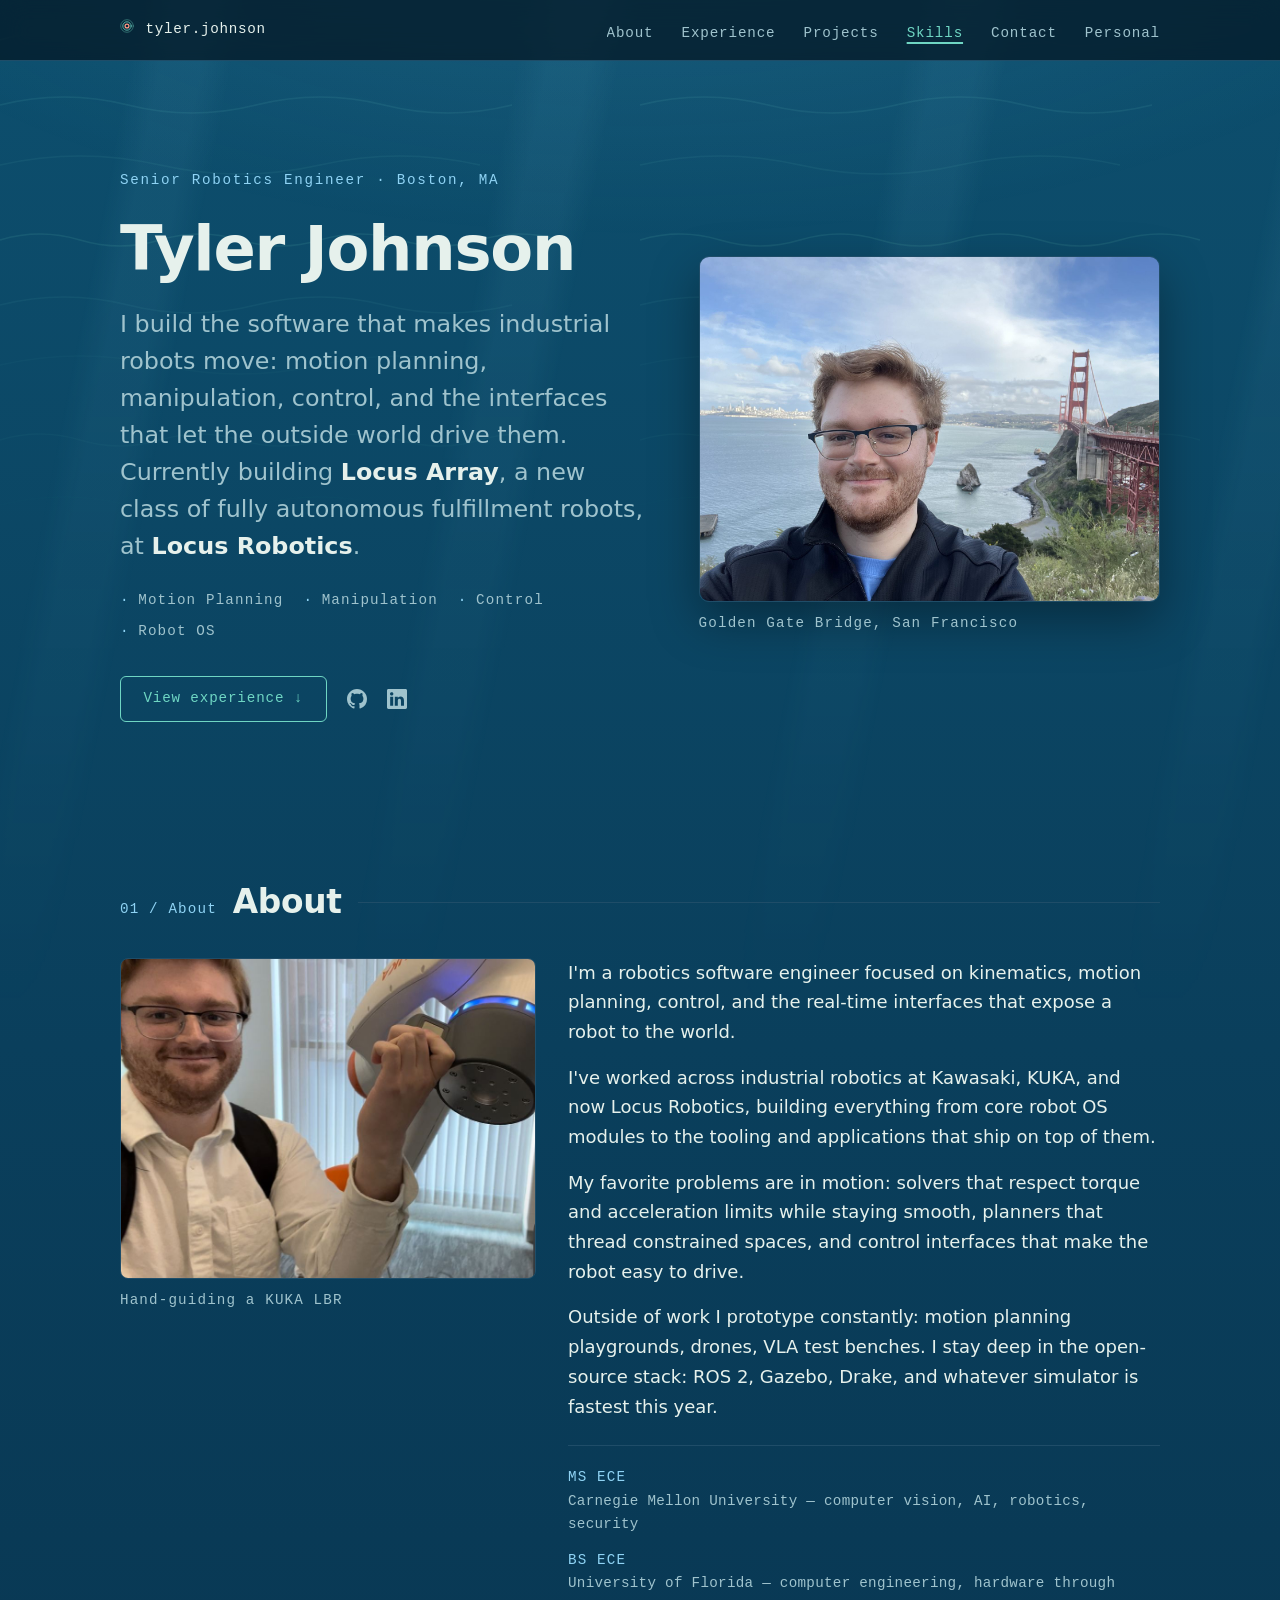
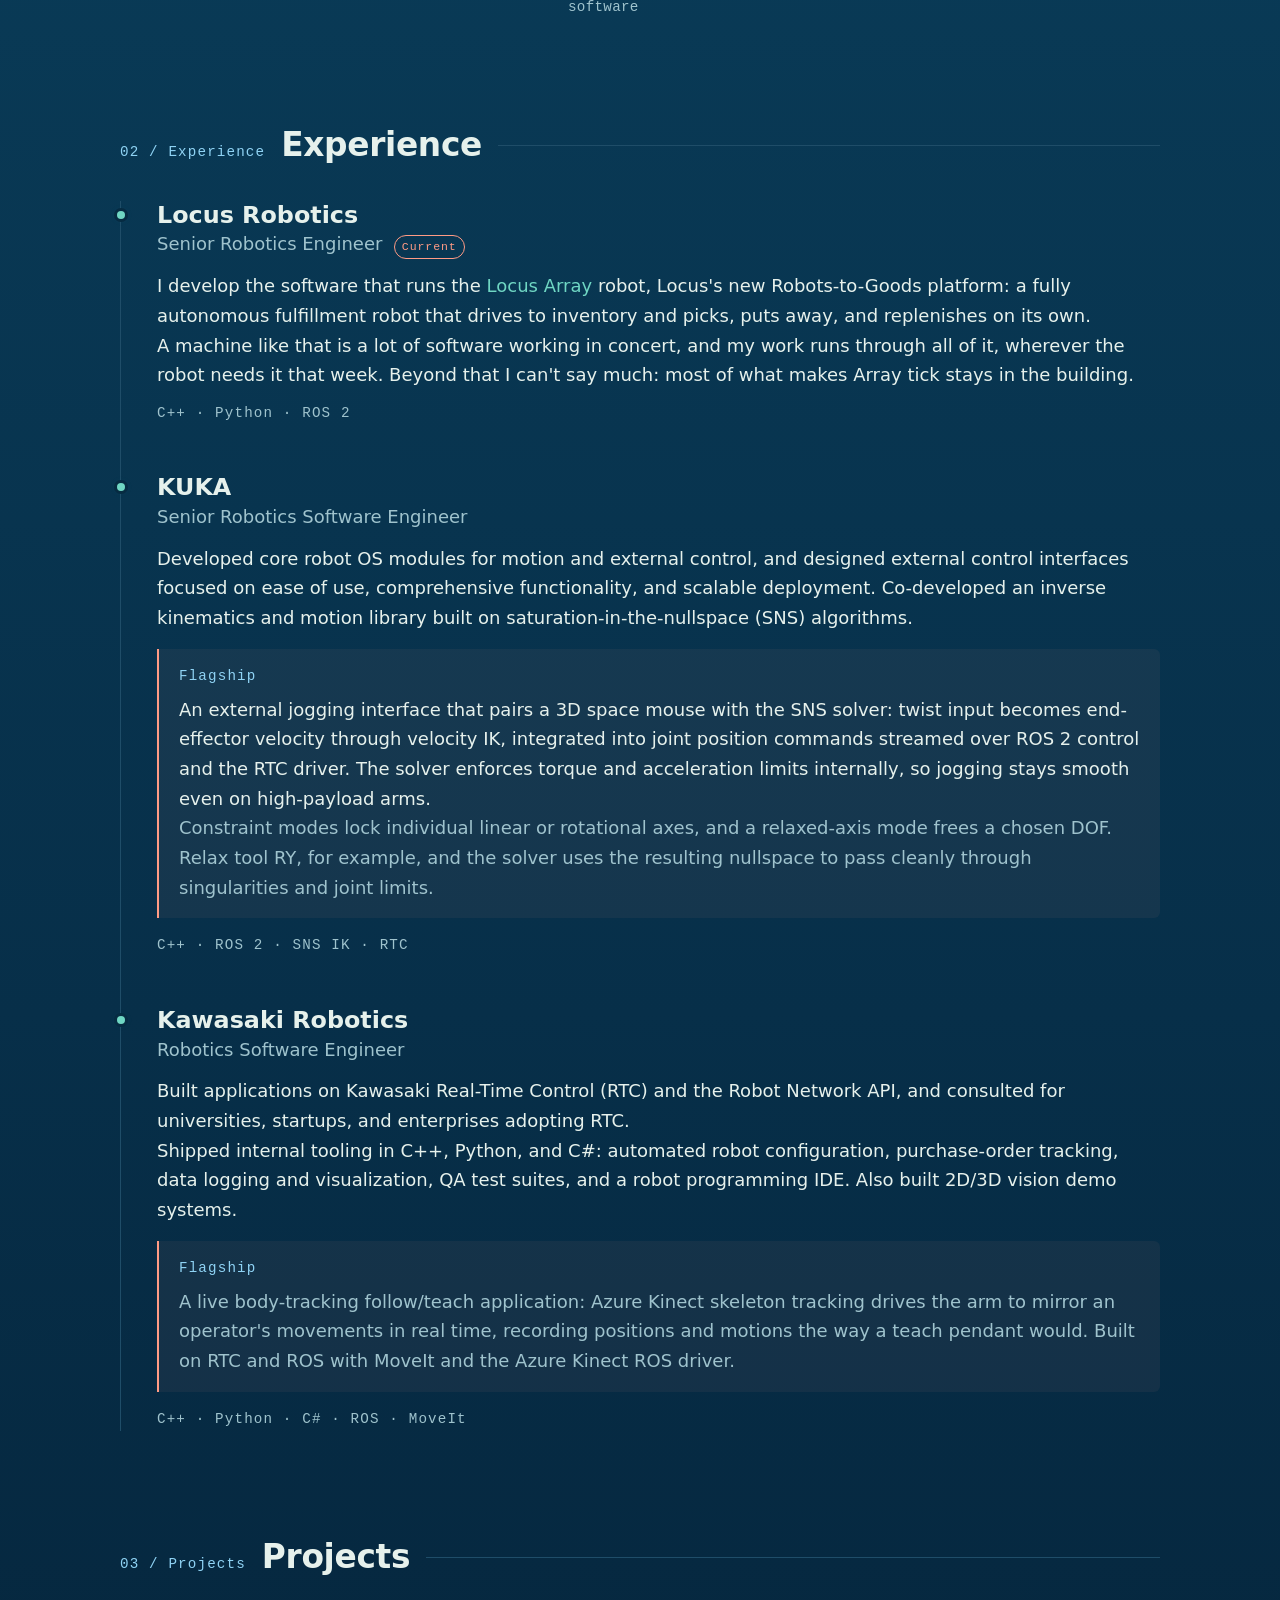
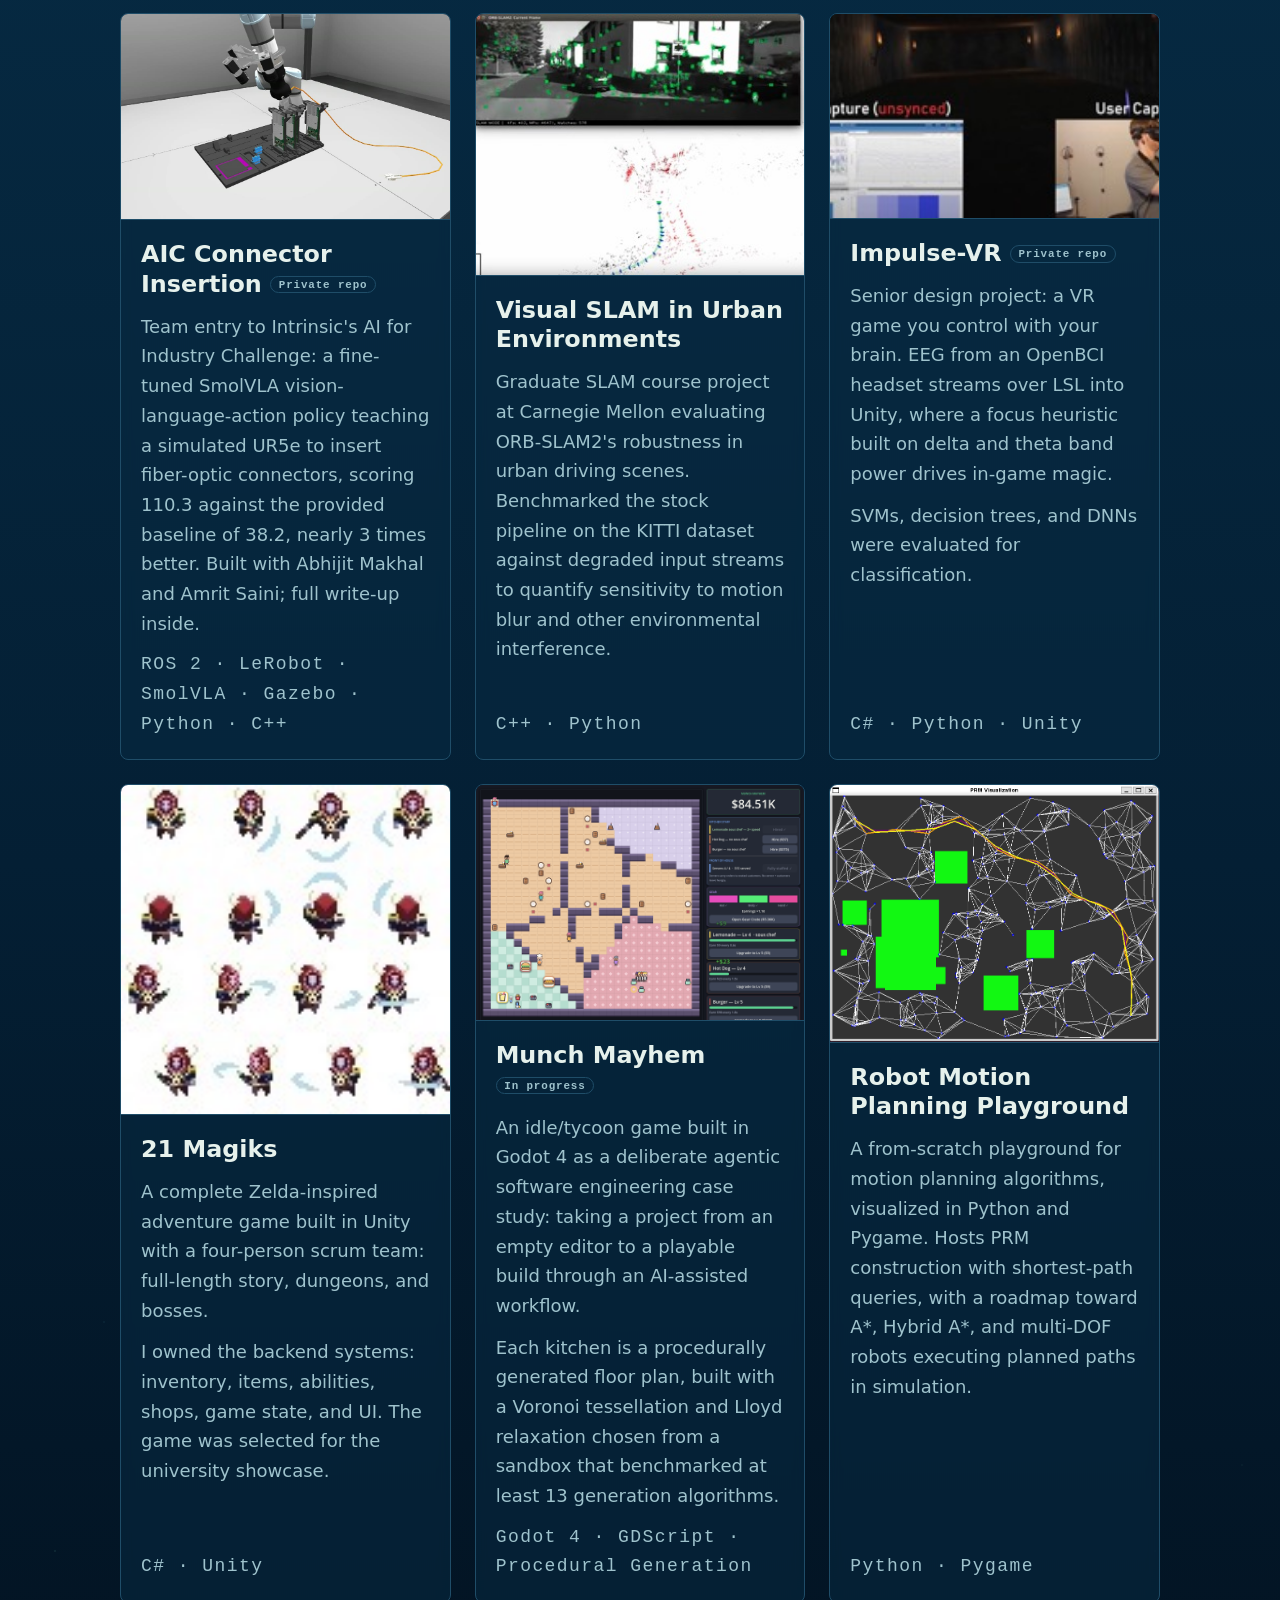
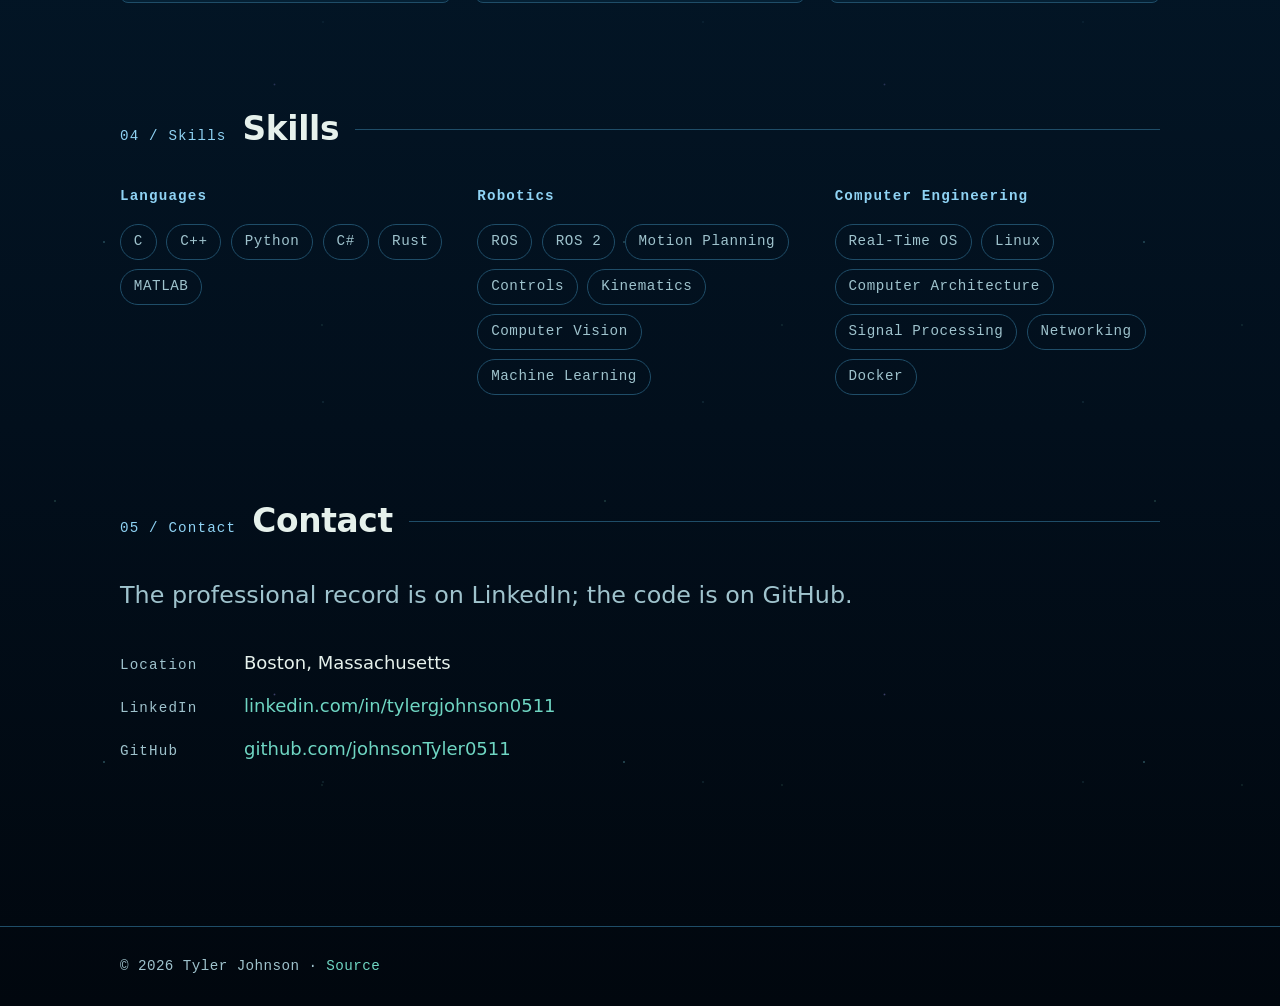
==== commit ccd6f544: "site: Golden Gate welcome photo on the home page, cat and Japan photos on the personal page Home her" ====
--- a/index.html
+++ b/index.html
@@ -79,34 +79,43 @@
 
     <!-- ============================== Hero ============================== -->
     <section class="hero container" id="top">
-      <p class="mono eyebrow">Senior Robotics Engineer · Boston, MA</p>
-      <h1>Tyler Johnson</h1>
-      <p class="hero-tagline">
-        I build the software that makes industrial robots move: motion planning, manipulation,
-        control, and the interfaces that let the outside world drive them. Currently building
-        <strong>Locus Array</strong>, a new class of fully autonomous fulfillment robots, at
-        <strong>Locus Robotics</strong>.
-      </p>
-      <ul class="hero-chips mono" aria-label="Focus areas">
-        <li>Motion Planning</li>
-        <li>Manipulation</li>
-        <li>Control</li>
-        <li>Robot OS</li>
-      </ul>
-      <div class="hero-actions">
-        <a class="btn" href="#experience">View experience <span aria-hidden="true">&darr;</span></a>
-        <a class="icon-link" href="https://github.com/johnsonTyler0511" target="_blank" rel="noopener">
-          <svg viewBox="0 0 16 16" width="20" height="20" fill="currentColor" aria-hidden="true">
-            <path d="M8 0C3.58 0 0 3.58 0 8c0 3.54 2.29 6.53 5.47 7.59.4.07.55-.17.55-.38 0-.19-.01-.82-.01-1.49-2.01.37-2.53-.49-2.69-.94-.09-.23-.48-.94-.82-1.13-.28-.15-.68-.52-.01-.53.63-.01 1.08.58 1.23.82.72 1.21 1.87.87 2.33.66.07-.52.28-.87.51-1.07-1.78-.2-3.64-.89-3.64-3.95 0-.87.31-1.59.82-2.15-.08-.2-.36-1.02.08-2.12 0 0 .67-.21 2.2.82.64-.18 1.32-.27 2-.27s1.36.09 2 .27c1.53-1.04 2.2-.82 2.2-.82.44 1.1.16 1.92.08 2.12.51.56.82 1.27.82 2.15 0 3.07-1.87 3.75-3.65 3.95.29.25.54.73.54 1.48 0 1.07-.01 1.93-.01 2.2 0 .21.15.46.55.38A8.01 8.01 0 0 0 16 8c0-4.42-3.58-8-8-8z"/>
-          </svg>
-          <span class="visually-hidden">GitHub</span>
-        </a>
-        <a class="icon-link" href="https://www.linkedin.com/in/tylergjohnson0511" target="_blank" rel="noopener">
-          <svg viewBox="0 0 16 16" width="20" height="20" fill="currentColor" aria-hidden="true">
-            <path d="M0 1.146C0 .513.526 0 1.175 0h13.65C15.474 0 16 .513 16 1.146v13.708c0 .633-.526 1.146-1.175 1.146H1.175C.526 16 0 15.487 0 14.854V1.146zm4.943 12.248V6.169H2.542v7.225h2.401zm-1.2-8.212c.837 0 1.358-.554 1.358-1.248-.015-.709-.52-1.248-1.342-1.248-.822 0-1.359.54-1.359 1.248 0 .694.521 1.248 1.327 1.248h.016zm4.908 8.212V9.359c0-.216.016-.432.08-.586.173-.431.568-.878 1.232-.878.869 0 1.216.662 1.216 1.634v3.865h2.401V9.25c0-2.22-1.184-3.252-2.764-3.252-1.274 0-1.845.7-2.165 1.193v.025h-.016a5.54 5.54 0 0 1 .016-.025V6.169h-2.4c.03.678 0 7.225 0 7.225h2.4z"/>
-          </svg>
-          <span class="visually-hidden">LinkedIn</span>
-        </a>
+      <div class="hero-grid">
+        <div class="hero-text">
+          <p class="mono eyebrow">Senior Robotics Engineer · Boston, MA</p>
+          <h1>Tyler Johnson</h1>
+          <p class="hero-tagline">
+            I build the software that makes industrial robots move: motion planning, manipulation,
+            control, and the interfaces that let the outside world drive them. Currently building
+            <strong>Locus Array</strong>, a new class of fully autonomous fulfillment robots, at
+            <strong>Locus Robotics</strong>.
+          </p>
+          <ul class="hero-chips mono" aria-label="Focus areas">
+            <li>Motion Planning</li>
+            <li>Manipulation</li>
+            <li>Control</li>
+            <li>Robot OS</li>
+          </ul>
+          <div class="hero-actions">
+            <a class="btn" href="#experience">View experience <span aria-hidden="true">&darr;</span></a>
+            <a class="icon-link" href="https://github.com/johnsonTyler0511" target="_blank" rel="noopener">
+              <svg viewBox="0 0 16 16" width="20" height="20" fill="currentColor" aria-hidden="true">
+                <path d="M8 0C3.58 0 0 3.58 0 8c0 3.54 2.29 6.53 5.47 7.59.4.07.55-.17.55-.38 0-.19-.01-.82-.01-1.49-2.01.37-2.53-.49-2.69-.94-.09-.23-.48-.94-.82-1.13-.28-.15-.68-.52-.01-.53.63-.01 1.08.58 1.23.82.72 1.21 1.87.87 2.33.66.07-.52.28-.87.51-1.07-1.78-.2-3.64-.89-3.64-3.95 0-.87.31-1.59.82-2.15-.08-.2-.36-1.02.08-2.12 0 0 .67-.21 2.2.82.64-.18 1.32-.27 2-.27s1.36.09 2 .27c1.53-1.04 2.2-.82 2.2-.82.44 1.1.16 1.92.08 2.12.51.56.82 1.27.82 2.15 0 3.07-1.87 3.75-3.65 3.95.29.25.54.73.54 1.48 0 1.07-.01 1.93-.01 2.2 0 .21.15.46.55.38A8.01 8.01 0 0 0 16 8c0-4.42-3.58-8-8-8z"/>
+              </svg>
+              <span class="visually-hidden">GitHub</span>
+            </a>
+            <a class="icon-link" href="https://www.linkedin.com/in/tylergjohnson0511" target="_blank" rel="noopener">
+              <svg viewBox="0 0 16 16" width="20" height="20" fill="currentColor" aria-hidden="true">
+                <path d="M0 1.146C0 .513.526 0 1.175 0h13.65C15.474 0 16 .513 16 1.146v13.708c0 .633-.526 1.146-1.175 1.146H1.175C.526 16 0 15.487 0 14.854V1.146zm4.943 12.248V6.169H2.542v7.225h2.401zm-1.2-8.212c.837 0 1.358-.554 1.358-1.248-.015-.709-.52-1.248-1.342-1.248-.822 0-1.359.54-1.359 1.248 0 .694.521 1.248 1.327 1.248h.016zm4.908 8.212V9.359c0-.216.016-.432.08-.586.173-.431.568-.878 1.232-.878.869 0 1.216.662 1.216 1.634v3.865h2.401V9.25c0-2.22-1.184-3.252-2.764-3.252-1.274 0-1.845.7-2.165 1.193v.025h-.016a5.54 5.54 0 0 1 .016-.025V6.169h-2.4c.03.678 0 7.225 0 7.225h2.4z"/>
+              </svg>
+              <span class="visually-hidden">LinkedIn</span>
+            </a>
+          </div>
+        </div>
+        <figure class="hero-photo">
+          <img src="images/golden-gate.jpg" alt="Tyler in front of the Golden Gate Bridge, with San Francisco across the bay"
+            width="1600" height="1200" fetchpriority="high" decoding="async">
+          <figcaption class="mono">Golden Gate Bridge, San Francisco</figcaption>
+        </figure>
       </div>
     </section>
 
--- a/css/main.css
+++ b/css/main.css
@@ -404,6 +404,36 @@
   margin-top: 0.5rem;
 }
 
+/* welcome photo next to the hero text; stacks under the text on phones */
+.hero-grid {
+  display: grid;
+  gap: 2rem;
+  align-items: center;
+}
+
+.hero-text {
+  display: grid;
+  gap: 1.5rem;
+}
+
+.hero-photo {
+  margin: 0;
+  max-width: 34rem;
+}
+
+.hero-photo img {
+  width: 100%;
+  height: auto;
+  border: 1px solid var(--border);
+  border-radius: 10px;
+  box-shadow: 0 18px 48px rgba(0, 0, 0, 0.35);
+}
+
+.hero-photo figcaption {
+  margin-top: 0.6rem;
+  color: var(--text-muted);
+}
+
 .btn {
   display: inline-block;
   padding: 0.65rem 1.4rem;
@@ -791,6 +821,20 @@
 
 /* ===== 16. media queries ===== */
 @media (min-width: 768px) {
+  .hero-grid {
+    grid-template-columns: 1.15fr 1fr;
+    gap: 3rem;
+  }
+
+  .hero-photo {
+    justify-self: end;
+  }
+
+  .photo-panel {
+    grid-template-columns: minmax(240px, 42%) 1fr;
+    align-items: center;
+  }
+
   .about-grid {
     /* photo column scales with the viewport: 280px on a tablet, ~40% of the grid on a desktop */
     grid-template-columns: minmax(280px, 40%) 1fr;
@@ -935,246 +979,153 @@
 }
 
 /* ===== 18. personal page ===== */
-/* one extra token: a fern green pulled from the collage series. used only
-   for this page's eyebrow and photo captions so the ocean palette still leads. */
-:root {
-  --moss: #b6d98c;
-}
-
-.eyebrow-moss {
-  color: var(--moss);
-}
-
-.profile-hero {
-  padding-block: clamp(2.5rem, 7vh, 4.5rem) 0;
+/* this page leaves the ocean behind: one of the collages is the page
+   background, and the text sits in dark glass panels on top of it. */
+body.personal {
+  background: #121010;
+  color: #f1ede6;
+}
+
+/* switch off the surface waves, sun rays and plankton for this page */
+body.personal::before,
+body.personal::after {
+  content: none;
+}
+
+html:has(body.personal)::after {
+  content: none;
+}
+
+/* the image url is set inline on the div in personal.html so it resolves
+   relative to the page, not to this stylesheet */
+.collage-bg {
+  position: fixed;
+  inset: 0;
+  z-index: -1;
+  background-color: #121010;
+  background-position: center;
+  background-size: cover;
+  background-repeat: no-repeat;
+}
+
+.collage-bg::after {
+  content: "";
+  position: absolute;
+  inset: 0;
+  background: linear-gradient(to bottom, rgba(10, 8, 8, 0.35), rgba(10, 8, 8, 0.15) 40%, rgba(10, 8, 8, 0.55));
+}
+
+body.personal .site-header {
+  background: rgba(12, 10, 10, 0.6);
+  border-bottom-color: rgba(255, 255, 255, 0.12);
+}
+
+body.personal .brand,
+body.personal .nav-links a {
+  color: #e9e3da;
+}
+
+body.personal .nav-links a:hover,
+body.personal .nav-links a:focus-visible,
+body.personal .nav-links a[aria-current] {
+  color: #ffb79f;
+}
+
+.personal-main {
   display: grid;
   gap: 1.5rem;
-}
-
-.profile-grid {
-  display: grid;
-  gap: 2rem;
-}
-
-.profile-card {
-  display: grid;
-  justify-items: start;
-  gap: 0.85rem;
-  padding: 1.5rem;
-  background: var(--bg-raised);
-  -webkit-backdrop-filter: blur(6px);
-  backdrop-filter: blur(6px);
-  border: 1px solid var(--border);
-  border-radius: 8px;
-}
-
-.avatar {
-  width: 8.5rem;
-  height: 8.5rem;
-  border-radius: 50%;
-  object-fit: cover;
-  border: 2px solid var(--accent);
-  box-shadow: 0 0 0 6px var(--accent-glow);
-}
-
-.profile-card h1 {
-  font-size: var(--step-2);
-  line-height: 1.1;
-  letter-spacing: -0.01em;
-}
-
-.handle {
-  margin-top: -0.5rem;
-  color: var(--text-muted);
-}
-
-.profile-bio {
-  color: var(--text-muted);
-}
-
-.profile-meta {
-  list-style: none;
-  display: grid;
-  gap: 0.45rem;
-  color: var(--text-muted);
-  letter-spacing: 0.02em;
-}
-
-.profile-meta .meta-label {
-  display: inline-block;
-  min-width: 5.5rem;
-  color: var(--accent-2);
-  letter-spacing: 0.08em;
-}
-
-.achievements li {
-  border-color: var(--pop);
-  color: var(--pop);
-}
-
-.readme {
+  padding-block: clamp(2.5rem, 8vh, 5rem);
+  max-width: 52rem;
+}
+
+.panel {
+  padding: clamp(1.25rem, 3vw, 2rem);
+  background: rgba(12, 10, 10, 0.68);
+  -webkit-backdrop-filter: blur(10px);
+  backdrop-filter: blur(10px);
+  border: 1px solid rgba(255, 255, 255, 0.12);
+  border-radius: 10px;
   display: grid;
   gap: 1rem;
-  align-content: start;
-}
-
-.readme-path {
-  color: var(--text-muted);
-}
-
-.readme h2 {
+}
+
+.panel h1 {
+  font-size: var(--step-3);
+  line-height: 1.05;
+  letter-spacing: -0.02em;
+}
+
+.panel h2 {
   font-size: var(--step-2);
   line-height: 1.15;
 }
 
 .readme-list {
-  display: grid;
-  gap: 0.6rem;
-}
-
-.readme-list div {
+  list-style: none;
+  display: grid;
+  gap: 0.7rem;
+  font-size: var(--step-1);
+  line-height: 1.5;
+}
+
+.readme-list li {
   display: flex;
   gap: 0.85rem;
   align-items: baseline;
 }
 
-.readme-list dt {
+.readme-list .emoji {
   flex: none;
-  width: 1.6em;
+  width: 1.5em;
   text-align: center;
-  font-size: 1.15em;
-}
-
-.readme-list dd {
+}
+
+.readme-list.plain {
+  font-size: var(--step-0);
+  color: #d9d2c7;
+}
+
+.readme-list.plain li {
+  display: list-item;
+  list-style: disc;
+  margin-left: 1.2em;
+}
+
+/* panels with a photo beside the text */
+.photo-panel {
+  gap: 1.25rem;
+}
+
+.photo-panel figure {
   margin: 0;
 }
 
-.readme-h {
-  font-size: var(--step-1);
-  padding-top: 0.5rem;
-  border-top: 1px solid var(--border);
-}
-
-.readme-note {
-  color: var(--text-muted);
-}
-
-.photo-strip {
-  margin-top: 2rem;
-  list-style: none;
-  display: grid;
-  grid-template-columns: repeat(auto-fill, minmax(min(100%, 13rem), 1fr));
-  gap: 1rem;
-}
-
-.photo-strip li {
-  display: grid;
-  gap: 0.5rem;
-}
-
-.photo-strip img {
+.photo-panel img {
   width: 100%;
-  aspect-ratio: 4 / 3;
-  object-fit: cover;
-  border: 1px solid var(--border);
+  height: auto;
   border-radius: 8px;
-}
-
-.photo-strip .mono {
-  color: var(--moss);
-}
-
-.art-gallery {
-  margin-block: 2rem;
-  list-style: none;
-  display: grid;
-  grid-template-columns: repeat(auto-fill, minmax(min(100%, 20rem), 1fr));
-  gap: 1.5rem;
-}
-
-.art-gallery li {
-  display: grid;
-  gap: 0.6rem;
-}
-
-.art-gallery a {
-  display: block;
-  border: 1px solid var(--border);
-  border-radius: 8px;
-  overflow: hidden;
-  background: #0b0908;
-  transition: border-color 0.2s, transform 0.2s;
-}
-
-.art-gallery a:hover,
-.art-gallery a:focus-visible {
-  border-color: var(--pop);
-  transform: translateY(-3px);
-  outline-offset: 4px;
-}
-
-.art-gallery img {
-  width: 100%;
-  aspect-ratio: 3 / 2;
-  object-fit: cover;
-}
-
-.art-gallery figure {
-  margin: 0;
-}
-
-.art-gallery figcaption {
-  color: var(--text-muted);
-}
-
-.prose .eq sub {
-  font-size: 0.7em;
-}
-
-.sport-list {
-  list-style: none;
-  display: grid;
-  gap: 1.5rem;
-  grid-template-columns: repeat(auto-fit, minmax(min(100%, 18rem), 1fr));
-}
-
-.sport-list li {
-  display: flex;
-  gap: 1.1rem;
-  align-items: flex-start;
-  padding: 1.25rem;
-  border: 1px solid var(--border);
-  border-radius: 8px;
-  background: var(--bg-raised);
-}
-
-.sport-list svg {
-  flex: none;
-  color: var(--accent);
-}
-
-.sport-list h3 {
-  font-size: var(--step-1);
-  line-height: 1.2;
-  margin-bottom: 0.35rem;
-}
-
-.sport-list p {
-  color: var(--text-muted);
-}
-
-.games-chips {
-  margin-top: 1.5rem;
-}
-
-@media (min-width: 768px) {
-  .profile-grid {
-    grid-template-columns: 300px 1fr;
-    align-items: start;
-  }
-
-  .profile-card {
-    position: sticky;
-    top: 5rem;
-  }
-}
+  border: 1px solid rgba(255, 255, 255, 0.16);
+}
+
+.photo-panel figcaption {
+  margin-top: 0.5rem;
+  color: #bdb5aa;
+}
+
+.photo-panel p {
+  font-size: var(--step-0);
+  color: #d9d2c7;
+  line-height: 1.55;
+}
+
+.photo-panel p + p {
+  margin-top: 0.75rem;
+}
+
+body.personal .site-footer {
+  border-top-color: rgba(255, 255, 255, 0.12);
+}
+
+body.personal .site-footer .mono {
+  color: #bdb5aa;
+}
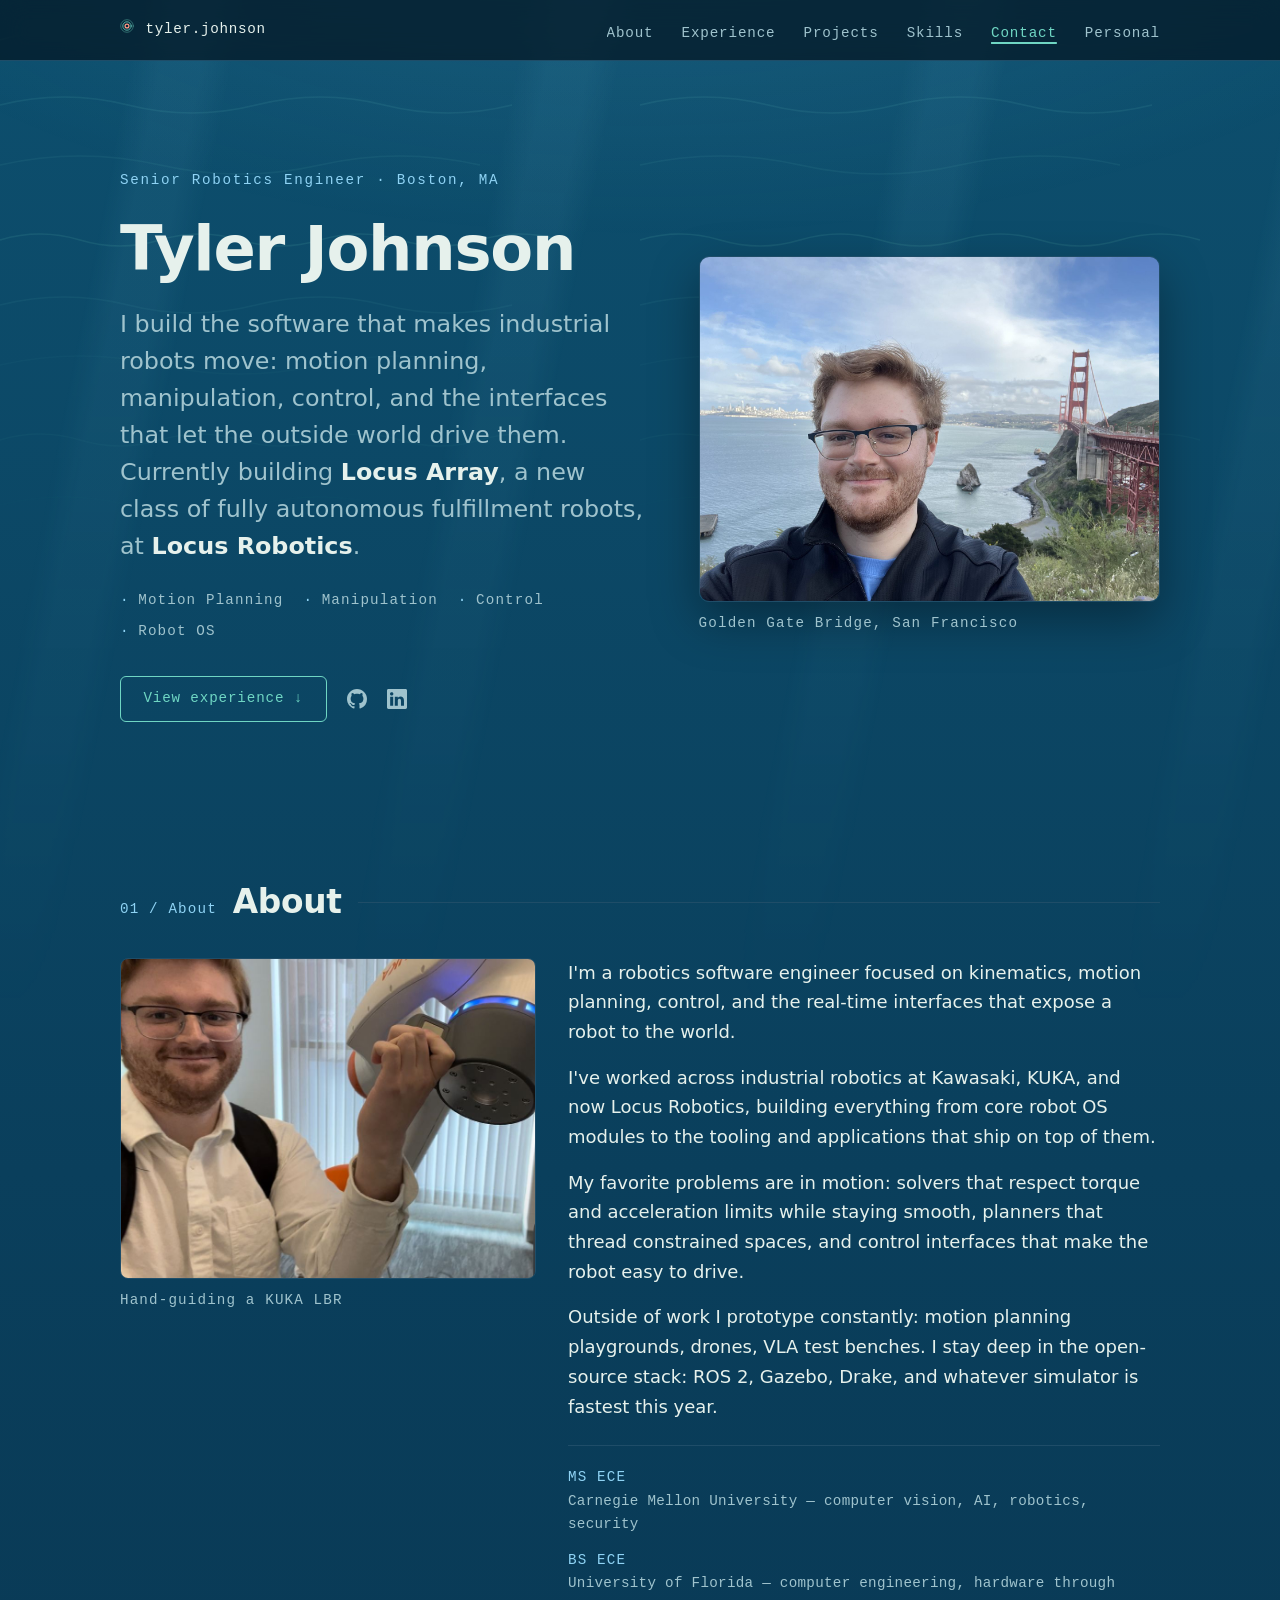
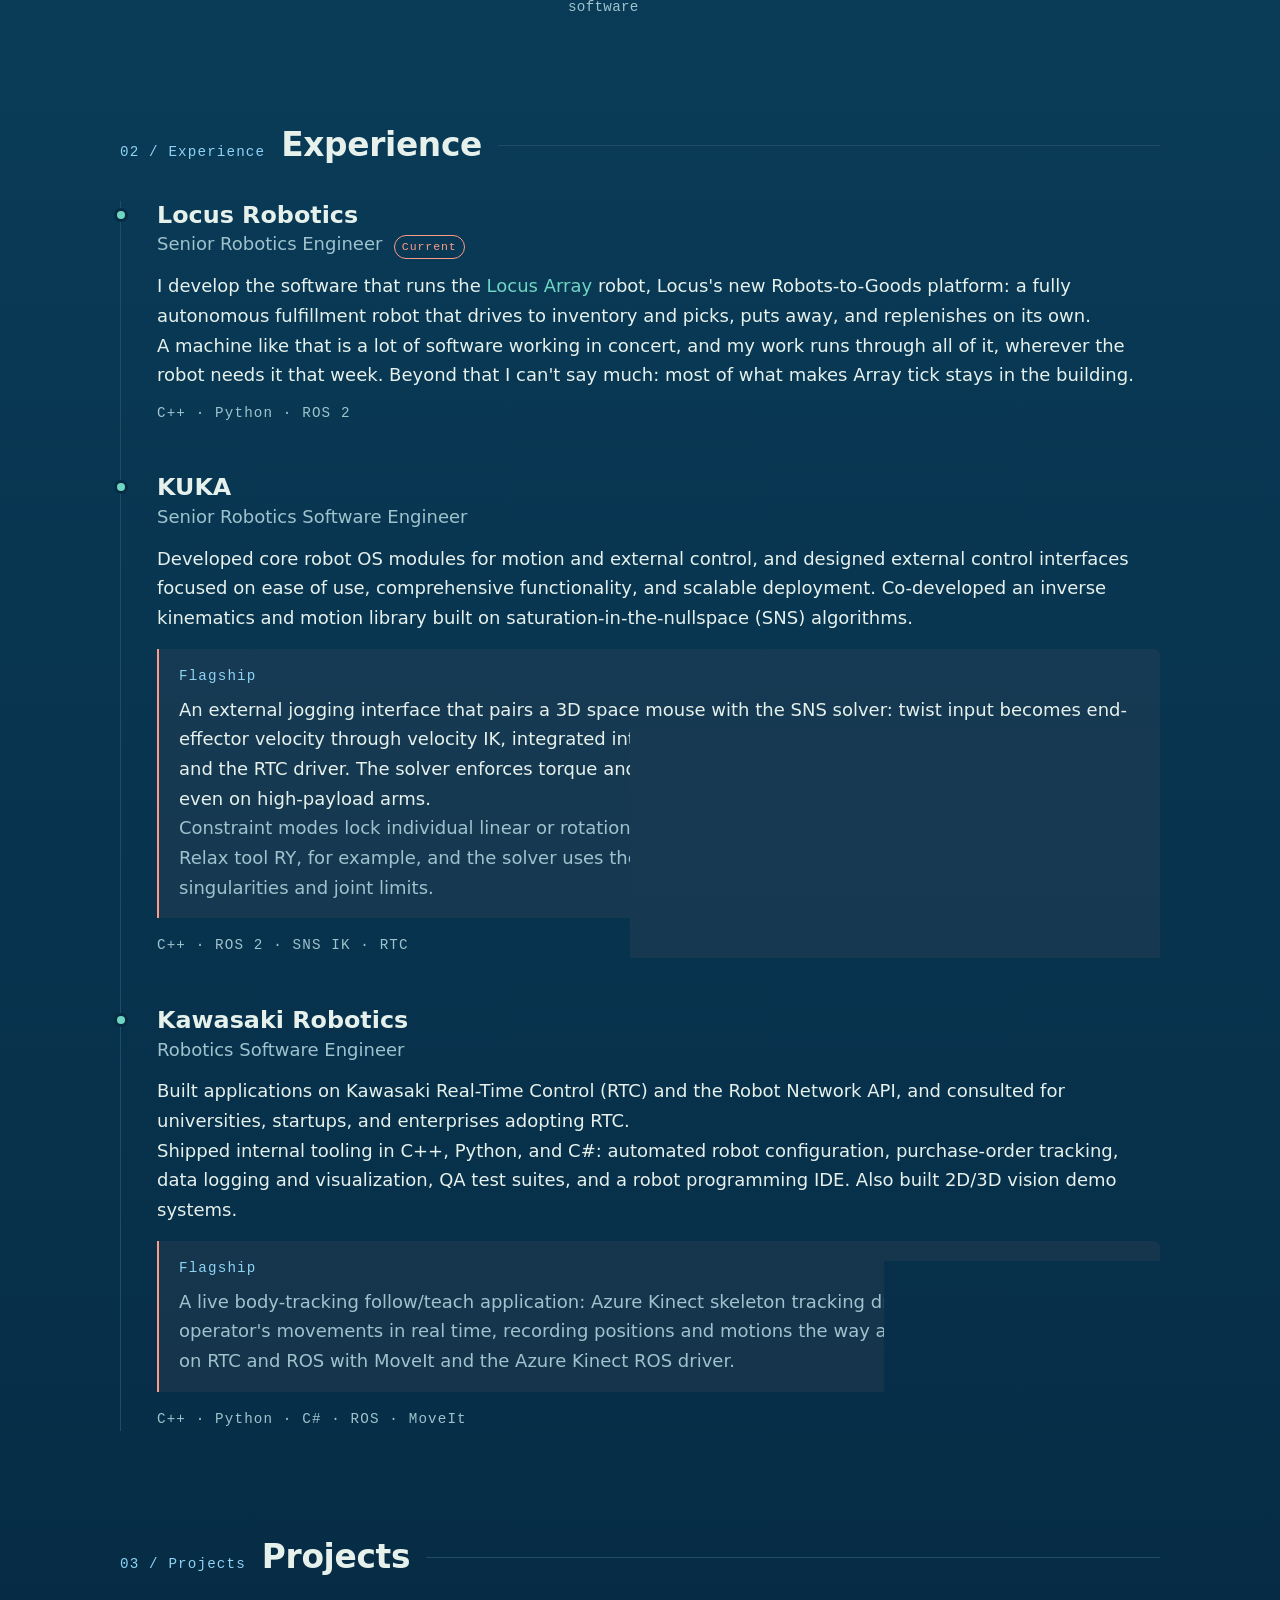
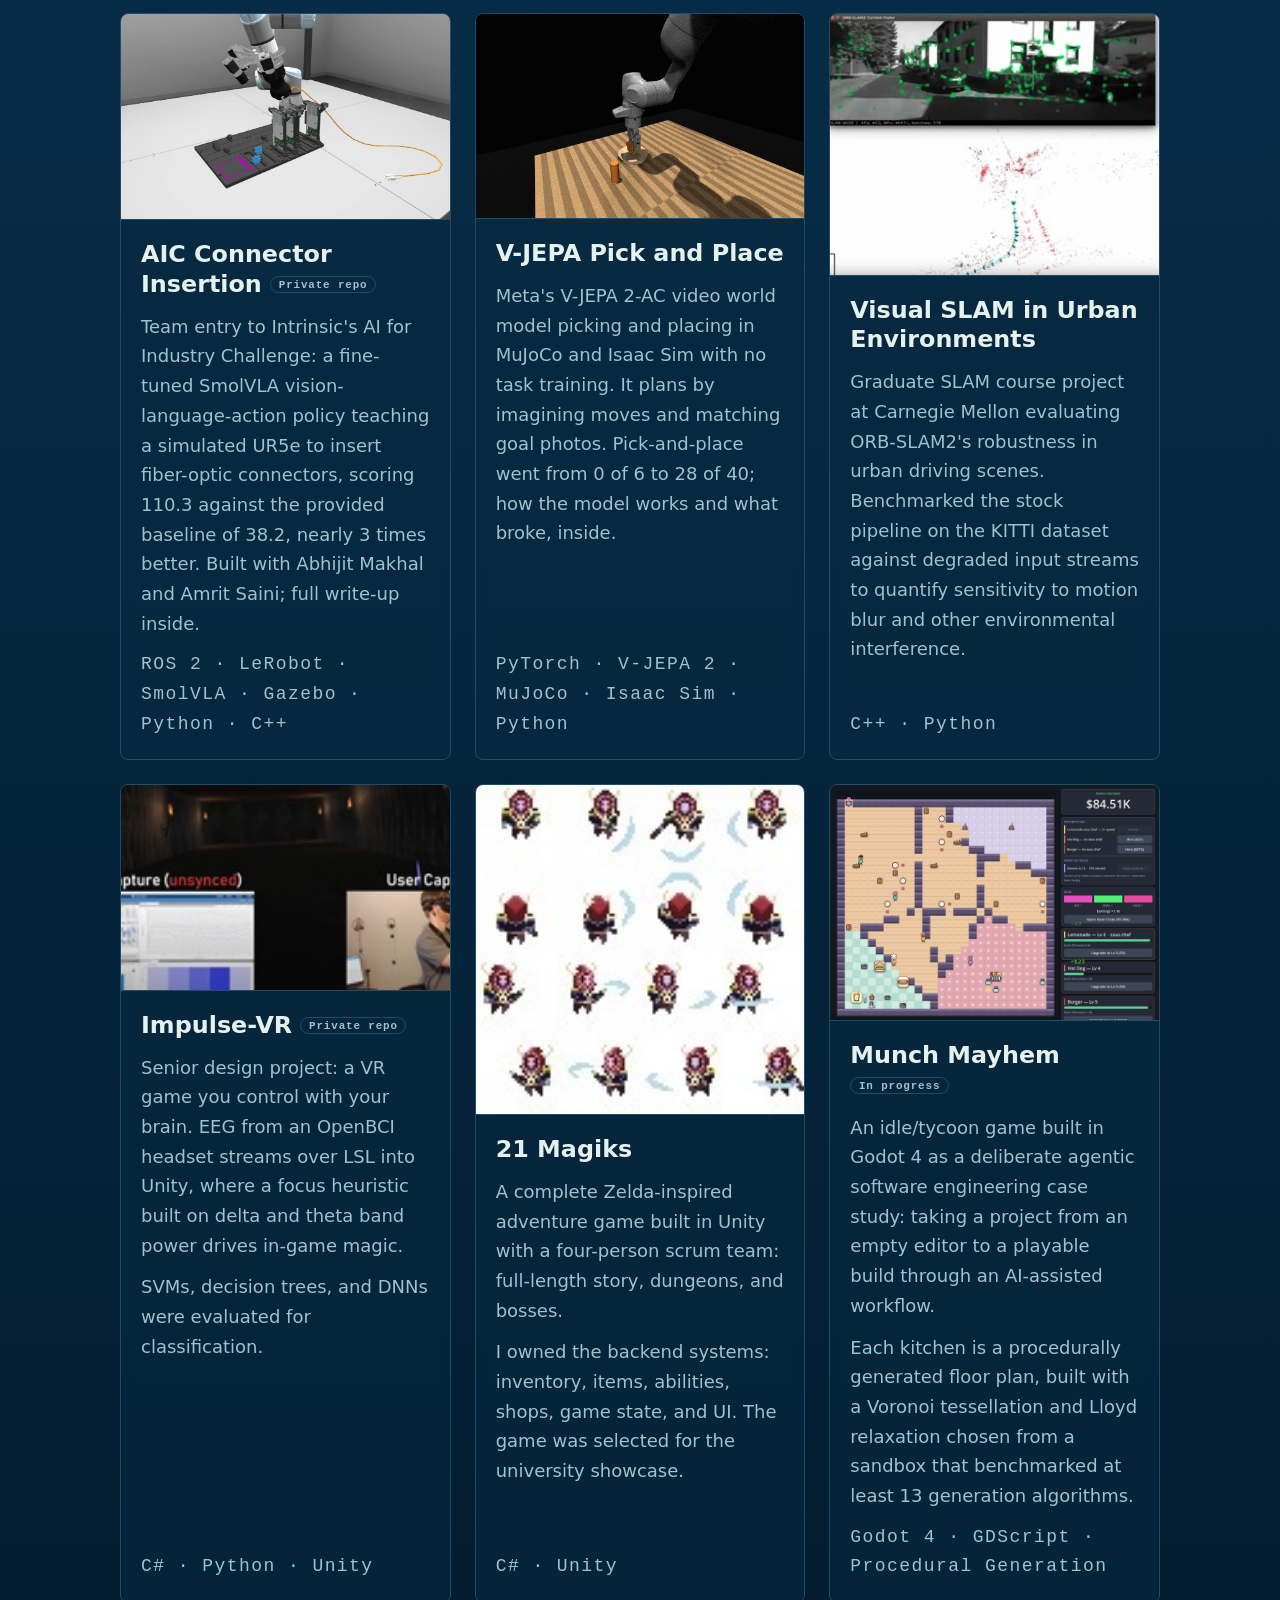
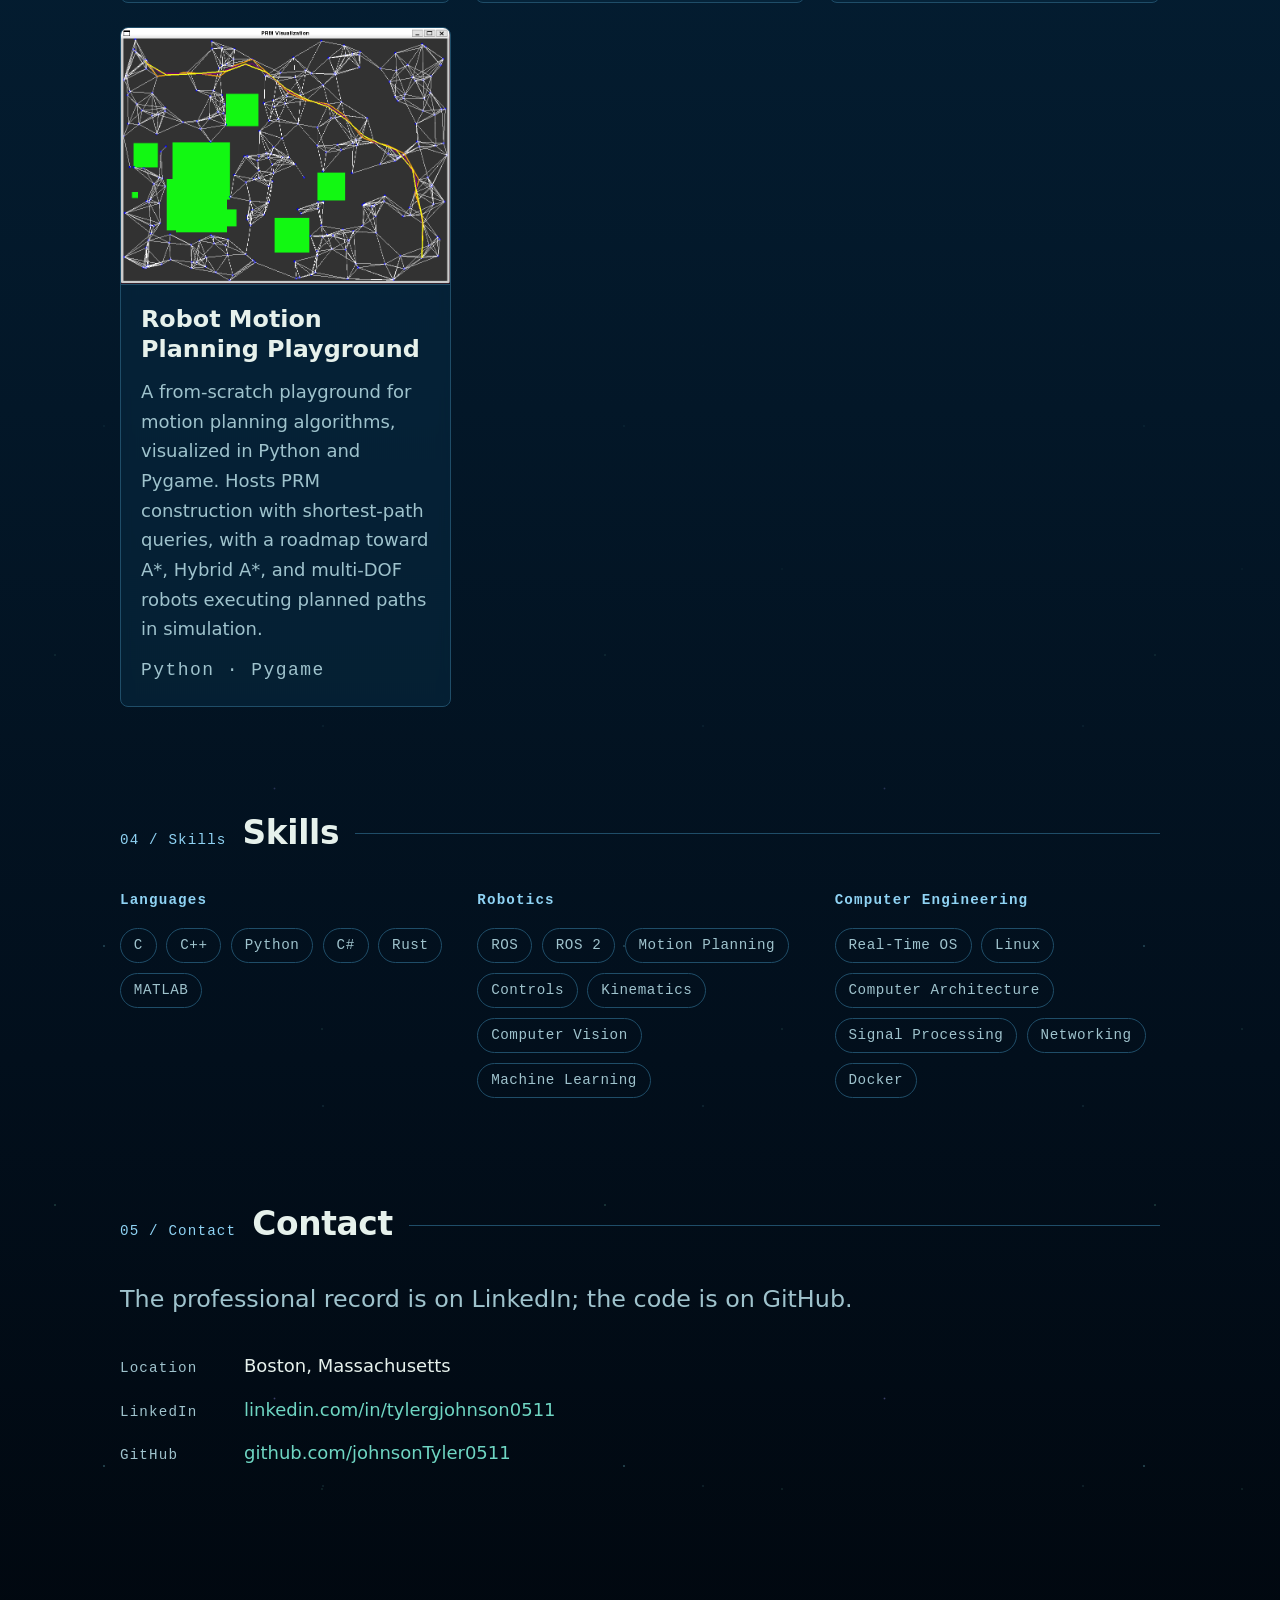
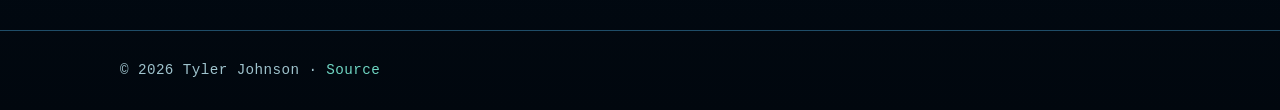
==== commit dc354369: "vjepa: V-JEPA 2-AC pick-and-place project page and home card New project page covering the V-JEPA 2-" ====
--- a/index.html
+++ b/index.html
@@ -284,6 +284,23 @@
 
         <li class="card" data-reveal>
           <div class="card-media">
+            <img src="images/vjepa-card.jpg"
+              alt="Simulated Franka arm lowering an orange block onto a plate on a striped wooden table"
+              width="640" height="360" loading="lazy" decoding="async">
+          </div>
+          <div class="card-body">
+            <h3><a href="vjepa.html">V-JEPA Pick and Place</a></h3>
+            <p>
+              Meta's V-JEPA 2-AC video world model picking and placing in MuJoCo and Isaac Sim with
+              no task training. It plans by imagining moves and matching goal photos. Pick-and-place
+              went from 0 of 6 to 28 of 40; how the model works and what broke, inside.
+            </p>
+            <p class="mono tech-tags">PyTorch &middot; V-JEPA 2 &middot; MuJoCo &middot; Isaac Sim &middot; Python</p>
+          </div>
+        </li>
+
+        <li class="card" data-reveal>
+          <div class="card-media">
             <img src="images/OrbSlam.jpeg" alt="ORB-SLAM2 feature tracking on a KITTI urban driving scene"
               width="320" height="254" loading="lazy" decoding="async">
           </div>
